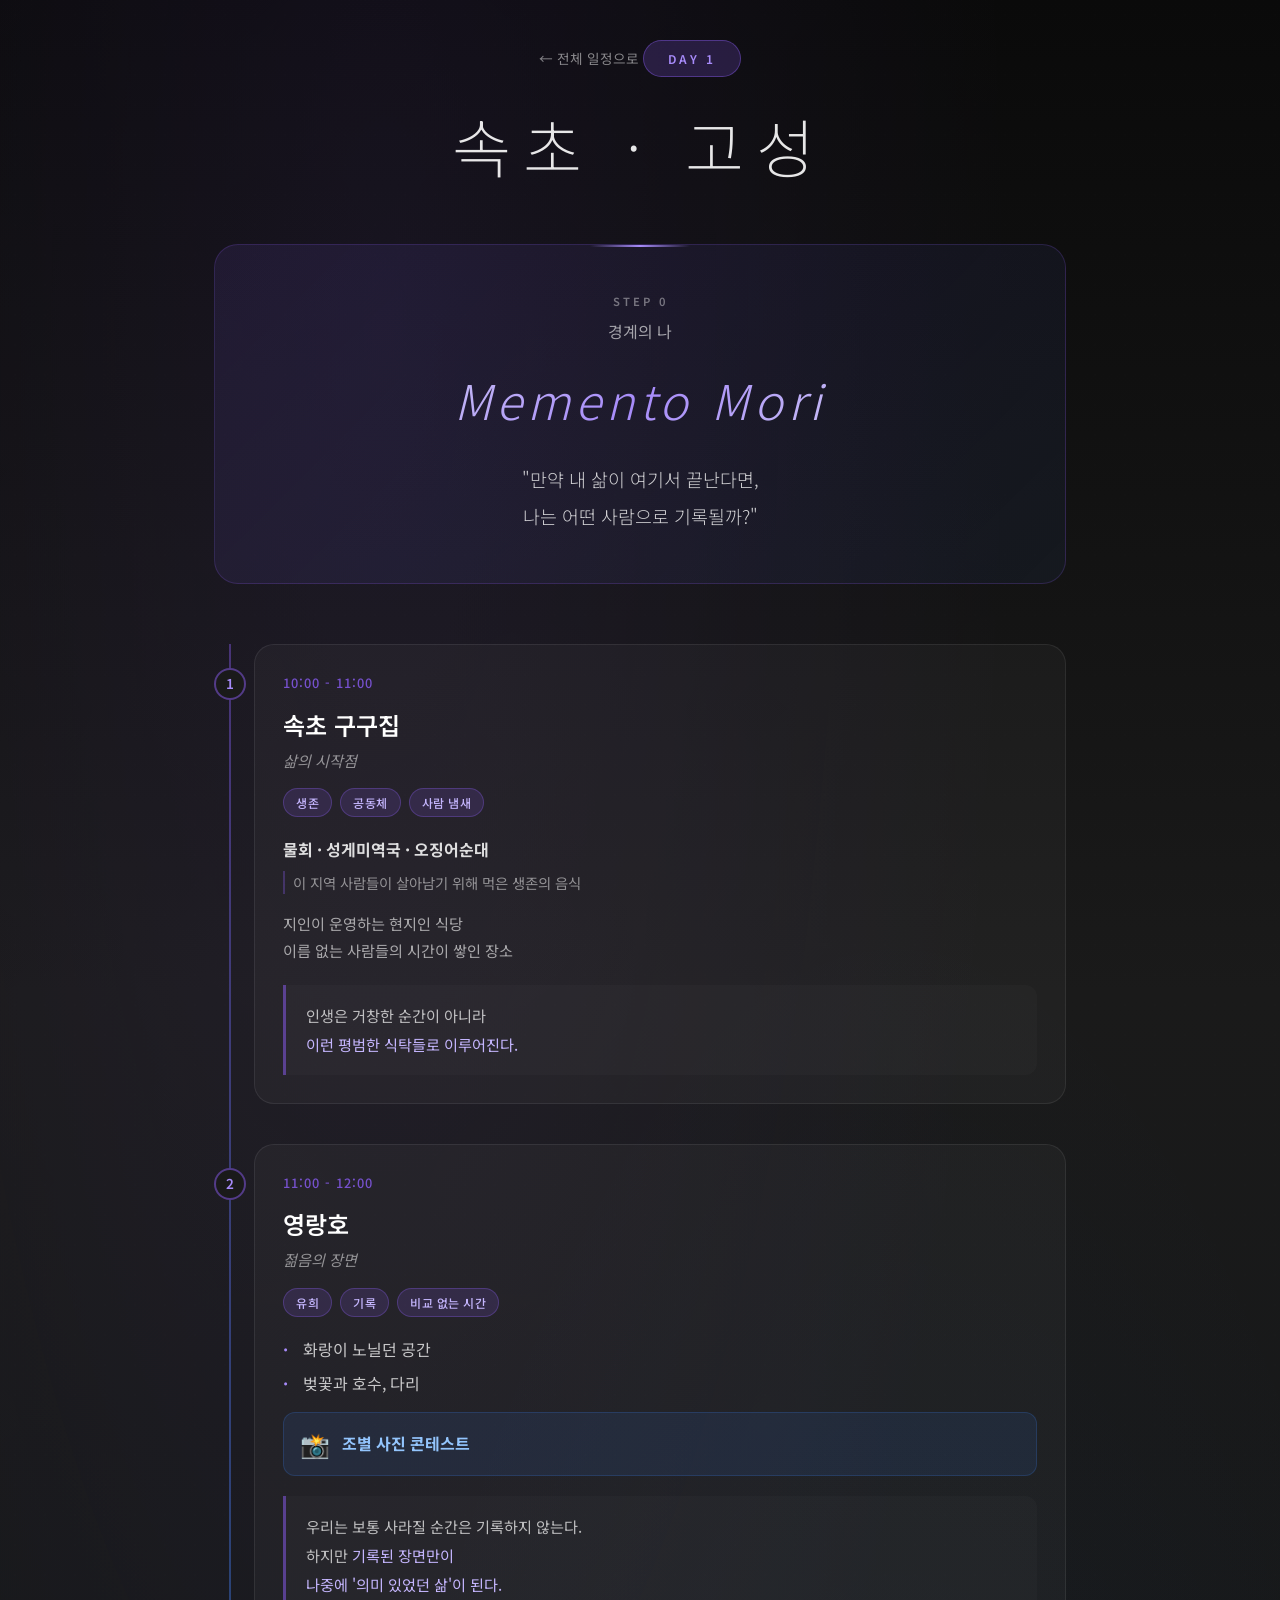
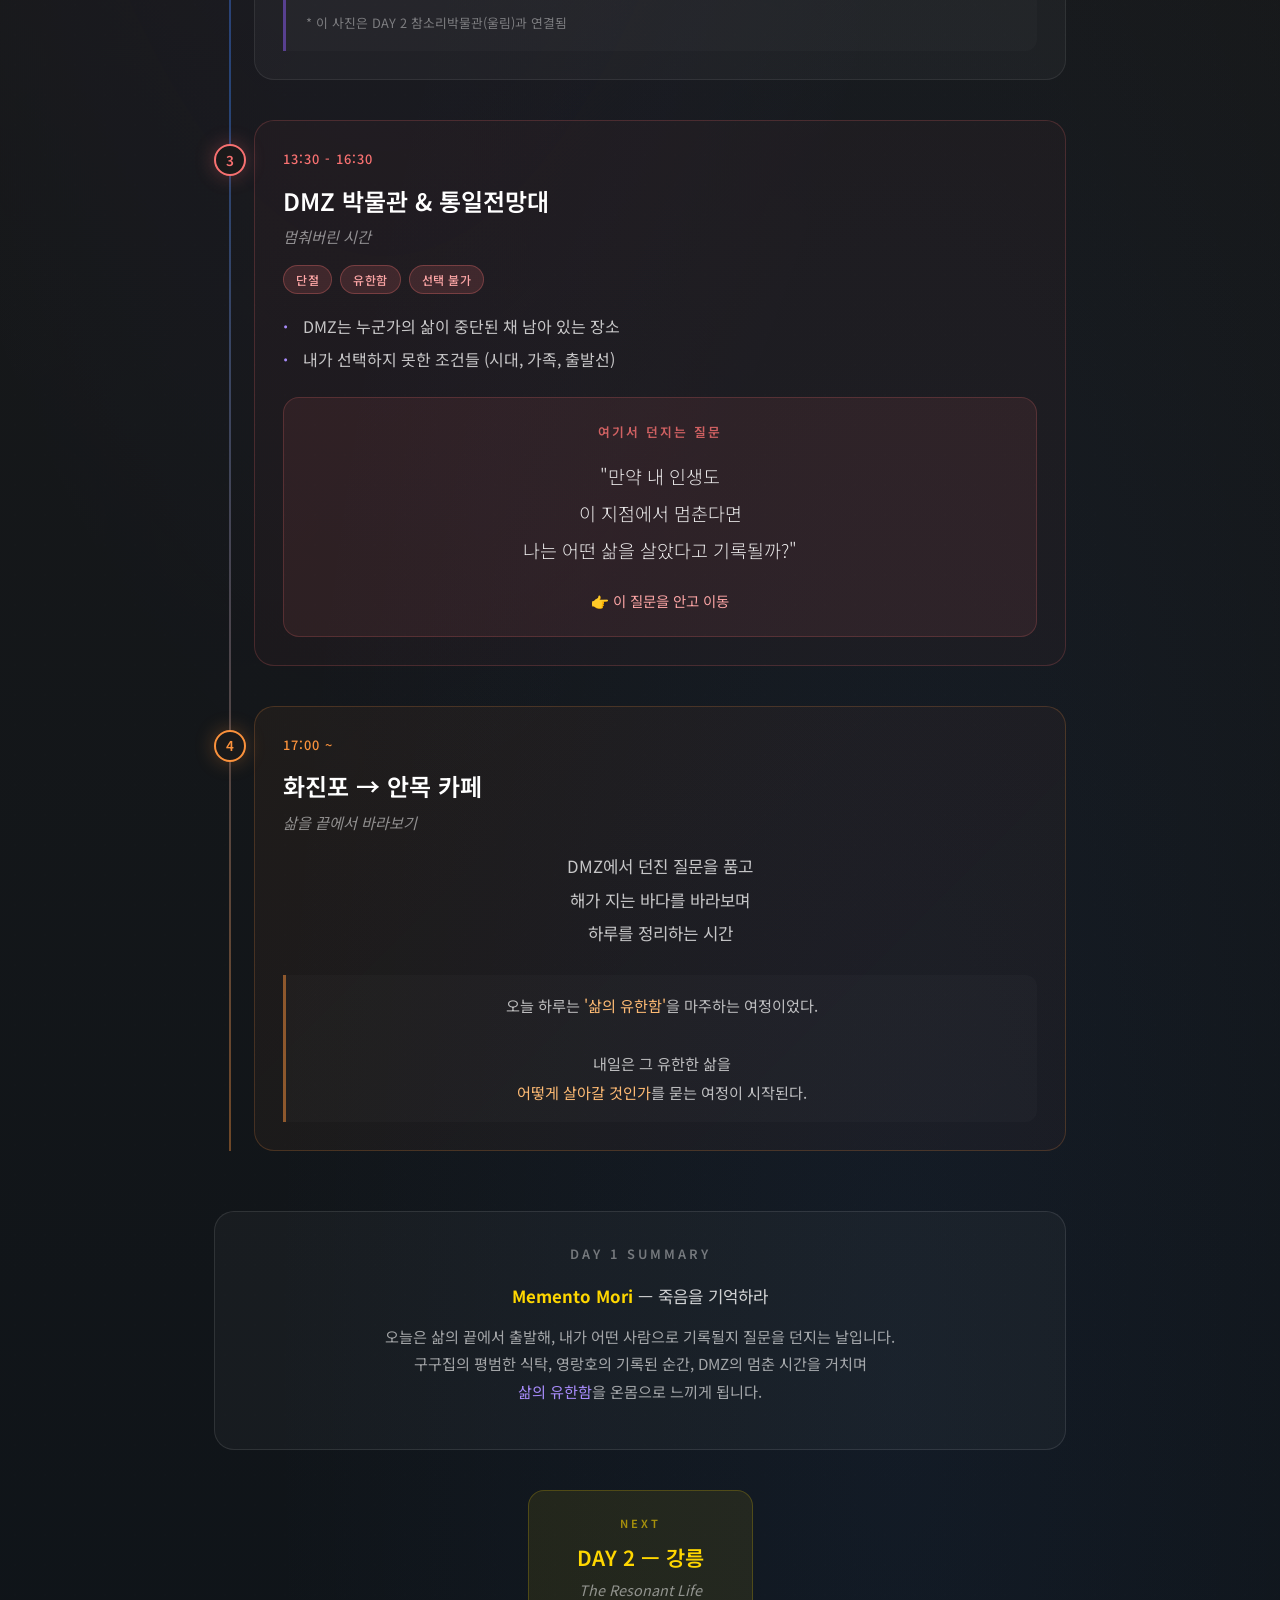
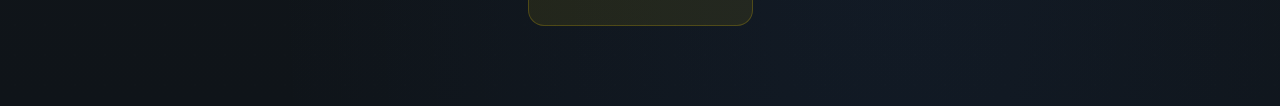
==== day1.html @ 4e257958 "feat: DAY 1 속초·고성 페이지 추가 (Memento Mori) - day1.html: 속초·고성 여행 코스 페이지 생성   - STEP 0: Memento Mori 테마 " ====
<!DOCTYPE html>
<html lang="ko">
<head>
  <meta charset="UTF-8">
  <meta name="viewport" content="width=device-width, initial-scale=1.0">
  <meta name="description" content="속초·고성 여행 코스 - Memento Mori. 삶을 끝에서 바라보는 성찰의 여정">
  <meta name="keywords" content="속초, 고성, DMZ, 영랑호, 화진포, 통일전망대">
  <title>DAY 1 — 속초·고성 | Memento Mori</title>
  <link rel="preconnect" href="https://fonts.googleapis.com">
  <link rel="preconnect" href="https://fonts.gstatic.com" crossorigin>
  <link href="https://fonts.googleapis.com/css2?family=Noto+Sans+KR:wght@400;500;600;700&display=swap" rel="stylesheet">
  <link rel="stylesheet" href="css/style.css">
  <link rel="stylesheet" href="css/day1.css">
</head>
<body>
  <section class="day1-page">
    <div class="day1-overlay"></div>
    <div class="day1-content">

      <!-- Day Header -->
      <div class="day1-header">
        <a href="index.html" class="back-link">&larr; 전체 일정으로</a>
        <span class="day-badge">DAY 1</span>
        <h1 class="day1-title">속초 · 고성</h1>
      </div>

      <!-- Step 0: Main Theme -->
      <div class="memento-mori">
        <div class="memento-box">
          <div class="step-number">STEP 0</div>
          <div class="step-phase">경계의 나</div>
          <h2 class="memento-keyword">Memento Mori</h2>
          <p class="memento-question">"만약 내 삶이 여기서 끝난다면,<br>나는 어떤 사람으로 기록될까?"</p>
        </div>
      </div>

      <!-- Timeline -->
      <div class="day1-timeline">

        <!-- Stop 1: 구구집 -->
        <div class="timeline-item">
          <div class="timeline-marker">
            <span class="marker-number">1</span>
          </div>
          <div class="timeline-card">
            <div class="card-time">10:00 - 11:00</div>
            <div class="card-header">
              <h3 class="card-place">속초 구구집</h3>
              <p class="card-subtitle">삶의 시작점</p>
            </div>
            <div class="card-keywords">
              <span class="keyword">생존</span>
              <span class="keyword">공동체</span>
              <span class="keyword">사람 냄새</span>
            </div>
            <div class="card-body">
              <ul class="card-menu">
                <li><strong>물회 · 성게미역국 · 오징어순대</strong></li>
                <li class="menu-note">이 지역 사람들이 살아남기 위해 먹은 생존의 음식</li>
              </ul>
              <p class="card-context">지인이 운영하는 현지인 식당<br>이름 없는 사람들의 시간이 쌓인 장소</p>
            </div>
            <div class="card-insight">
              <p>인생은 거창한 순간이 아니라<br><em>이런 평범한 식탁들로 이루어진다.</em></p>
            </div>
          </div>
        </div>

        <!-- Stop 2: 영랑호 -->
        <div class="timeline-item">
          <div class="timeline-marker">
            <span class="marker-number">2</span>
          </div>
          <div class="timeline-card">
            <div class="card-time">11:00 - 12:00</div>
            <div class="card-header">
              <h3 class="card-place">영랑호</h3>
              <p class="card-subtitle">젊음의 장면</p>
            </div>
            <div class="card-keywords">
              <span class="keyword">유희</span>
              <span class="keyword">기록</span>
              <span class="keyword">비교 없는 시간</span>
            </div>
            <div class="card-body">
              <ul class="card-features">
                <li>화랑이 노닐던 공간</li>
                <li>벚꽃과 호수, 다리</li>
              </ul>
              <div class="card-activity">
                <span class="activity-icon">&#128248;</span>
                <p><strong>조별 사진 콘테스트</strong></p>
              </div>
            </div>
            <div class="card-insight">
              <p>우리는 보통 사라질 순간은 기록하지 않는다.<br>하지만 <em>기록된 장면만이<br>나중에 '의미 있었던 삶'이 된다.</em></p>
              <p class="insight-note">* 이 사진은 DAY 2 참소리박물관(울림)과 연결됨</p>
            </div>
          </div>
        </div>

        <!-- Stop 3: DMZ -->
        <div class="timeline-item highlight">
          <div class="timeline-marker">
            <span class="marker-number">3</span>
          </div>
          <div class="timeline-card dmz-card">
            <div class="card-time">13:30 - 16:30</div>
            <div class="card-header">
              <h3 class="card-place">DMZ 박물관 & 통일전망대</h3>
              <p class="card-subtitle">멈춰버린 시간</p>
            </div>
            <div class="card-keywords">
              <span class="keyword">단절</span>
              <span class="keyword">유한함</span>
              <span class="keyword">선택 불가</span>
            </div>
            <div class="card-body">
              <ul class="card-features">
                <li>DMZ는 누군가의 삶이 중단된 채 남아 있는 장소</li>
                <li>내가 선택하지 못한 조건들 (시대, 가족, 출발선)</li>
              </ul>
            </div>
            <div class="card-question">
              <p class="question-label">여기서 던지는 질문</p>
              <p class="question-text">"만약 내 인생도<br>이 지점에서 멈춘다면<br>나는 어떤 삶을 살았다고 기록될까?"</p>
              <p class="question-action">&#128073; 이 질문을 안고 이동</p>
            </div>
          </div>
        </div>

        <!-- Stop 4: 화진포 → 안목 -->
        <div class="timeline-item final">
          <div class="timeline-marker">
            <span class="marker-number">4</span>
          </div>
          <div class="timeline-card sunset-card">
            <div class="card-time">17:00 ~</div>
            <div class="card-header">
              <h3 class="card-place">화진포 → 안목 카페</h3>
              <p class="card-subtitle">삶을 끝에서 바라보기</p>
            </div>
            <div class="card-body">
              <p class="sunset-desc">DMZ에서 던진 질문을 품고<br>해가 지는 바다를 바라보며<br>하루를 정리하는 시간</p>
            </div>
            <div class="card-insight final-insight">
              <p>오늘 하루는 <em>'삶의 유한함'</em>을 마주하는 여정이었다.<br><br>
              내일은 그 유한한 삶을<br><em>어떻게 살아갈 것인가</em>를 묻는 여정이 시작된다.</p>
            </div>
          </div>
        </div>

      </div>

      <!-- Day Summary -->
      <div class="day1-summary">
        <div class="summary-box">
          <h4>DAY 1 Summary</h4>
          <p><strong>Memento Mori</strong> — 죽음을 기억하라</p>
          <p class="summary-text">오늘은 삶의 끝에서 출발해, 내가 어떤 사람으로 기록될지 질문을 던지는 날입니다.<br>
          구구집의 평범한 식탁, 영랑호의 기록된 순간, DMZ의 멈춘 시간을 거치며<br>
          <em>삶의 유한함</em>을 온몸으로 느끼게 됩니다.</p>
        </div>
      </div>

      <!-- Navigation -->
      <div class="day-navigation">
        <a href="index.html" class="nav-btn next-day">
          <span class="nav-label">NEXT</span>
          <span class="nav-title">DAY 2 — 강릉</span>
          <span class="nav-subtitle">The Resonant Life</span>
        </a>
      </div>

    </div>
  </section>
</body>
</html>
---- css/style.css ----
/* ========================================
   안목 카페거리 완벽가이드 - 스타일시트
   ======================================== */

/* CSS Variables */
:root {
  --primary: #2563EB;
  --primary-dark: #1D4ED8;
  --secondary: #F59E0B;
  --secondary-light: #FCD34D;
  --background: #F8FAFC;
  --surface: #FFFFFF;
  --text: #1E293B;
  --text-light: #64748B;
  --text-muted: #94A3B8;
  --border: #E2E8F0;
  --success: #10B981;
  --error: #EF4444;

  --shadow-sm: 0 1px 2px rgba(0, 0, 0, 0.05);
  --shadow: 0 4px 6px -1px rgba(0, 0, 0, 0.1), 0 2px 4px -1px rgba(0, 0, 0, 0.06);
  --shadow-lg: 0 10px 15px -3px rgba(0, 0, 0, 0.1), 0 4px 6px -2px rgba(0, 0, 0, 0.05);
  --shadow-xl: 0 20px 25px -5px rgba(0, 0, 0, 0.1), 0 10px 10px -5px rgba(0, 0, 0, 0.04);

  --radius-sm: 6px;
  --radius: 12px;
  --radius-lg: 16px;
  --radius-xl: 24px;

  --transition: all 0.3s ease;
}

/* ========================================
   Intro Page
   ======================================== */
.intro-page {
  min-height: 100vh;
  background: linear-gradient(135deg, #0f0f0f 0%, #1a1a2e 50%, #16213e 100%);
  position: relative;
  overflow-x: hidden;
}

.intro-page::before {
  content: '';
  position: absolute;
  top: 0;
  left: 0;
  right: 0;
  bottom: 0;
  background:
    radial-gradient(ellipse at 20% 20%, rgba(120, 119, 198, 0.15) 0%, transparent 50%),
    radial-gradient(ellipse at 80% 80%, rgba(255, 119, 115, 0.1) 0%, transparent 50%),
    radial-gradient(ellipse at 50% 50%, rgba(255, 206, 84, 0.05) 0%, transparent 70%);
  pointer-events: none;
}

.intro-overlay {
  position: absolute;
  inset: 0;
  background: url('data:image/svg+xml,<svg xmlns="http://www.w3.org/2000/svg" viewBox="0 0 100 100"><circle cx="50" cy="50" r="1" fill="rgba(255,255,255,0.03)"/></svg>');
  background-size: 50px 50px;
  opacity: 0.5;
}

.intro-content {
  position: relative;
  max-width: 1200px;
  margin: 0 auto;
  padding: 60px 24px 80px;
  color: white;
}

.intro-header {
  text-align: center;
  margin-bottom: 48px;
}

.intro-badge {
  display: inline-block;
  padding: 8px 20px;
  background: rgba(255, 255, 255, 0.1);
  border: 1px solid rgba(255, 255, 255, 0.2);
  border-radius: 30px;
  font-size: 0.8rem;
  font-weight: 500;
  letter-spacing: 2px;
  text-transform: uppercase;
  color: rgba(255, 255, 255, 0.8);
  margin-bottom: 24px;
}

.intro-title {
  font-size: clamp(2.5rem, 8vw, 4.5rem);
  font-weight: 300;
  letter-spacing: -0.02em;
  margin-bottom: 12px;
  background: linear-gradient(135deg, #fff 0%, #ffd700 50%, #fff 100%);
  -webkit-background-clip: text;
  -webkit-text-fill-color: transparent;
  background-clip: text;
}

.intro-subtitle-en {
  font-size: clamp(1.1rem, 3vw, 1.5rem);
  font-weight: 300;
  color: rgba(255, 255, 255, 0.7);
  letter-spacing: 0.3em;
}

/* Day Navigation */
.day-nav {
  display: flex;
  justify-content: center;
  gap: 16px;
  margin-bottom: 32px;
}

.day-nav-item {
  display: flex;
  flex-direction: column;
  align-items: center;
  padding: 12px 24px;
  background: rgba(255, 255, 255, 0.05);
  border: 1px solid rgba(255, 255, 255, 0.1);
  border-radius: 12px;
  text-decoration: none;
  transition: all 0.3s ease;
  cursor: pointer;
}

.day-nav-item:hover {
  background: rgba(255, 255, 255, 0.1);
  border-color: rgba(255, 255, 255, 0.2);
}

.day-nav-item.active {
  background: rgba(255, 215, 0, 0.15);
  border-color: rgba(255, 215, 0, 0.4);
}

.day-nav-number {
  font-size: 0.7rem;
  font-weight: 600;
  letter-spacing: 2px;
  color: rgba(255, 255, 255, 0.5);
  margin-bottom: 4px;
}

.day-nav-item.active .day-nav-number {
  color: rgba(255, 215, 0, 0.8);
}

.day-nav-place {
  font-size: 0.95rem;
  font-weight: 500;
  color: rgba(255, 255, 255, 0.8);
}

.day-nav-item.active .day-nav-place {
  color: #ffd700;
}

.intro-description {
  text-align: center;
  max-width: 700px;
  margin: 0 auto 60px;
  font-size: 1.1rem;
  line-height: 2;
  color: rgba(255, 255, 255, 0.85);
}

.intro-description strong {
  color: #ffd700;
  font-weight: 600;
}

.intro-description em {
  font-style: normal;
  color: #7dd3fc;
}

.intro-description-sub {
  margin-top: 16px;
  font-size: 0.95rem;
  color: rgba(255, 255, 255, 0.6);
}

/* Intro Steps */
.intro-steps {
  display: grid;
  grid-template-columns: repeat(auto-fit, minmax(320px, 1fr));
  gap: 24px;
  margin-bottom: 60px;
}

.intro-step {
  background: rgba(255, 255, 255, 0.03);
  border: 1px solid rgba(255, 255, 255, 0.08);
  border-radius: 20px;
  padding: 32px;
  transition: all 0.4s ease;
  position: relative;
  overflow: hidden;
}

.intro-step::before {
  content: '';
  position: absolute;
  top: 0;
  left: 0;
  right: 0;
  height: 3px;
  background: linear-gradient(90deg, transparent, rgba(255, 215, 0, 0.5), transparent);
  opacity: 0;
  transition: opacity 0.4s ease;
}

.intro-step:hover {
  background: rgba(255, 255, 255, 0.06);
  border-color: rgba(255, 215, 0, 0.3);
  transform: translateY(-4px);
}

.intro-step:hover::before {
  opacity: 1;
}

.intro-step:nth-child(1) { --step-color: #60a5fa; }
.intro-step:nth-child(2) { --step-color: #34d399; }
.intro-step:nth-child(3) { --step-color: #fbbf24; }

.step-number {
  font-size: 0.75rem;
  font-weight: 600;
  letter-spacing: 2px;
  text-transform: uppercase;
  color: var(--step-color);
  margin-bottom: 8px;
}

.step-phase {
  font-size: 0.9rem;
  color: rgba(255, 255, 255, 0.5);
  margin-bottom: 8px;
}

.step-place {
  font-size: 1.8rem;
  font-weight: 700;
  margin-bottom: 4px;
  color: white;
}

.step-keyword {
  display: inline-block;
  font-size: 0.8rem;
  font-weight: 500;
  color: var(--step-color);
  letter-spacing: 1px;
  padding: 4px 12px;
  background: rgba(255, 255, 255, 0.05);
  border-radius: 4px;
  margin-bottom: 20px;
}

.step-question {
  font-size: 1rem;
  font-style: italic;
  color: rgba(255, 255, 255, 0.9);
  line-height: 1.7;
  margin-bottom: 20px;
  padding-left: 16px;
  border-left: 2px solid var(--step-color);
}

.step-value {
  display: flex;
  align-items: center;
  gap: 12px;
  margin-bottom: 16px;
}

.value-label {
  font-size: 0.7rem;
  font-weight: 600;
  letter-spacing: 1px;
  text-transform: uppercase;
  color: rgba(255, 255, 255, 0.4);
}

.value-text {
  font-size: 1.1rem;
  font-weight: 700;
  color: var(--step-color);
  padding: 4px 16px;
  background: rgba(255, 255, 255, 0.05);
  border-radius: 20px;
}

.step-context {
  font-size: 0.9rem;
  color: rgba(255, 255, 255, 0.6);
  line-height: 1.7;
  margin-bottom: 16px;
}

.step-action {
  font-size: 0.85rem;
  color: rgba(255, 255, 255, 0.7);
  line-height: 1.7;
  padding: 16px;
  background: rgba(255, 255, 255, 0.03);
  border-radius: 12px;
}

.step-action strong {
  color: var(--step-color);
}

/* Intro Summary */
.intro-summary {
  max-width: 800px;
  margin: 0 auto 48px;
}

.summary-box {
  background: linear-gradient(135deg, rgba(255, 215, 0, 0.1) 0%, rgba(255, 255, 255, 0.02) 100%);
  border: 1px solid rgba(255, 215, 0, 0.2);
  border-radius: 20px;
  padding: 40px;
  text-align: center;
}

.summary-box h4 {
  font-size: 0.8rem;
  font-weight: 600;
  letter-spacing: 3px;
  text-transform: uppercase;
  color: #ffd700;
  margin-bottom: 20px;
}

.summary-box p {
  font-size: 1.05rem;
  line-height: 1.9;
  color: rgba(255, 255, 255, 0.85);
  margin-bottom: 16px;
}

.summary-box strong {
  color: #ffd700;
}

.summary-closing {
  font-size: 0.95rem !important;
  color: rgba(255, 255, 255, 0.6) !important;
  font-style: italic;
  margin-top: 24px !important;
}

/* Schedule Section */
.intro-schedule {
  max-width: 700px;
  margin: 0 auto 48px;
  background: linear-gradient(135deg, rgba(30, 41, 59, 0.8) 0%, rgba(15, 23, 42, 0.9) 100%);
  border: 1px solid rgba(255, 255, 255, 0.1);
  border-radius: 24px;
  padding: 40px;
  backdrop-filter: blur(10px);
}

.schedule-title {
  display: flex;
  align-items: center;
  justify-content: center;
  gap: 12px;
  font-size: 1.4rem;
  font-weight: 700;
  color: #fff;
  margin-bottom: 8px;
}

.schedule-icon {
  font-size: 1.5rem;
}

.schedule-subtitle {
  text-align: center;
  font-size: 0.95rem;
  color: rgba(255, 255, 255, 0.5);
  margin-bottom: 32px;
}

.schedule-timeline {
  position: relative;
  padding-left: 24px;
}

.schedule-timeline::before {
  content: '';
  position: absolute;
  left: 6px;
  top: 0;
  bottom: 0;
  width: 2px;
  background: linear-gradient(to bottom, #3b82f6, #10b981, #eab308, rgba(255, 255, 255, 0.1));
  border-radius: 1px;
}

.schedule-item {
  position: relative;
  display: flex;
  gap: 20px;
  margin-bottom: 24px;
  padding-bottom: 24px;
  border-bottom: 1px solid rgba(255, 255, 255, 0.05);
}

.schedule-item:last-child {
  margin-bottom: 0;
  padding-bottom: 0;
  border-bottom: none;
}

.schedule-item::before {
  content: '';
  position: absolute;
  left: -22px;
  top: 4px;
  width: 12px;
  height: 12px;
  background: #3b82f6;
  border-radius: 50%;
  border: 2px solid #1a1a2e;
  box-shadow: 0 0 12px rgba(59, 130, 246, 0.5);
}

.schedule-item.meal::before {
  background: #f97316;
  box-shadow: 0 0 12px rgba(249, 115, 22, 0.5);
}

.schedule-item.finish::before {
  background: #a855f7;
  box-shadow: 0 0 12px rgba(168, 85, 247, 0.5);
}

.schedule-time {
  flex-shrink: 0;
  width: 110px;
  font-size: 0.9rem;
  font-weight: 600;
  color: rgba(255, 255, 255, 0.7);
  padding-top: 2px;
}

.schedule-content {
  flex: 1;
}

.schedule-badge {
  display: inline-block;
  padding: 3px 10px;
  border-radius: 12px;
  font-size: 0.7rem;
  font-weight: 600;
  letter-spacing: 0.5px;
  margin-bottom: 8px;
}

.schedule-badge.step1 {
  background: rgba(59, 130, 246, 0.2);
  color: #60a5fa;
  border: 1px solid rgba(59, 130, 246, 0.3);
}

.schedule-badge.step2 {
  background: rgba(16, 185, 129, 0.2);
  color: #34d399;
  border: 1px solid rgba(16, 185, 129, 0.3);
}

.schedule-badge.step3 {
  background: rgba(234, 179, 8, 0.2);
  color: #fbbf24;
  border: 1px solid rgba(234, 179, 8, 0.3);
}

.schedule-badge.meal-badge {
  background: rgba(249, 115, 22, 0.2);
  color: #fb923c;
  border: 1px solid rgba(249, 115, 22, 0.3);
}

.schedule-badge.finish-badge {
  background: rgba(168, 85, 247, 0.2);
  color: #c084fc;
  border: 1px solid rgba(168, 85, 247, 0.3);
}

.schedule-content h4 {
  font-size: 1.1rem;
  font-weight: 700;
  color: #fff;
  margin-bottom: 4px;
}

.schedule-duration {
  font-size: 0.8rem;
  color: rgba(255, 255, 255, 0.4);
  margin-bottom: 6px;
}

.schedule-note {
  font-size: 0.85rem;
  color: rgba(255, 255, 255, 0.6);
  line-height: 1.5;
}

.schedule-info {
  margin-top: 28px;
  padding-top: 20px;
  border-top: 1px solid rgba(255, 255, 255, 0.1);
}

.info-item {
  display: flex;
  align-items: center;
  gap: 10px;
  font-size: 0.8rem;
  color: rgba(255, 255, 255, 0.4);
  margin-bottom: 8px;
}

.info-item:last-child {
  margin-bottom: 0;
}

.info-icon {
  font-size: 1rem;
}

/* Schedule Responsive */
@media (max-width: 600px) {
  .intro-schedule {
    padding: 28px 20px;
    margin-left: 12px;
    margin-right: 12px;
  }

  .schedule-item {
    flex-direction: column;
    gap: 8px;
  }

  .schedule-time {
    width: auto;
    font-size: 0.85rem;
  }

  .schedule-timeline {
    padding-left: 20px;
  }

  .schedule-item::before {
    left: -18px;
    width: 10px;
    height: 10px;
  }
}

/* Intro CTA */
.intro-cta {
  display: flex;
  align-items: center;
  justify-content: center;
  gap: 12px;
  margin: 0 auto;
  padding: 18px 48px;
  background: linear-gradient(135deg, #ffd700 0%, #f59e0b 100%);
  color: #1a1a2e;
  border: none;
  border-radius: 50px;
  font-size: 1.1rem;
  font-weight: 700;
  cursor: pointer;
  transition: all 0.3s ease;
  box-shadow: 0 8px 32px rgba(255, 215, 0, 0.3);
}

.intro-cta:hover {
  transform: translateY(-3px);
  box-shadow: 0 12px 40px rgba(255, 215, 0, 0.4);
}

.intro-cta svg {
  transition: transform 0.3s ease;
}

.intro-cta:hover svg {
  transform: translateX(4px);
}

/* Intro Wrapup AI Section */
.intro-wrapup {
  margin-top: 48px;
  text-align: center;
}

.wrapup-box {
  display: inline-block;
  background: rgba(255, 255, 255, 0.08);
  border: 1px solid rgba(255, 255, 255, 0.15);
  border-radius: 16px;
  padding: 24px 32px;
  max-width: 600px;
}

.wrapup-box h4 {
  font-size: 1.1rem;
  font-weight: 600;
  color: #fff;
  margin-bottom: 12px;
}

.wrapup-box p {
  font-size: 0.9rem;
  color: rgba(255, 255, 255, 0.7);
  margin-bottom: 8px;
  word-break: break-all;
}

.wrapup-box a {
  color: #fbbf24;
  text-decoration: none;
  transition: color 0.2s ease;
}

.wrapup-box a:hover {
  color: #fcd34d;
  text-decoration: underline;
}

.wrapup-instruction {
  font-size: 0.85rem !important;
  color: rgba(255, 255, 255, 0.5) !important;
  margin-top: 8px;
}

/* Main Site Hidden by Default */
.main-site {
  display: none;
}

.main-site.visible {
  display: block;
}

.intro-page.hidden {
  display: none;
}

/* Intro Page Responsive */
@media (max-width: 768px) {
  .intro-content {
    padding: 40px 16px 60px;
  }

  .intro-steps {
    grid-template-columns: 1fr;
  }

  .intro-step {
    padding: 24px;
  }

  .summary-box {
    padding: 24px;
  }

  .intro-cta {
    padding: 16px 36px;
    font-size: 1rem;
  }
}

/* Reset & Base */
*, *::before, *::after {
  box-sizing: border-box;
  margin: 0;
  padding: 0;
}

html {
  scroll-behavior: smooth;
}

body {
  font-family: 'Noto Sans KR', -apple-system, BlinkMacSystemFont, sans-serif;
  background-color: var(--background);
  color: var(--text);
  line-height: 1.6;
  -webkit-font-smoothing: antialiased;
}

.container {
  max-width: 1200px;
  margin: 0 auto;
  padding: 0 20px;
}

a {
  color: inherit;
  text-decoration: none;
}

ul {
  list-style: none;
}

img {
  max-width: 100%;
  height: auto;
}

/* ========================================
   Header
   ======================================== */
.header {
  position: fixed;
  top: 0;
  left: 0;
  right: 0;
  background: rgba(255, 255, 255, 0.95);
  backdrop-filter: blur(10px);
  z-index: 1000;
  box-shadow: var(--shadow-sm);
}

.nav {
  display: flex;
  align-items: center;
  justify-content: space-between;
  height: 70px;
}

.logo {
  display: flex;
  align-items: center;
  gap: 8px;
  font-size: 1.25rem;
  font-weight: 700;
  color: var(--primary);
}

.logo-icon {
  font-size: 1.5rem;
}

.nav-links {
  display: flex;
  gap: 32px;
}

.nav-links a {
  font-weight: 500;
  color: var(--text-light);
  transition: var(--transition);
}

.nav-links a:hover {
  color: var(--primary);
}

.mobile-menu-btn {
  display: none;
  flex-direction: column;
  gap: 5px;
  background: none;
  border: none;
  cursor: pointer;
  padding: 5px;
}

.mobile-menu-btn span {
  width: 24px;
  height: 2px;
  background: var(--text);
  transition: var(--transition);
}

/* ========================================
   Hero Section
   ======================================== */
.hero {
  position: relative;
  min-height: 100vh;
  display: flex;
  align-items: center;
  justify-content: center;
  background: linear-gradient(135deg, #1E3A8A 0%, #2563EB 50%, #38BDF8 100%);
  overflow: hidden;
}

.hero::before {
  content: '';
  position: absolute;
  inset: 0;
  background: url('data:image/svg+xml,<svg xmlns="http://www.w3.org/2000/svg" viewBox="0 0 100 100" preserveAspectRatio="none"><defs><linearGradient id="wave" x1="0%" y1="0%" x2="100%" y2="0%"><stop offset="0%" style="stop-color:rgba(255,255,255,0.1)"/><stop offset="100%" style="stop-color:rgba(255,255,255,0.05)"/></linearGradient></defs><path d="M0,50 Q25,30 50,50 T100,50 L100,100 L0,100 Z" fill="url(%23wave)"/></svg>');
  background-size: 200% 100%;
  animation: wave 10s ease-in-out infinite;
}

@keyframes wave {
  0%, 100% { background-position: 0% 0%; }
  50% { background-position: 100% 0%; }
}

.hero-overlay {
  position: absolute;
  inset: 0;
  background: rgba(0, 0, 0, 0.2);
}

.hero-content {
  position: relative;
  text-align: center;
  color: white;
  padding: 20px;
}

.hero-title {
  font-size: clamp(2.5rem, 8vw, 4.5rem);
  font-weight: 700;
  margin-bottom: 20px;
  line-height: 1.2;
  text-shadow: 2px 2px 4px rgba(0, 0, 0, 0.2);
}

.hero-subtitle {
  font-size: clamp(1rem, 3vw, 1.25rem);
  opacity: 0.9;
  margin-bottom: 40px;
  line-height: 1.8;
}

.hero-stats {
  display: flex;
  justify-content: center;
  gap: 40px;
  margin-bottom: 40px;
  flex-wrap: wrap;
}

.stat {
  text-align: center;
}

.stat-number {
  display: block;
  font-size: clamp(1.5rem, 4vw, 2.5rem);
  font-weight: 700;
}

.stat-label {
  font-size: 0.875rem;
  opacity: 0.8;
}

.hero-cta {
  display: inline-block;
  background: var(--secondary);
  color: var(--text);
  padding: 16px 40px;
  border-radius: var(--radius-xl);
  font-weight: 600;
  font-size: 1.1rem;
  transition: var(--transition);
  box-shadow: var(--shadow-lg);
}

.hero-cta:hover {
  background: var(--secondary-light);
  transform: translateY(-2px);
  box-shadow: var(--shadow-xl);
}

/* ========================================
   Quick Filter
   ======================================== */
.quick-filter {
  background: var(--surface);
  padding: 24px 0;
  border-bottom: 1px solid var(--border);
  position: sticky;
  top: 70px;
  z-index: 100;
}

.filter-buttons {
  display: flex;
  gap: 12px;
  overflow-x: auto;
  padding-bottom: 8px;
  -webkit-overflow-scrolling: touch;
}

.filter-btn {
  padding: 10px 24px;
  border: 2px solid var(--border);
  border-radius: var(--radius-xl);
  background: var(--surface);
  color: var(--text-light);
  font-weight: 500;
  cursor: pointer;
  white-space: nowrap;
  transition: var(--transition);
}

.filter-btn:hover {
  border-color: var(--primary);
  color: var(--primary);
}

.filter-btn.active {
  background: var(--primary);
  border-color: var(--primary);
  color: white;
}

/* ========================================
   Cafe Section
   ======================================== */
.cafes-section {
  padding: 80px 0;
}

.section-title {
  font-size: 2rem;
  font-weight: 700;
  text-align: center;
  margin-bottom: 12px;
}

.section-desc {
  text-align: center;
  color: var(--text-light);
  margin-bottom: 40px;
}

.sort-options {
  display: flex;
  justify-content: flex-end;
  margin-bottom: 24px;
}

.sort-options select {
  padding: 10px 16px;
  border: 1px solid var(--border);
  border-radius: var(--radius);
  background: var(--surface);
  font-size: 0.9rem;
  cursor: pointer;
}

.cafe-grid {
  display: grid;
  grid-template-columns: repeat(auto-fill, minmax(340px, 1fr));
  gap: 24px;
}

/* Cafe Card */
.cafe-card {
  background: var(--surface);
  border-radius: var(--radius-lg);
  overflow: hidden;
  box-shadow: var(--shadow);
  transition: var(--transition);
  cursor: pointer;
  display: flex;
  flex-direction: column;
}

.cafe-card:hover {
  transform: translateY(-4px);
  box-shadow: var(--shadow-xl);
}

.cafe-card:hover .cafe-image img {
  transform: scale(1.05);
}

/* Cafe Image */
.cafe-image {
  position: relative;
  width: 100%;
  height: 180px;
  overflow: hidden;
  background: var(--background);
}

.cafe-image img {
  width: 100%;
  height: 100%;
  object-fit: cover;
  transition: transform 0.4s ease;
}

.cafe-image-placeholder {
  position: absolute;
  inset: 0;
  display: flex;
  align-items: center;
  justify-content: center;
  background: linear-gradient(135deg, #f1f5f9 0%, #e2e8f0 100%);
  color: var(--text-muted);
  font-size: 0.9rem;
}

.cafe-image-placeholder::before {
  content: '☕';
  font-size: 3rem;
  opacity: 0.3;
}

.cafe-image-overlay {
  position: absolute;
  bottom: 0;
  left: 0;
  right: 0;
  padding: 8px 12px;
  background: linear-gradient(transparent, rgba(0,0,0,0.6));
  display: flex;
  gap: 6px;
  flex-wrap: wrap;
}

.cafe-image-overlay .cafe-tag {
  font-size: 0.7rem;
  padding: 2px 8px;
  background: rgba(255,255,255,0.9);
}

.cafe-header {
  padding: 20px 24px 12px;
  background: linear-gradient(135deg, var(--primary) 0%, var(--primary-dark) 100%);
  color: white;
}

.cafe-name {
  font-size: 1.25rem;
  font-weight: 700;
  margin-bottom: 8px;
}

.cafe-category {
  font-size: 0.875rem;
  opacity: 0.9;
}

.cafe-body {
  padding: 20px 24px;
}

.cafe-address {
  display: flex;
  align-items: flex-start;
  gap: 8px;
  font-size: 0.9rem;
  color: var(--text-light);
  margin-bottom: 12px;
}

.cafe-address::before {
  content: '📍';
}

.cafe-hours {
  display: flex;
  align-items: center;
  gap: 8px;
  font-size: 0.9rem;
  color: var(--text-light);
  margin-bottom: 16px;
}

.cafe-hours::before {
  content: '🕐';
}

.cafe-tags {
  display: flex;
  flex-wrap: wrap;
  gap: 8px;
  margin-bottom: 16px;
}

.cafe-tag {
  padding: 4px 12px;
  background: var(--background);
  border-radius: var(--radius-xl);
  font-size: 0.8rem;
  color: var(--text-light);
}

.cafe-tag.group { background: #EDE9FE; color: #5B21B6; }
.cafe-tag.rooftop { background: #FEF3C7; color: #92400E; }
.cafe-tag.pet { background: #D1FAE5; color: #065F46; }
.cafe-tag.dessert { background: #FCE7F3; color: #9D174D; }

.cafe-footer {
  display: flex;
  justify-content: space-between;
  align-items: center;
  padding: 16px 24px;
  background: var(--background);
  border-top: 1px solid var(--border);
}

.cafe-rating {
  display: flex;
  align-items: center;
  gap: 4px;
  font-weight: 600;
  color: var(--secondary);
}

.cafe-reviews {
  font-size: 0.875rem;
  color: var(--text-light);
}

/* ========================================
   Courses Section
   ======================================== */
.courses-section {
  padding: 80px 0;
  background: linear-gradient(180deg, var(--background) 0%, #E0F2FE 100%);
}

.course-grid {
  display: grid;
  grid-template-columns: repeat(auto-fit, minmax(320px, 1fr));
  gap: 24px;
}

.course-card {
  background: var(--surface);
  border-radius: var(--radius-lg);
  overflow: hidden;
  box-shadow: var(--shadow);
}

.course-header {
  padding: 24px;
  background: linear-gradient(135deg, var(--secondary) 0%, #D97706 100%);
  color: white;
}

.course-badge {
  display: inline-block;
  padding: 4px 12px;
  background: rgba(255, 255, 255, 0.2);
  border-radius: var(--radius-xl);
  font-size: 0.8rem;
  font-weight: 500;
  margin-bottom: 8px;
}

.course-title {
  font-size: 1.25rem;
  font-weight: 700;
}

.course-content {
  padding: 24px;
}

.course-desc {
  color: var(--text-light);
  margin-bottom: 20px;
}

.course-stops {
  counter-reset: stop;
}

.course-stops li {
  display: grid;
  grid-template-columns: 60px 1fr;
  grid-template-rows: auto auto;
  gap: 4px 12px;
  padding: 12px 0;
  border-bottom: 1px dashed var(--border);
}

.course-stops li:last-child {
  border-bottom: none;
}

.stop-time {
  grid-row: span 2;
  display: flex;
  align-items: center;
  font-weight: 600;
  color: var(--primary);
}

.stop-name {
  font-weight: 600;
}

.stop-note {
  font-size: 0.875rem;
  color: var(--text-light);
}

/* ========================================
   Info Section
   ======================================== */
.info-section {
  padding: 80px 0;
}

.info-grid {
  display: grid;
  grid-template-columns: repeat(auto-fit, minmax(250px, 1fr));
  gap: 24px;
}

.info-card {
  background: var(--surface);
  padding: 32px;
  border-radius: var(--radius-lg);
  text-align: center;
  box-shadow: var(--shadow);
}

.info-icon {
  font-size: 3rem;
  margin-bottom: 16px;
}

.info-card h3 {
  font-size: 1.1rem;
  font-weight: 600;
  margin-bottom: 12px;
}

.info-card p {
  color: var(--text-light);
  font-size: 0.9rem;
  line-height: 1.8;
}

/* ========================================
   Footer
   ======================================== */
.footer {
  background: var(--text);
  color: white;
  padding: 60px 0 24px;
}

.footer-content {
  display: grid;
  grid-template-columns: repeat(auto-fit, minmax(200px, 1fr));
  gap: 40px;
  margin-bottom: 40px;
}

.footer-info h3 {
  font-size: 1.25rem;
  margin-bottom: 12px;
}

.footer-info p {
  color: var(--text-muted);
  font-size: 0.9rem;
  margin-bottom: 8px;
}

.footer-update {
  color: var(--secondary) !important;
}

.footer-links h4,
.footer-disclaimer h4 {
  font-size: 1rem;
  margin-bottom: 16px;
}

.footer-links ul {
  display: flex;
  flex-direction: column;
  gap: 8px;
}

.footer-links a {
  color: var(--text-muted);
  font-size: 0.9rem;
  transition: var(--transition);
}

.footer-links a:hover {
  color: white;
}

.footer-disclaimer p {
  color: var(--text-muted);
  font-size: 0.85rem;
  line-height: 1.7;
}

.footer-bottom {
  text-align: center;
  padding-top: 24px;
  border-top: 1px solid rgba(255, 255, 255, 0.1);
}

.footer-bottom p {
  color: var(--text-muted);
  font-size: 0.85rem;
}

/* ========================================
   Modal
   ======================================== */
.modal {
  position: fixed;
  inset: 0;
  z-index: 2000;
  display: none;
  align-items: center;
  justify-content: center;
  padding: 20px;
}

.modal.active {
  display: flex;
}

.modal-overlay {
  position: absolute;
  inset: 0;
  background: rgba(0, 0, 0, 0.6);
  backdrop-filter: blur(4px);
}

.modal-content {
  position: relative;
  background: var(--surface);
  border-radius: var(--radius-lg);
  max-width: 600px;
  width: 100%;
  max-height: 90vh;
  overflow-y: auto;
}

.modal-close {
  position: absolute;
  top: 16px;
  right: 16px;
  width: 40px;
  height: 40px;
  border: none;
  background: var(--background);
  border-radius: 50%;
  font-size: 1.5rem;
  cursor: pointer;
  transition: var(--transition);
  z-index: 10;
}

.modal-close:hover {
  background: var(--border);
}

.modal-body {
  padding: 32px;
}

.modal-header {
  background: linear-gradient(135deg, var(--primary) 0%, var(--primary-dark) 100%);
  color: white;
  padding: 32px;
  margin: -32px -32px 24px;
  border-radius: var(--radius-lg) var(--radius-lg) 0 0;
}

.modal-title {
  font-size: 1.5rem;
  font-weight: 700;
  margin-bottom: 8px;
}

.modal-category {
  opacity: 0.9;
}

.modal-section {
  margin-bottom: 24px;
}

.modal-section h4 {
  font-size: 1rem;
  font-weight: 600;
  margin-bottom: 12px;
  color: var(--primary);
}

.modal-info-row {
  display: flex;
  gap: 8px;
  margin-bottom: 8px;
  font-size: 0.95rem;
}

.modal-info-label {
  color: var(--text-light);
  min-width: 80px;
}

.modal-menu-item {
  display: flex;
  justify-content: space-between;
  padding: 8px 0;
  border-bottom: 1px dashed var(--border);
}

.modal-menu-name {
  font-weight: 500;
}

.modal-menu-price {
  color: var(--primary);
  font-weight: 600;
}

.modal-tags {
  display: flex;
  flex-wrap: wrap;
  gap: 8px;
}

.modal-highlights {
  background: var(--background);
  padding: 16px;
  border-radius: var(--radius);
}

.modal-highlights li {
  padding: 6px 0;
  padding-left: 20px;
  position: relative;
}

.modal-highlights li::before {
  content: '✓';
  position: absolute;
  left: 0;
  color: var(--success);
  font-weight: bold;
}

.modal-cta {
  display: block;
  width: 100%;
  padding: 16px;
  background: var(--primary);
  color: white;
  text-align: center;
  border-radius: var(--radius);
  font-weight: 600;
  transition: var(--transition);
  margin-top: 24px;
}

.modal-cta:hover {
  background: var(--primary-dark);
}

/* ========================================
   Responsive
   ======================================== */
@media (max-width: 768px) {
  .nav-links {
    display: none;
  }

  .mobile-menu-btn {
    display: flex;
  }

  .hero-stats {
    gap: 24px;
  }

  .stat-number {
    font-size: 1.5rem;
  }

  .cafe-grid {
    grid-template-columns: 1fr;
  }

  .quick-filter {
    top: 60px;
  }

  .filter-buttons {
    justify-content: flex-start;
  }
}

@media (max-width: 480px) {
  .hero-title {
    font-size: 2rem;
  }

  .section-title {
    font-size: 1.5rem;
  }

  .course-stops li {
    grid-template-columns: 50px 1fr;
  }
}

/* ========================================
   Animations
   ======================================== */
@keyframes fadeIn {
  from { opacity: 0; transform: translateY(20px); }
  to { opacity: 1; transform: translateY(0); }
}

.cafe-card {
  animation: fadeIn 0.5s ease forwards;
}

.cafe-card:nth-child(1) { animation-delay: 0.1s; }
.cafe-card:nth-child(2) { animation-delay: 0.2s; }
.cafe-card:nth-child(3) { animation-delay: 0.3s; }
.cafe-card:nth-child(4) { animation-delay: 0.4s; }
.cafe-card:nth-child(5) { animation-delay: 0.5s; }
.cafe-card:nth-child(6) { animation-delay: 0.6s; }

/* ========================================
   Nightlife Section
   ======================================== */
.nightlife-section {
  padding: 80px 0;
  background: linear-gradient(135deg, #1a1a2e 0%, #16213e 100%);
  color: white;
}

.nightlife-section .section-title {
  color: white;
}

.nightlife-section .section-desc {
  color: rgba(255, 255, 255, 0.7);
}

.nightlife-grid {
  display: grid;
  grid-template-columns: repeat(auto-fit, minmax(300px, 1fr));
  gap: 24px;
  margin-top: 40px;
}

.nightlife-card {
  background: rgba(255, 255, 255, 0.1);
  backdrop-filter: blur(10px);
  border: 1px solid rgba(255, 255, 255, 0.1);
  border-radius: var(--radius-lg);
  padding: 32px;
  text-align: center;
  transition: var(--transition);
  position: relative;
}

.nightlife-card.featured {
  border: 2px solid #FCD34D;
  background: rgba(252, 211, 77, 0.15);
}

.nightlife-badge {
  position: absolute;
  top: -10px;
  right: 20px;
  background: linear-gradient(135deg, #EF4444, #F97316);
  color: white;
  padding: 6px 16px;
  border-radius: 20px;
  font-size: 0.75rem;
  font-weight: 700;
  letter-spacing: 1px;
  box-shadow: 0 4px 12px rgba(239, 68, 68, 0.4);
}

.nightlife-card:hover {
  background: rgba(255, 255, 255, 0.15);
  transform: translateY(-5px);
}

.nightlife-icon {
  font-size: 3rem;
  margin-bottom: 16px;
}

.nightlife-card h3 {
  font-size: 1.5rem;
  margin-bottom: 8px;
  color: #FCD34D;
}

.nightlife-category {
  font-size: 0.875rem;
  color: rgba(255, 255, 255, 0.6);
  margin-bottom: 16px;
  text-transform: uppercase;
  letter-spacing: 1px;
}

.nightlife-desc {
  font-size: 0.95rem;
  color: rgba(255, 255, 255, 0.85);
  line-height: 1.7;
  margin-bottom: 20px;
}

.nightlife-info {
  text-align: left;
  margin-bottom: 20px;
  padding: 16px;
  background: rgba(0, 0, 0, 0.2);
  border-radius: var(--radius);
}

.nightlife-info li {
  padding: 6px 0;
  font-size: 0.9rem;
  color: rgba(255, 255, 255, 0.9);
}

.nightlife-info strong {
  color: #FCD34D;
}

.nightlife-link {
  display: inline-block;
  padding: 12px 28px;
  background: #FCD34D;
  color: #1a1a2e;
  border-radius: var(--radius);
  font-weight: 600;
  transition: var(--transition);
}

.nightlife-link:hover {
  background: #F59E0B;
  transform: scale(1.05);
}

@media (max-width: 768px) {
  .nightlife-grid {
    grid-template-columns: 1fr;
  }
}

/* ========================================
   Main Tab Navigation
   ======================================== */
.main-tabs {
  background: var(--surface);
  border-bottom: 2px solid var(--border);
  padding: 0;
  position: sticky;
  top: 70px;
  z-index: 500;
}

.tab-buttons {
  display: flex;
  gap: 0;
}

.tab-btn {
  flex: 1;
  display: flex;
  align-items: center;
  justify-content: center;
  gap: 10px;
  padding: 18px 24px;
  border: none;
  background: var(--background);
  color: var(--text-light);
  font-size: 1rem;
  font-weight: 600;
  cursor: pointer;
  transition: var(--transition);
  border-bottom: 3px solid transparent;
}

.tab-btn:hover {
  background: var(--surface);
  color: var(--primary);
}

.tab-btn.active {
  background: var(--surface);
  color: var(--primary);
  border-bottom-color: var(--primary);
}

.tab-icon {
  font-size: 1.3rem;
}

.tab-text {
  font-size: 1rem;
}

/* Tab Content */
.tab-content {
  display: none;
}

.tab-content.active {
  display: block;
}

/* ========================================
   Restaurant Section Styles
   ======================================== */
.restaurant-hero {
  background: linear-gradient(135deg, #065F46 0%, #10B981 50%, #34D399 100%);
}

.restaurants-section {
  padding: 80px 0;
  background: var(--background);
}

.restaurant-grid {
  display: grid;
  grid-template-columns: repeat(auto-fill, minmax(340px, 1fr));
  gap: 24px;
}

/* Restaurant Card */
.restaurant-card {
  background: var(--surface);
  border-radius: var(--radius-lg);
  overflow: hidden;
  box-shadow: var(--shadow);
  transition: var(--transition);
  cursor: pointer;
  display: flex;
  flex-direction: column;
  position: relative;
}

.restaurant-card:hover {
  transform: translateY(-4px);
  box-shadow: var(--shadow-xl);
}

.restaurant-card.hotplace {
  border: 2px solid #EF4444;
}

.restaurant-card .hotplace-badge {
  position: absolute;
  top: 12px;
  right: 12px;
  background: linear-gradient(135deg, #EF4444, #F97316);
  color: white;
  padding: 6px 14px;
  border-radius: 20px;
  font-size: 0.75rem;
  font-weight: 700;
  letter-spacing: 0.5px;
  box-shadow: 0 4px 12px rgba(239, 68, 68, 0.4);
  z-index: 10;
}

.restaurant-header {
  padding: 20px 24px 12px;
  background: linear-gradient(135deg, #065F46 0%, #10B981 100%);
  color: white;
}

.restaurant-name {
  font-size: 1.25rem;
  font-weight: 700;
  margin-bottom: 8px;
}

.restaurant-category {
  font-size: 0.875rem;
  opacity: 0.9;
  display: flex;
  align-items: center;
  gap: 8px;
}

.restaurant-location-badge {
  background: rgba(255,255,255,0.2);
  padding: 2px 10px;
  border-radius: 12px;
  font-size: 0.75rem;
}

.restaurant-body {
  padding: 20px 24px;
  flex: 1;
}

.restaurant-address {
  display: flex;
  align-items: flex-start;
  gap: 8px;
  font-size: 0.9rem;
  color: var(--text-light);
  margin-bottom: 12px;
}

.restaurant-address::before {
  content: '📍';
}

.restaurant-hours {
  display: flex;
  align-items: center;
  gap: 8px;
  font-size: 0.9rem;
  color: var(--text-light);
  margin-bottom: 8px;
}

.restaurant-hours::before {
  content: '🕐';
}

.restaurant-hours.sunday {
  color: var(--success);
  font-weight: 600;
}

.restaurant-hours.sunday::before {
  content: '☀️';
}

.restaurant-break {
  display: flex;
  align-items: center;
  gap: 8px;
  font-size: 0.85rem;
  color: var(--secondary);
  margin-bottom: 8px;
}

.restaurant-break::before {
  content: '⏸️';
}

.restaurant-closed {
  display: flex;
  align-items: center;
  gap: 8px;
  font-size: 0.85rem;
  color: var(--error);
  margin-bottom: 12px;
}

.restaurant-closed::before {
  content: '🚫';
}

.restaurant-tags {
  display: flex;
  flex-wrap: wrap;
  gap: 8px;
  margin-top: 12px;
}

.restaurant-tag {
  padding: 4px 12px;
  background: var(--background);
  border-radius: var(--radius-xl);
  font-size: 0.8rem;
  color: var(--text-light);
}

.restaurant-tag.group { background: #EDE9FE; color: #5B21B6; }
.restaurant-tag.hotplace { background: #FEE2E2; color: #991B1B; }
.restaurant-tag.breakfast { background: #DBEAFE; color: #1E40AF; }
.restaurant-tag.always-open { background: #D1FAE5; color: #065F46; }

.restaurant-footer {
  display: flex;
  justify-content: space-between;
  align-items: center;
  padding: 16px 24px;
  background: var(--background);
  border-top: 1px solid var(--border);
}

.restaurant-reviews {
  font-size: 0.875rem;
  color: var(--text-light);
}

.restaurant-reviews strong {
  color: var(--text);
  font-weight: 600;
}

.restaurant-link {
  color: var(--primary);
  font-size: 0.9rem;
  font-weight: 600;
  text-decoration: none;
  transition: var(--transition);
}

.restaurant-link:hover {
  color: var(--primary-dark);
}

/* Restaurant Filter Styles */
.restaurant-filter .filter-btn.hotplace-filter {
  border-color: #EF4444;
  color: #EF4444;
}

.restaurant-filter .filter-btn.hotplace-filter:hover,
.restaurant-filter .filter-btn.hotplace-filter.active {
  background: #EF4444;
  border-color: #EF4444;
  color: white;
}

/* Restaurant Info Section */
.restaurant-info {
  background: linear-gradient(180deg, var(--background) 0%, #D1FAE5 100%);
}

/* Responsive */
@media (max-width: 768px) {
  .tab-btn {
    padding: 14px 12px;
    flex-direction: column;
    gap: 4px;
  }

  .tab-text {
    font-size: 0.85rem;
  }

  .main-tabs {
    top: 60px;
  }

  .restaurant-grid {
    grid-template-columns: 1fr;
  }
}

/* ========================================
   Editor's Pick Section
   ======================================== */
.editors-pick-hero {
  background: linear-gradient(135deg, #1F2937 0%, #374151 50%, #4B5563 100%);
}

.editors-pick-section {
  padding: 80px 0;
  background: linear-gradient(180deg, #F8FAFC 0%, #F1F5F9 100%);
}

.editors-pick-intro {
  text-align: center;
  max-width: 700px;
  margin: 0 auto 48px;
}

.editors-pick-intro p {
  color: var(--text-light);
  font-size: 1rem;
  line-height: 1.8;
}

.editors-pick-grid {
  display: grid;
  grid-template-columns: repeat(auto-fill, minmax(340px, 1fr));
  gap: 28px;
}

/* Pick Card Base */
.pick-card {
  background: var(--surface);
  border-radius: var(--radius-lg);
  overflow: hidden;
  box-shadow: var(--shadow);
  transition: var(--transition);
  display: flex;
  flex-direction: column;
  position: relative;
  border: 1px solid rgba(0, 0, 0, 0.05);
}

.pick-card:hover {
  transform: translateY(-6px);
  box-shadow: var(--shadow-xl);
}

/* Pick Card Image */
.pick-image {
  position: relative;
  width: 100%;
  height: 200px;
  overflow: hidden;
}

.pick-image img {
  width: 100%;
  height: 100%;
  object-fit: cover;
  transition: transform 0.4s ease;
}

.pick-card:hover .pick-image img {
  transform: scale(1.05);
}

/* Pick Card Header */
.pick-header {
  padding: 20px 24px 16px;
  background: linear-gradient(135deg, #1F2937 0%, #374151 100%);
  color: white;
  position: relative;
}

.pick-number {
  position: absolute;
  top: -28px;
  right: 16px;
  width: 40px;
  height: 40px;
  background: linear-gradient(135deg, #FFD700 0%, #F59E0B 100%);
  border-radius: 50%;
  display: flex;
  align-items: center;
  justify-content: center;
  font-size: 1rem;
  font-weight: 800;
  color: #1F2937;
  box-shadow: 0 4px 12px rgba(0, 0, 0, 0.3);
  border: 3px solid white;
  z-index: 10;
}

.pick-category {
  display: inline-block;
  padding: 4px 14px;
  background: rgba(255, 255, 255, 0.15);
  border: 1px solid rgba(255, 255, 255, 0.2);
  border-radius: 20px;
  font-size: 0.75rem;
  font-weight: 600;
  letter-spacing: 0.5px;
  margin-bottom: 12px;
}

.pick-name {
  font-size: 1.4rem;
  font-weight: 700;
  margin-bottom: 4px;
}

.pick-location {
  font-size: 0.85rem;
  color: rgba(255, 255, 255, 0.7);
  display: flex;
  align-items: center;
  gap: 4px;
}

.pick-location::before {
  content: '📍';
  font-size: 0.8rem;
}

/* Pick Card Body */
.pick-body {
  padding: 20px 24px;
  flex: 1;
}

.pick-description {
  font-size: 0.95rem;
  color: var(--text);
  line-height: 1.7;
  margin-bottom: 16px;
}

.pick-comment {
  padding: 14px 16px;
  background: linear-gradient(135deg, #FEF3C7 0%, #FDE68A 100%);
  border-radius: var(--radius);
  font-size: 0.9rem;
  color: #78350F;
  line-height: 1.6;
  position: relative;
  margin-bottom: 16px;
}

.pick-comment::before {
  content: '"';
  position: absolute;
  top: 4px;
  left: 8px;
  font-size: 2rem;
  font-family: Georgia, serif;
  color: #D97706;
  opacity: 0.3;
  line-height: 1;
}

.pick-info {
  font-size: 0.85rem;
  color: var(--text-light);
  margin-bottom: 12px;
}

.pick-info-item {
  display: flex;
  align-items: flex-start;
  gap: 8px;
  margin-bottom: 6px;
}

.pick-info-item::before {
  flex-shrink: 0;
}

.pick-address::before { content: '🏠'; }
.pick-phone::before { content: '📞'; }
.pick-hours::before { content: '🕐'; }
.pick-closed::before { content: '🚫'; }
.pick-price::before { content: '💰'; }

.pick-menu {
  margin-bottom: 12px;
}

.pick-menu-title {
  font-size: 0.8rem;
  font-weight: 600;
  color: var(--text-light);
  margin-bottom: 8px;
  text-transform: uppercase;
  letter-spacing: 0.5px;
}

.pick-menu-list {
  display: flex;
  flex-wrap: wrap;
  gap: 6px;
}

.pick-menu-item {
  font-size: 0.85rem;
  padding: 4px 10px;
  background: var(--background);
  border-radius: 6px;
  color: var(--text);
}

.pick-tags {
  display: flex;
  flex-wrap: wrap;
  gap: 8px;
}

.pick-tag {
  padding: 4px 12px;
  background: #E0F2FE;
  border-radius: 20px;
  font-size: 0.75rem;
  font-weight: 500;
  color: #0369A1;
}

/* Pick Card Footer */
.pick-footer {
  padding: 16px 24px;
  background: var(--background);
  border-top: 1px solid var(--border);
}

.pick-link {
  display: block;
  width: 100%;
  padding: 12px;
  background: #1F2937;
  color: white;
  text-align: center;
  border-radius: var(--radius);
  font-size: 0.9rem;
  font-weight: 600;
  transition: var(--transition);
  text-decoration: none;
}

.pick-link:hover {
  background: #374151;
}

/* Secret Card Styling */
.pick-card.secret-card {
  background: linear-gradient(135deg, #1F2937 0%, #111827 100%);
  color: white;
  border: 2px solid #4B5563;
}

.pick-card.secret-card .pick-header {
  background: linear-gradient(135deg, #7C3AED 0%, #5B21B6 100%);
}

.pick-card.secret-card .pick-number {
  background: rgba(167, 139, 250, 0.9);
  color: #1F2937;
}

.pick-card.secret-card .pick-body {
  background: transparent;
}

.pick-card.secret-card .pick-description {
  color: rgba(255, 255, 255, 0.9);
}

.pick-card.secret-card .pick-comment {
  background: linear-gradient(135deg, rgba(167, 139, 250, 0.2) 0%, rgba(139, 92, 246, 0.15) 100%);
  border: 1px solid rgba(167, 139, 250, 0.3);
  color: #E9D5FF;
}

.pick-card.secret-card .pick-comment::before {
  color: #A78BFA;
  opacity: 0.5;
}

.pick-card.secret-card .pick-tags {
  justify-content: center;
}

.pick-card.secret-card .pick-tag {
  background: rgba(167, 139, 250, 0.2);
  border: 1px solid rgba(167, 139, 250, 0.3);
  color: #C4B5FD;
}

.pick-card.secret-card .pick-footer {
  background: rgba(0, 0, 0, 0.2);
  border-top-color: rgba(255, 255, 255, 0.1);
  text-align: center;
}

.secret-icon {
  font-size: 3rem;
  margin: 20px 0;
  text-align: center;
  filter: drop-shadow(0 0 20px rgba(167, 139, 250, 0.5));
}

.secret-note {
  font-size: 0.85rem;
  color: rgba(255, 255, 255, 0.5);
  text-align: center;
  font-style: italic;
}

/* Editor's Pick Responsive */
@media (max-width: 768px) {
  .editors-pick-grid {
    grid-template-columns: 1fr;
  }

  .pick-card {
    margin: 0 8px;
  }

  .pick-name {
    font-size: 1.2rem;
  }
}
---- css/day1.css ----
/* ========================================
   DAY 1 — 속초·고성 (Memento Mori)
   ======================================== */

/* Page Container */
.day1-page {
  min-height: 100vh;
  background: linear-gradient(180deg, #0a0a0a 0%, #1a1a1a 30%, #0f1419 100%);
  position: relative;
  overflow-x: hidden;
}

.day1-page::before {
  content: '';
  position: absolute;
  top: 0;
  left: 0;
  right: 0;
  bottom: 0;
  background:
    radial-gradient(ellipse at 30% 10%, rgba(139, 92, 246, 0.08) 0%, transparent 50%),
    radial-gradient(ellipse at 70% 90%, rgba(59, 130, 246, 0.06) 0%, transparent 50%);
  pointer-events: none;
}

.day1-overlay {
  position: absolute;
  inset: 0;
  background: url('data:image/svg+xml,<svg xmlns="http://www.w3.org/2000/svg" viewBox="0 0 100 100"><circle cx="50" cy="50" r="0.5" fill="rgba(255,255,255,0.02)"/></svg>');
  background-size: 30px 30px;
  opacity: 0.8;
}

.day1-content {
  position: relative;
  max-width: 900px;
  margin: 0 auto;
  padding: 40px 24px 80px;
  color: white;
}

/* Header */
.day1-header {
  text-align: center;
  margin-bottom: 48px;
}

.back-link {
  display: inline-block;
  color: rgba(255, 255, 255, 0.5);
  text-decoration: none;
  font-size: 0.85rem;
  margin-bottom: 24px;
  transition: color 0.3s ease;
}

.back-link:hover {
  color: rgba(255, 255, 255, 0.8);
}

.day-badge {
  display: inline-block;
  padding: 8px 24px;
  background: rgba(139, 92, 246, 0.2);
  border: 1px solid rgba(139, 92, 246, 0.4);
  border-radius: 30px;
  font-size: 0.75rem;
  font-weight: 600;
  letter-spacing: 3px;
  text-transform: uppercase;
  color: #a78bfa;
  margin-bottom: 16px;
}

.day1-title {
  font-size: clamp(2.5rem, 8vw, 4rem);
  font-weight: 200;
  letter-spacing: 0.2em;
  color: rgba(255, 255, 255, 0.9);
}

/* Memento Mori Section */
.memento-mori {
  margin-bottom: 60px;
}

.memento-box {
  background: linear-gradient(135deg, rgba(139, 92, 246, 0.1) 0%, rgba(59, 130, 246, 0.05) 100%);
  border: 1px solid rgba(139, 92, 246, 0.2);
  border-radius: 24px;
  padding: 48px 32px;
  text-align: center;
  position: relative;
  overflow: hidden;
}

.memento-box::before {
  content: '';
  position: absolute;
  top: 0;
  left: 50%;
  transform: translateX(-50%);
  width: 100px;
  height: 2px;
  background: linear-gradient(90deg, transparent, #a78bfa, transparent);
}

.memento-box .step-number {
  font-size: 0.7rem;
  letter-spacing: 3px;
  color: rgba(255, 255, 255, 0.4);
  margin-bottom: 8px;
}

.memento-box .step-phase {
  font-size: 1rem;
  color: rgba(255, 255, 255, 0.6);
  margin-bottom: 16px;
}

.memento-keyword {
  font-size: clamp(2rem, 6vw, 3rem);
  font-weight: 300;
  font-style: italic;
  letter-spacing: 0.1em;
  background: linear-gradient(135deg, #e2e8f0 0%, #a78bfa 50%, #e2e8f0 100%);
  -webkit-background-clip: text;
  -webkit-text-fill-color: transparent;
  background-clip: text;
  margin-bottom: 24px;
}

.memento-question {
  font-size: 1.15rem;
  line-height: 2;
  color: rgba(255, 255, 255, 0.8);
  font-weight: 300;
}

/* Timeline */
.day1-timeline {
  position: relative;
  padding-left: 40px;
}

.day1-timeline::before {
  content: '';
  position: absolute;
  left: 15px;
  top: 0;
  bottom: 0;
  width: 2px;
  background: linear-gradient(180deg,
    rgba(139, 92, 246, 0.4) 0%,
    rgba(59, 130, 246, 0.4) 50%,
    rgba(251, 146, 60, 0.4) 100%
  );
}

.timeline-item {
  position: relative;
  margin-bottom: 40px;
}

.timeline-item:last-child {
  margin-bottom: 0;
}

.timeline-marker {
  position: absolute;
  left: -40px;
  top: 24px;
  width: 32px;
  height: 32px;
  background: #1a1a1a;
  border: 2px solid rgba(139, 92, 246, 0.5);
  border-radius: 50%;
  display: flex;
  align-items: center;
  justify-content: center;
}

.marker-number {
  font-size: 0.85rem;
  font-weight: 600;
  color: #a78bfa;
}

.timeline-item.highlight .timeline-marker {
  border-color: #f87171;
  box-shadow: 0 0 20px rgba(248, 113, 113, 0.3);
}

.timeline-item.highlight .marker-number {
  color: #f87171;
}

.timeline-item.final .timeline-marker {
  border-color: #fb923c;
  box-shadow: 0 0 20px rgba(251, 146, 60, 0.3);
}

.timeline-item.final .marker-number {
  color: #fb923c;
}

/* Timeline Cards */
.timeline-card {
  background: rgba(255, 255, 255, 0.03);
  border: 1px solid rgba(255, 255, 255, 0.08);
  border-radius: 20px;
  padding: 28px;
  transition: all 0.4s ease;
}

.timeline-card:hover {
  background: rgba(255, 255, 255, 0.05);
  border-color: rgba(139, 92, 246, 0.3);
  transform: translateX(4px);
}

.card-time {
  font-size: 0.8rem;
  font-weight: 500;
  color: rgba(139, 92, 246, 0.8);
  letter-spacing: 1px;
  margin-bottom: 12px;
}

.card-header {
  margin-bottom: 16px;
}

.card-place {
  font-size: 1.5rem;
  font-weight: 600;
  color: white;
  margin-bottom: 4px;
}

.card-subtitle {
  font-size: 0.95rem;
  color: rgba(255, 255, 255, 0.5);
  font-style: italic;
}

.card-keywords {
  display: flex;
  flex-wrap: wrap;
  gap: 8px;
  margin-bottom: 20px;
}

.keyword {
  padding: 4px 12px;
  background: rgba(139, 92, 246, 0.15);
  border: 1px solid rgba(139, 92, 246, 0.3);
  border-radius: 20px;
  font-size: 0.75rem;
  font-weight: 500;
  color: #c4b5fd;
  letter-spacing: 0.5px;
}

.card-body {
  margin-bottom: 20px;
}

.card-menu {
  list-style: none;
  padding: 0;
  margin: 0 0 16px 0;
}

.card-menu li {
  color: rgba(255, 255, 255, 0.85);
  margin-bottom: 8px;
  line-height: 1.6;
}

.card-menu .menu-note {
  font-size: 0.9rem;
  color: rgba(255, 255, 255, 0.5);
  padding-left: 8px;
  border-left: 2px solid rgba(139, 92, 246, 0.3);
}

.card-context {
  font-size: 0.95rem;
  line-height: 1.8;
  color: rgba(255, 255, 255, 0.6);
}

.card-features {
  list-style: none;
  padding: 0;
  margin: 0;
}

.card-features li {
  color: rgba(255, 255, 255, 0.75);
  margin-bottom: 8px;
  padding-left: 20px;
  position: relative;
}

.card-features li::before {
  content: '·';
  position: absolute;
  left: 0;
  color: #a78bfa;
  font-weight: bold;
}

.card-activity {
  display: flex;
  align-items: center;
  gap: 12px;
  margin-top: 16px;
  padding: 12px 16px;
  background: rgba(59, 130, 246, 0.1);
  border: 1px solid rgba(59, 130, 246, 0.2);
  border-radius: 12px;
}

.activity-icon {
  font-size: 1.5rem;
}

.card-activity p {
  color: #93c5fd;
  margin: 0;
}

/* Insight Box */
.card-insight {
  padding: 16px 20px;
  background: rgba(255, 255, 255, 0.02);
  border-left: 3px solid rgba(139, 92, 246, 0.5);
  border-radius: 0 12px 12px 0;
}

.card-insight p {
  font-size: 0.95rem;
  line-height: 1.9;
  color: rgba(255, 255, 255, 0.7);
  margin: 0;
}

.card-insight em {
  font-style: normal;
  color: #c4b5fd;
}

.insight-note {
  margin-top: 12px !important;
  font-size: 0.8rem !important;
  color: rgba(255, 255, 255, 0.4) !important;
}

/* DMZ Card Special */
.dmz-card {
  border-color: rgba(248, 113, 113, 0.2);
  background: rgba(248, 113, 113, 0.03);
}

.dmz-card:hover {
  border-color: rgba(248, 113, 113, 0.4);
}

.dmz-card .card-time {
  color: #f87171;
}

.dmz-card .keyword {
  background: rgba(248, 113, 113, 0.15);
  border-color: rgba(248, 113, 113, 0.3);
  color: #fca5a5;
}

.card-question {
  margin-top: 24px;
  padding: 24px;
  background: rgba(248, 113, 113, 0.08);
  border: 1px solid rgba(248, 113, 113, 0.2);
  border-radius: 16px;
  text-align: center;
}

.question-label {
  font-size: 0.8rem;
  font-weight: 600;
  letter-spacing: 2px;
  text-transform: uppercase;
  color: rgba(248, 113, 113, 0.8);
  margin-bottom: 16px;
}

.question-text {
  font-size: 1.15rem;
  line-height: 2;
  color: rgba(255, 255, 255, 0.9);
  font-weight: 300;
}

.question-action {
  margin-top: 20px;
  font-size: 0.9rem;
  color: #fca5a5;
}

/* Sunset Card */
.sunset-card {
  border-color: rgba(251, 146, 60, 0.2);
  background: linear-gradient(135deg, rgba(251, 146, 60, 0.05) 0%, rgba(251, 113, 133, 0.03) 100%);
}

.sunset-card:hover {
  border-color: rgba(251, 146, 60, 0.4);
}

.sunset-card .card-time {
  color: #fb923c;
}

.sunset-desc {
  font-size: 1.05rem;
  line-height: 2;
  color: rgba(255, 255, 255, 0.75);
  text-align: center;
}

.final-insight {
  margin-top: 24px;
  border-left-color: rgba(251, 146, 60, 0.5);
  text-align: center;
}

.final-insight em {
  color: #fdba74;
}

/* Day Summary */
.day1-summary {
  margin-top: 60px;
  margin-bottom: 40px;
}

.day1-summary .summary-box {
  background: rgba(255, 255, 255, 0.03);
  border: 1px solid rgba(255, 255, 255, 0.1);
  border-radius: 20px;
  padding: 32px;
  text-align: center;
}

.day1-summary h4 {
  font-size: 0.8rem;
  font-weight: 600;
  letter-spacing: 3px;
  text-transform: uppercase;
  color: rgba(255, 255, 255, 0.4);
  margin-bottom: 16px;
}

.day1-summary p {
  color: rgba(255, 255, 255, 0.8);
  line-height: 1.8;
  margin-bottom: 12px;
}

.day1-summary .summary-text {
  font-size: 0.95rem;
  color: rgba(255, 255, 255, 0.6);
}

.day1-summary em {
  font-style: normal;
  color: #a78bfa;
}

/* Navigation */
.day-navigation {
  display: flex;
  justify-content: center;
}

.nav-btn {
  display: flex;
  flex-direction: column;
  align-items: center;
  padding: 24px 48px;
  background: rgba(255, 215, 0, 0.08);
  border: 1px solid rgba(255, 215, 0, 0.2);
  border-radius: 16px;
  text-decoration: none;
  transition: all 0.3s ease;
}

.nav-btn:hover {
  background: rgba(255, 215, 0, 0.15);
  border-color: rgba(255, 215, 0, 0.4);
  transform: translateY(-2px);
}

.nav-label {
  font-size: 0.7rem;
  font-weight: 600;
  letter-spacing: 3px;
  color: rgba(255, 215, 0, 0.6);
  margin-bottom: 8px;
}

.nav-title {
  font-size: 1.3rem;
  font-weight: 600;
  color: #ffd700;
  margin-bottom: 4px;
}

.nav-subtitle {
  font-size: 0.9rem;
  color: rgba(255, 255, 255, 0.5);
  font-style: italic;
}

/* Responsive */
@media (max-width: 768px) {
  .day1-content {
    padding: 24px 16px 60px;
  }

  .day1-timeline {
    padding-left: 32px;
  }

  .day1-timeline::before {
    left: 11px;
  }

  .timeline-marker {
    left: -32px;
    width: 24px;
    height: 24px;
  }

  .marker-number {
    font-size: 0.75rem;
  }

  .timeline-card {
    padding: 20px;
  }

  .card-place {
    font-size: 1.3rem;
  }

  .memento-box {
    padding: 32px 20px;
  }

  .nav-btn {
    padding: 20px 32px;
  }
}
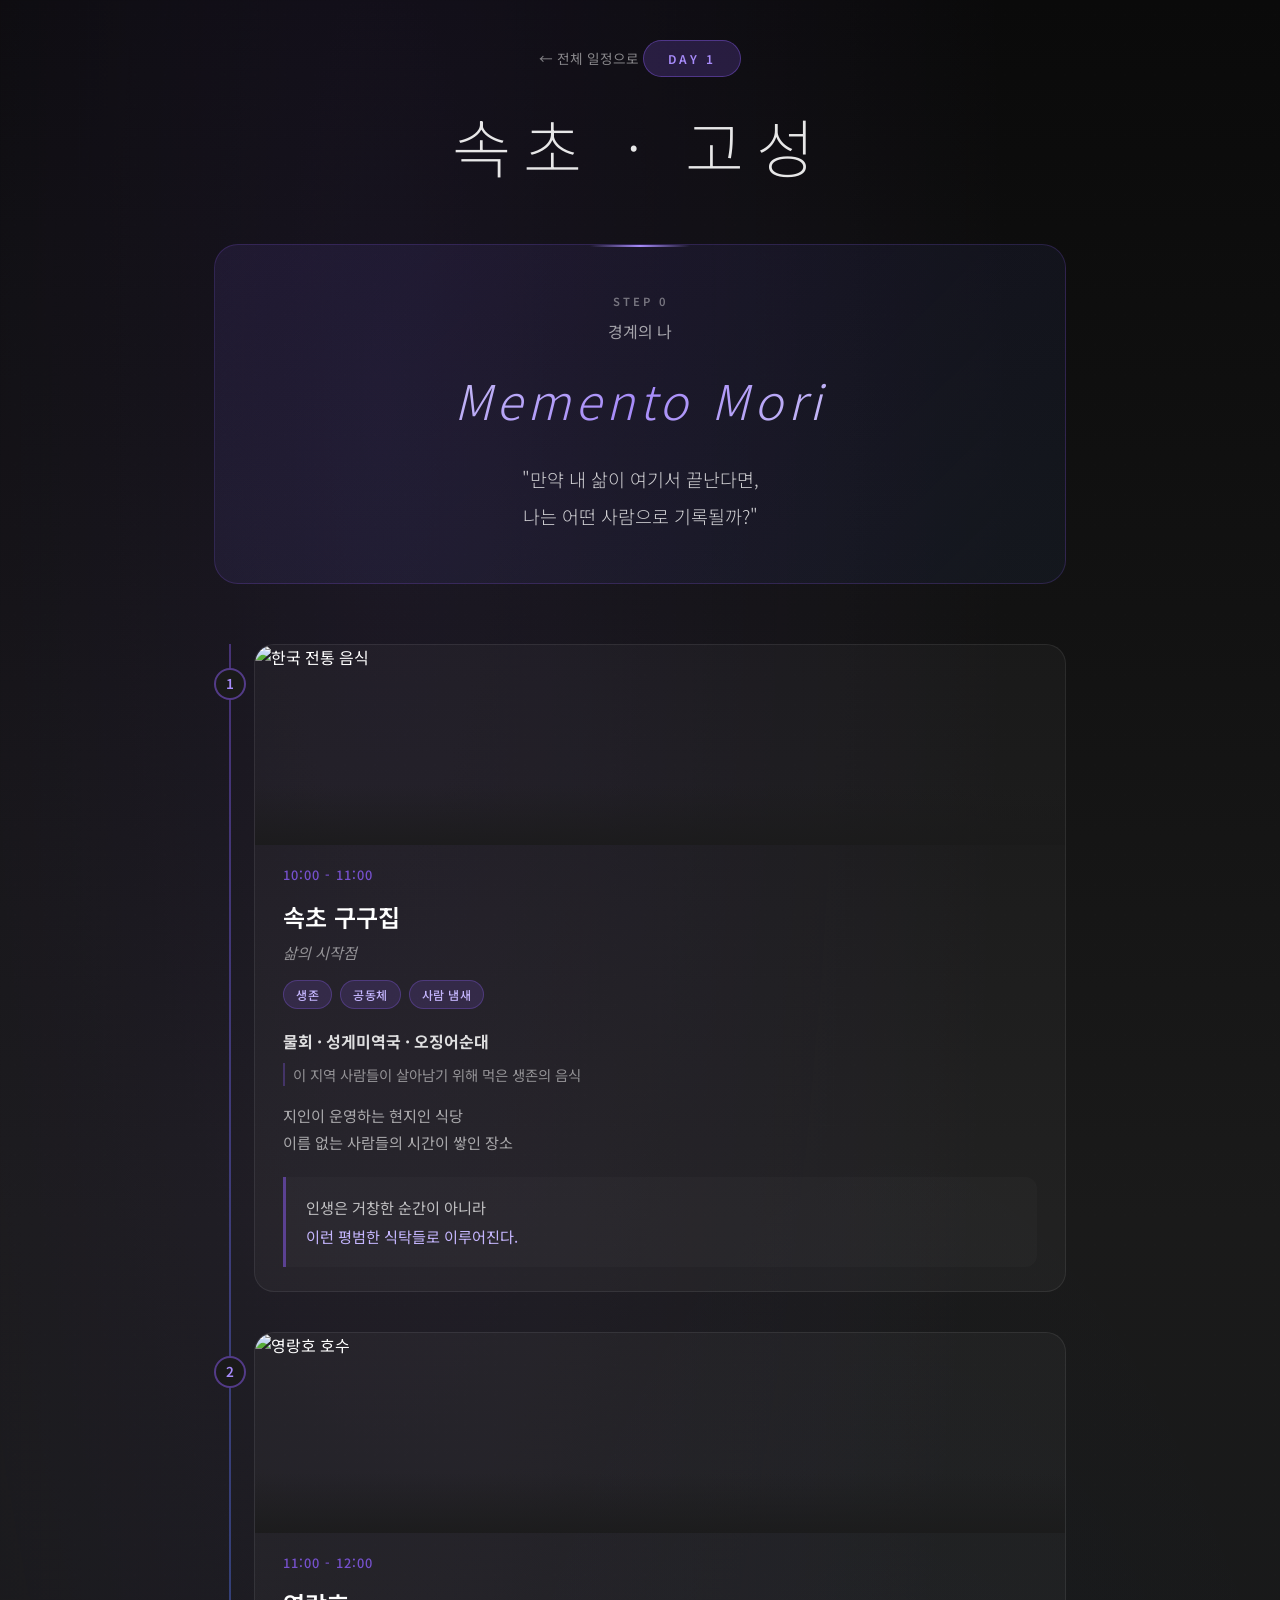
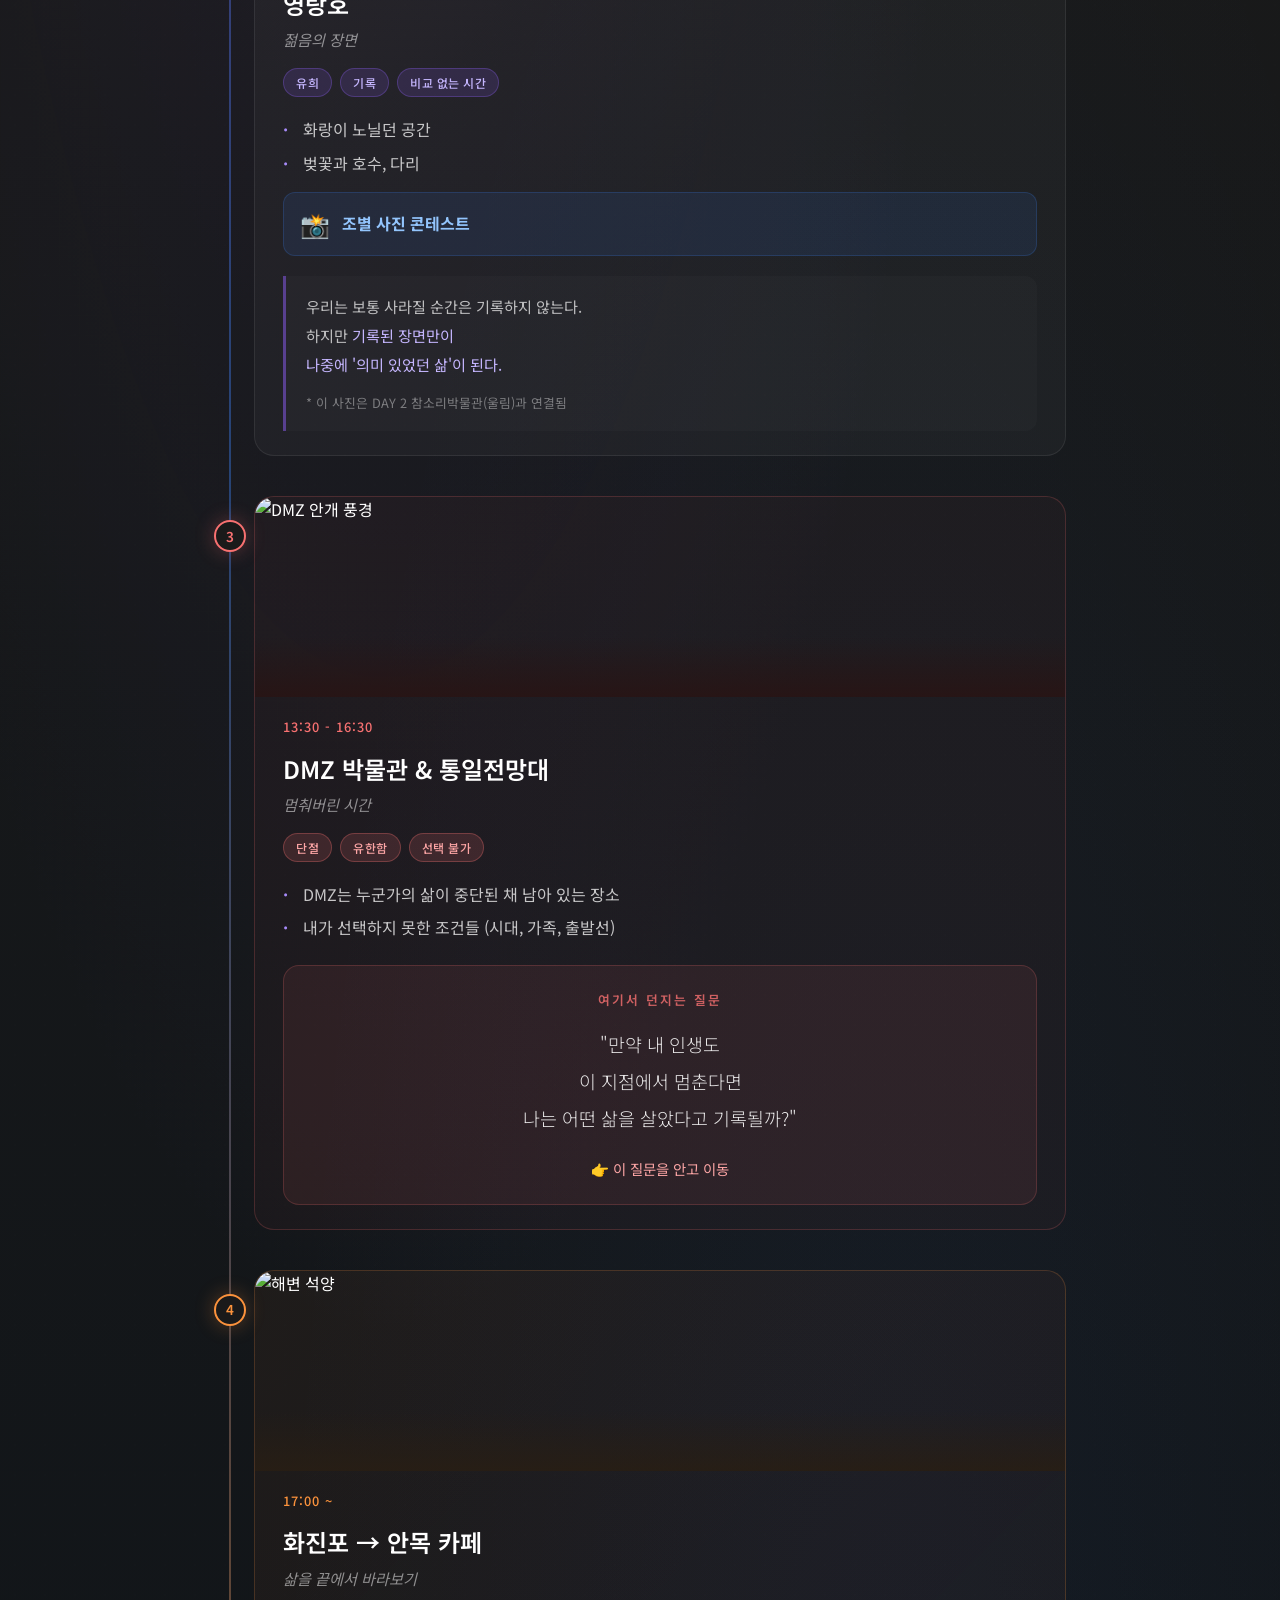
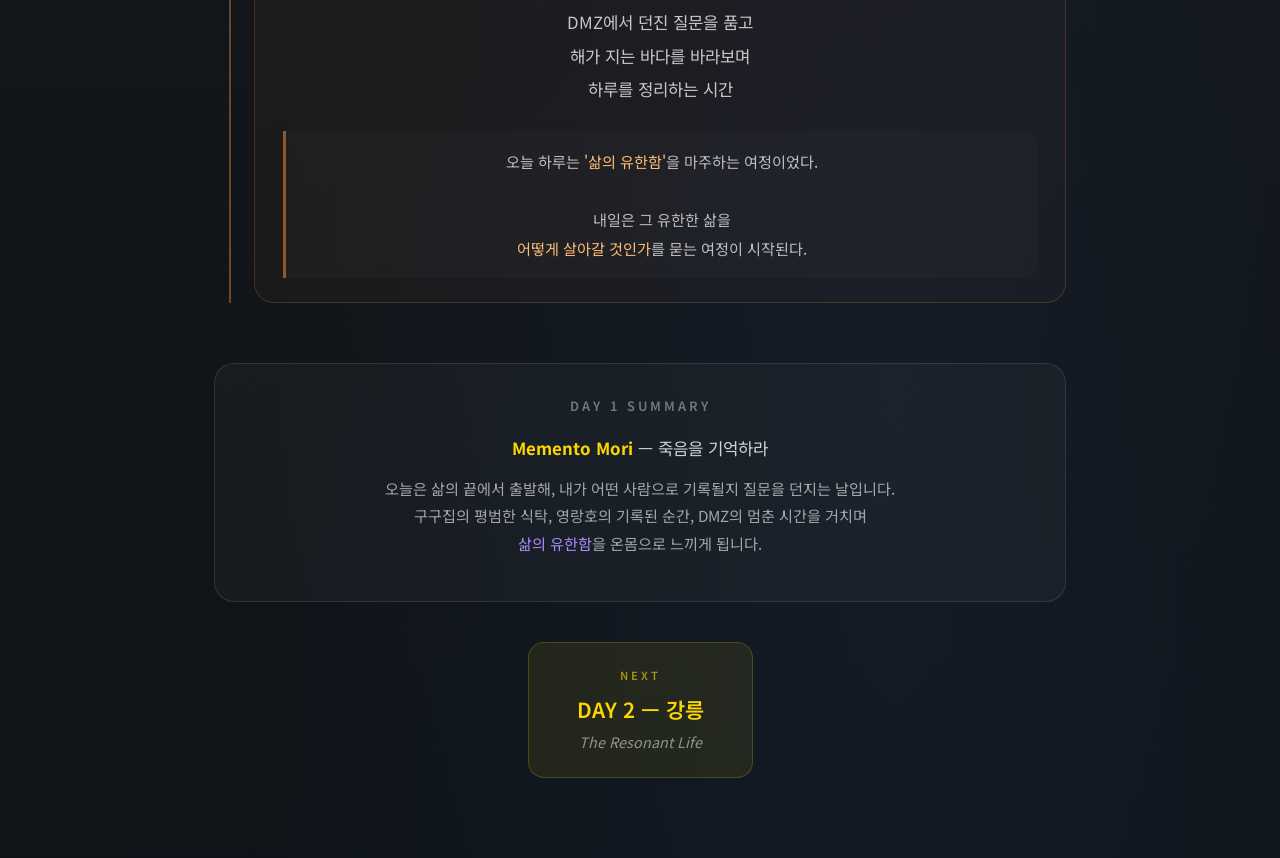
==== commit b2206a51: "feat: DAY 1 페이지에 각 장소별 이미지 추가 - 구구집: 한국 전통 음식 이미지 - 영랑호: 호수 풍경 이미지 - DMZ 박물관: 안개 낀 하늘 이미지 (멈춰버린 시간 테" ====
--- a/day1.html
+++ b/day1.html
@@ -43,6 +43,9 @@
             <span class="marker-number">1</span>
           </div>
           <div class="timeline-card">
+            <div class="card-image">
+              <img src="https://images.unsplash.com/photo-1590301157890-4810ed352733?w=800&q=80" alt="한국 전통 음식">
+            </div>
             <div class="card-time">10:00 - 11:00</div>
             <div class="card-header">
               <h3 class="card-place">속초 구구집</h3>
@@ -72,6 +75,9 @@
             <span class="marker-number">2</span>
           </div>
           <div class="timeline-card">
+            <div class="card-image">
+              <img src="https://images.unsplash.com/photo-1439066615861-d1af74d74000?w=800&q=80" alt="영랑호 호수">
+            </div>
             <div class="card-time">11:00 - 12:00</div>
             <div class="card-header">
               <h3 class="card-place">영랑호</h3>
@@ -105,6 +111,9 @@
             <span class="marker-number">3</span>
           </div>
           <div class="timeline-card dmz-card">
+            <div class="card-image dmz-image">
+              <img src="https://images.unsplash.com/photo-1513002749550-c59d786b8e6c?w=800&q=80" alt="DMZ 안개 풍경">
+            </div>
             <div class="card-time">13:30 - 16:30</div>
             <div class="card-header">
               <h3 class="card-place">DMZ 박물관 & 통일전망대</h3>
@@ -135,6 +144,9 @@
             <span class="marker-number">4</span>
           </div>
           <div class="timeline-card sunset-card">
+            <div class="card-image sunset-image">
+              <img src="https://images.unsplash.com/photo-1507525428034-b723cf961d3e?w=800&q=80" alt="해변 석양">
+            </div>
             <div class="card-time">17:00 ~</div>
             <div class="card-header">
               <h3 class="card-place">화진포 → 안목 카페</h3>
--- a/css/day1.css
+++ b/css/day1.css
@@ -209,8 +209,64 @@
   background: rgba(255, 255, 255, 0.03);
   border: 1px solid rgba(255, 255, 255, 0.08);
   border-radius: 20px;
-  padding: 28px;
+  padding: 0;
+  overflow: hidden;
   transition: all 0.4s ease;
+}
+
+.timeline-card > *:not(.card-image) {
+  padding-left: 28px;
+  padding-right: 28px;
+}
+
+.timeline-card > .card-time {
+  padding-top: 20px;
+}
+
+.timeline-card > .card-insight,
+.timeline-card > .card-question {
+  margin-left: 28px;
+  margin-right: 28px;
+  padding-left: 20px;
+  padding-right: 20px;
+  margin-bottom: 24px;
+}
+
+/* Card Image */
+.card-image {
+  width: 100%;
+  height: 200px;
+  overflow: hidden;
+  position: relative;
+}
+
+.card-image img {
+  width: 100%;
+  height: 100%;
+  object-fit: cover;
+  transition: transform 0.5s ease;
+}
+
+.timeline-card:hover .card-image img {
+  transform: scale(1.05);
+}
+
+.card-image::after {
+  content: '';
+  position: absolute;
+  bottom: 0;
+  left: 0;
+  right: 0;
+  height: 60px;
+  background: linear-gradient(to top, rgba(26, 26, 26, 0.8), transparent);
+}
+
+.dmz-image::after {
+  background: linear-gradient(to top, rgba(40, 20, 20, 0.9), transparent);
+}
+
+.sunset-image::after {
+  background: linear-gradient(to top, rgba(40, 30, 20, 0.9), transparent);
 }
 
 .timeline-card:hover {
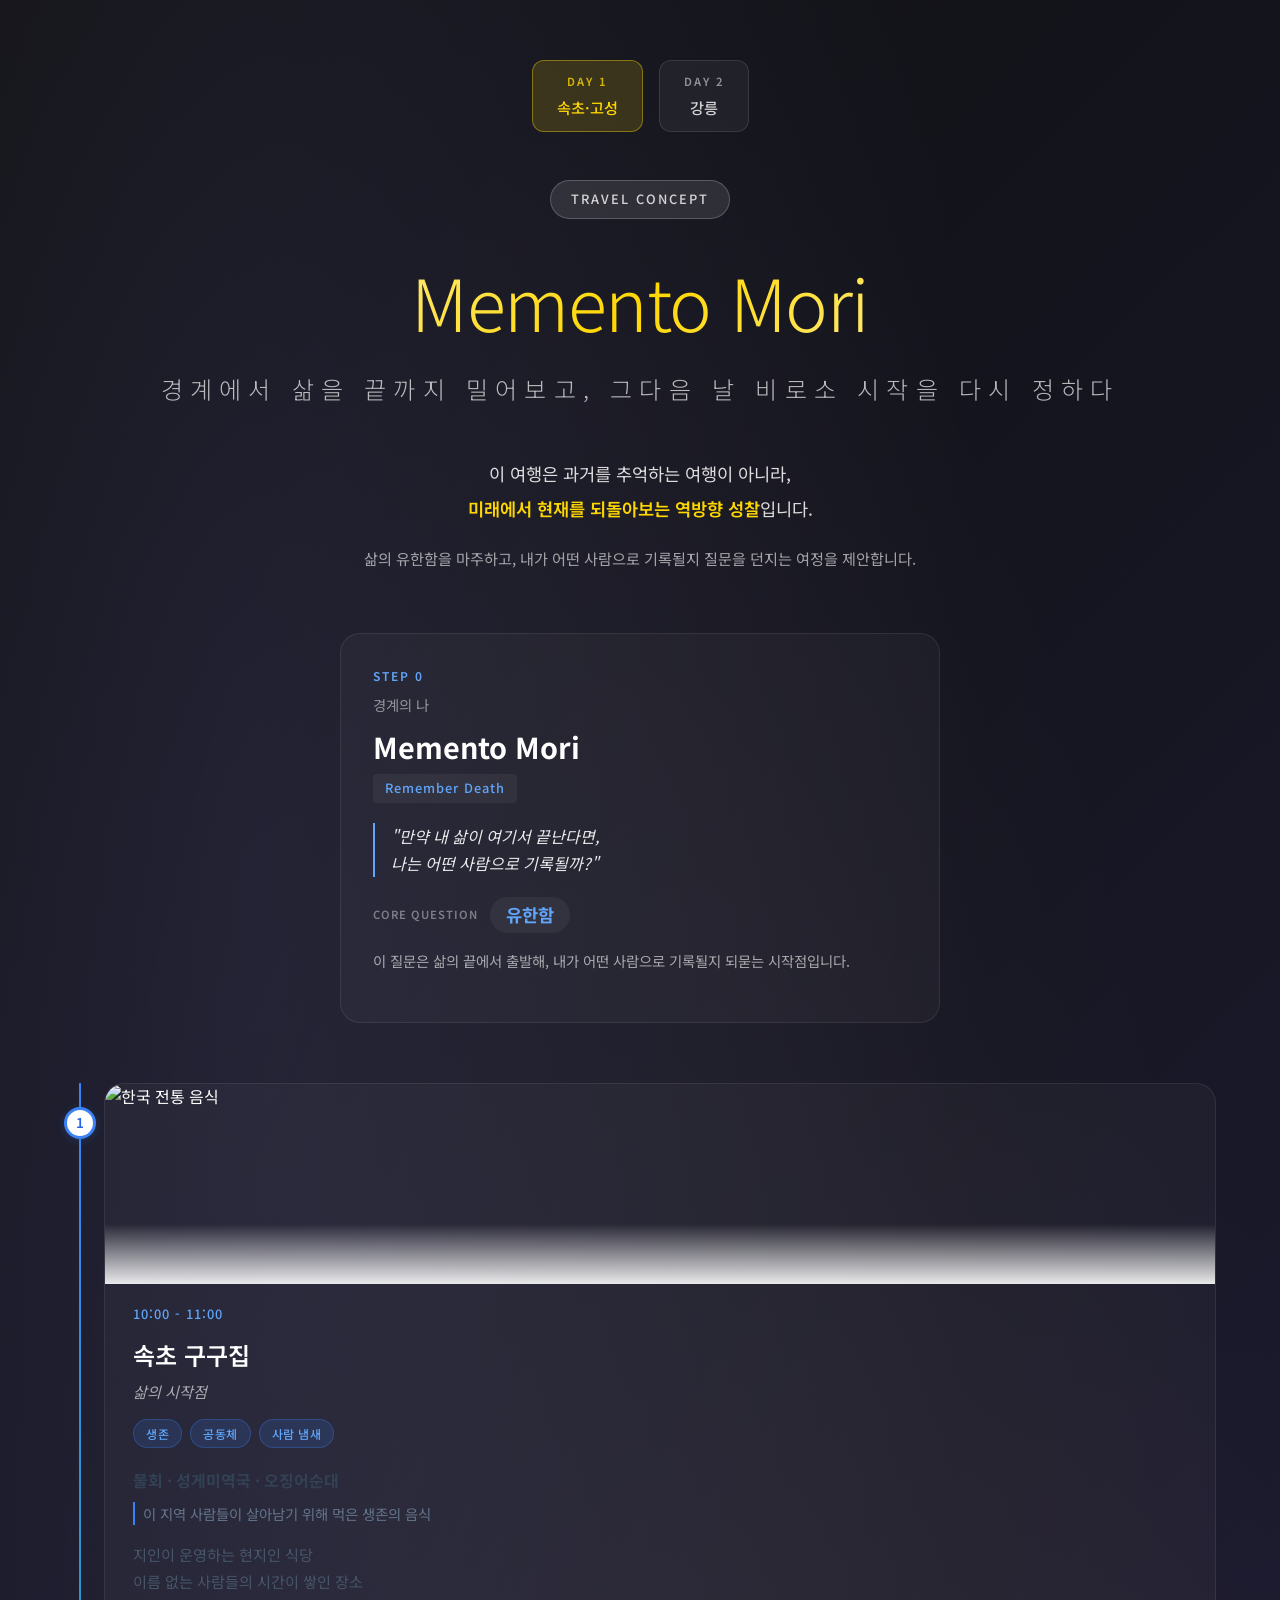
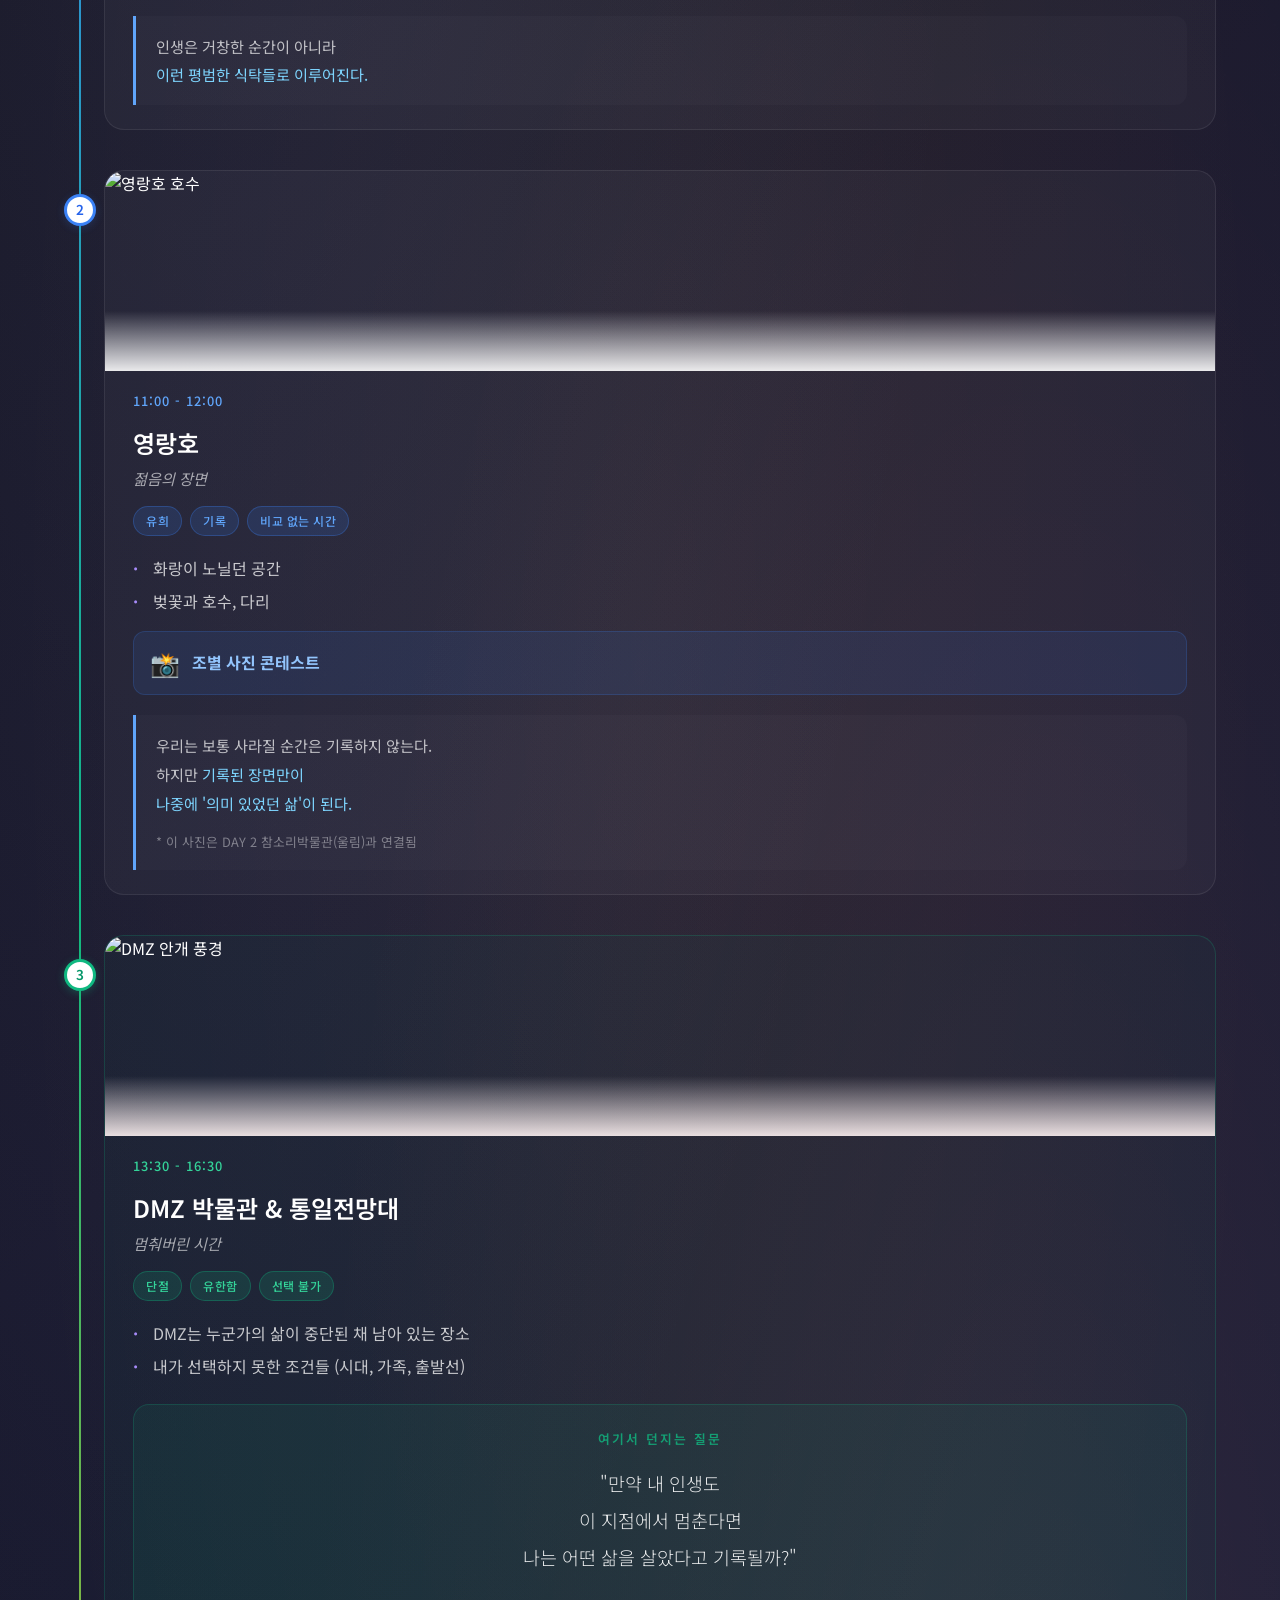
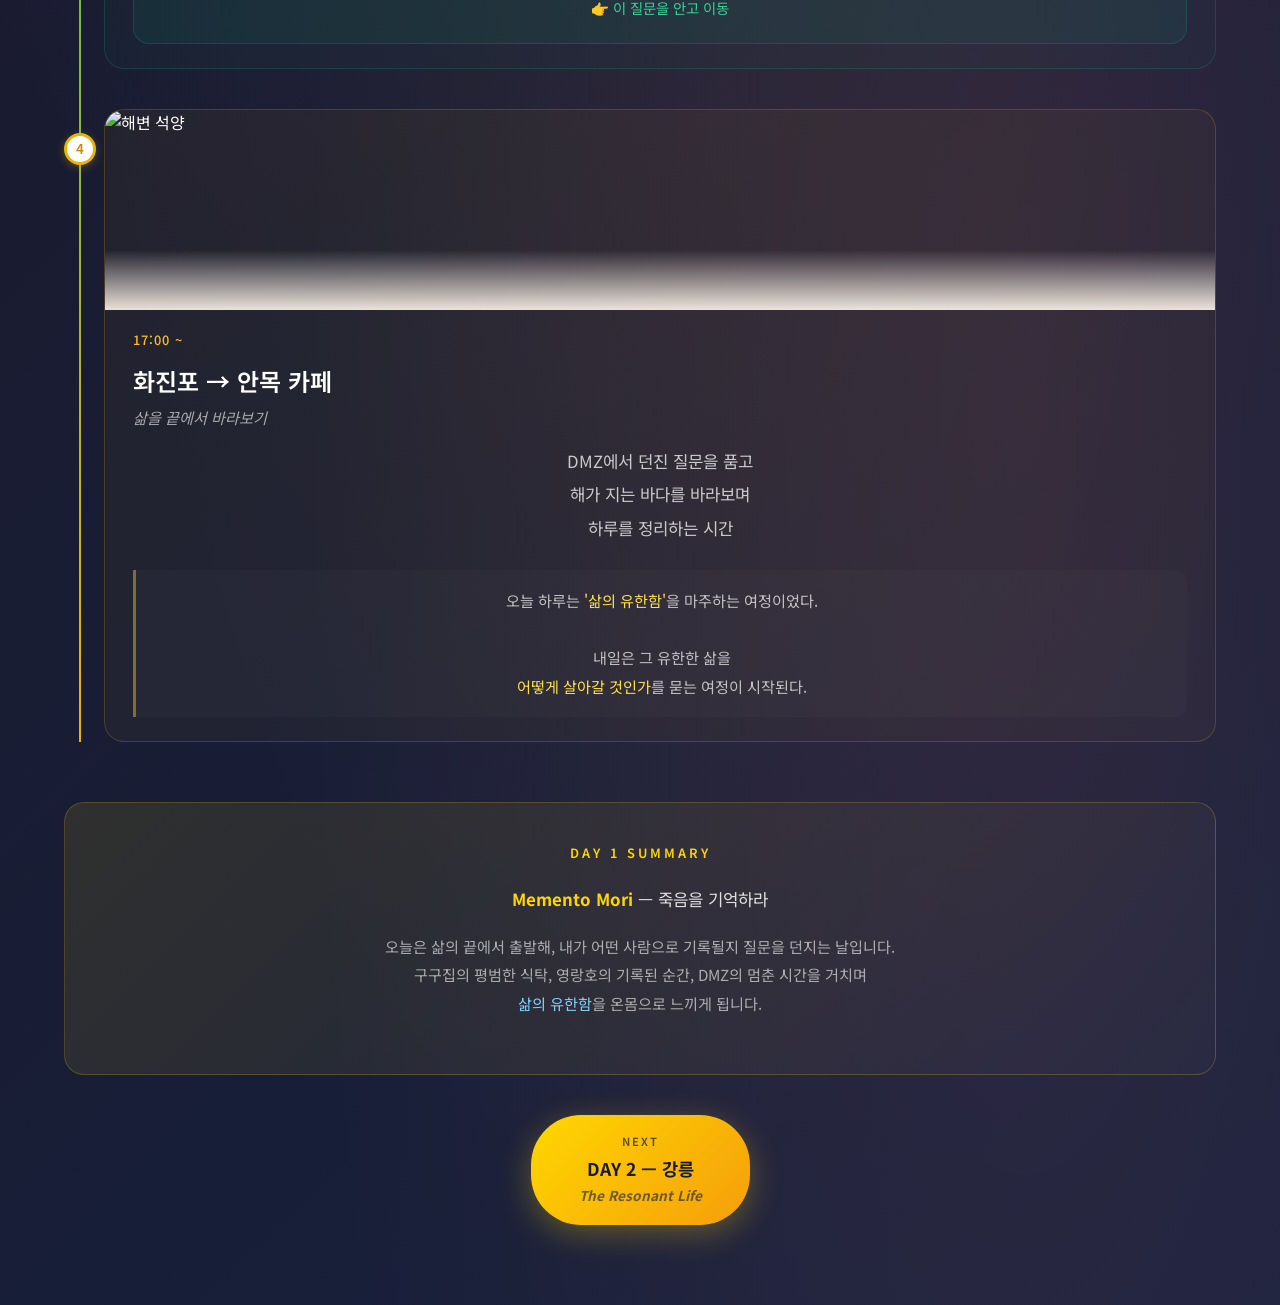
==== commit adc93fe7: "refactor: DAY 1 페이지 레이아웃을 DAY 2와 동일하게 통일 Summary와 추천 일정표 순서를 DAY 2(강릉)와 맞춤: Steps → Summary → 추천 일정표" ====
--- a/day1.html
+++ b/day1.html
@@ -17,20 +17,46 @@
     <div class="day1-overlay"></div>
     <div class="day1-content">
 
+      <!-- Day Navigation -->
+      <div class="day-nav">
+        <span class="day-nav-item active">
+          <span class="day-nav-number">DAY 1</span>
+          <span class="day-nav-place">속초·고성</span>
+        </span>
+        <a href="day2.html" class="day-nav-item">
+          <span class="day-nav-number">DAY 2</span>
+          <span class="day-nav-place">강릉</span>
+        </a>
+      </div>
+
       <!-- Day Header -->
       <div class="day1-header">
-        <a href="index.html" class="back-link">&larr; 전체 일정으로</a>
-        <span class="day-badge">DAY 1</span>
-        <h1 class="day1-title">속초 · 고성</h1>
-      </div>
-
-      <!-- Step 0: Main Theme -->
-      <div class="memento-mori">
-        <div class="memento-box">
-          <div class="step-number">STEP 0</div>
+        <span class="day-badge">TRAVEL CONCEPT</span>
+        <h1 class="day1-title">Memento Mori</h1>
+        <p class="intro-subtitle-en">경계에서 삶을 끝까지 밀어보고, 그다음 날 비로소 시작을 다시 정하다</p>
+      </div>
+
+      <!-- Travel Concept Description -->
+      <div class="intro-description">
+        <p>이 여행은 과거를 추억하는 여행이 아니라,<br>
+        <strong>미래에서 현재를 되돌아보는 역방향 성찰</strong>입니다.</p>
+        <p class="intro-description-sub">삶의 유한함을 마주하고, 내가 어떤 사람으로 기록될지 질문을 던지는 여정을 제안합니다.</p>
+      </div>
+
+      <!-- Journey Steps -->
+      <div class="intro-steps">
+        <!-- Step 0 -->
+        <div class="intro-step">
+          <div class="step-number">Step 0</div>
           <div class="step-phase">경계의 나</div>
-          <h2 class="memento-keyword">Memento Mori</h2>
-          <p class="memento-question">"만약 내 삶이 여기서 끝난다면,<br>나는 어떤 사람으로 기록될까?"</p>
+          <h3 class="step-place">Memento Mori</h3>
+          <span class="step-keyword">Remember Death</span>
+          <p class="step-question">"만약 내 삶이 여기서 끝난다면,<br>나는 어떤 사람으로 기록될까?"</p>
+          <div class="step-value">
+            <span class="value-label">Core Question</span>
+            <span class="value-text">유한함</span>
+          </div>
+          <p class="step-context">이 질문은 삶의 끝에서 출발해, 내가 어떤 사람으로 기록될지 되묻는 시작점입니다.</p>
         </div>
       </div>
 
--- a/css/style.css
+++ b/css/style.css
@@ -191,6 +191,15 @@
   grid-template-columns: repeat(auto-fit, minmax(320px, 1fr));
   gap: 24px;
   margin-bottom: 60px;
+  max-width: 100%;
+}
+
+/* When only 1 step card, center it and limit width */
+.intro-steps:has(.intro-step:only-child) {
+  max-width: 600px;
+  margin-left: auto;
+  margin-right: auto;
+  grid-template-columns: 1fr;
 }
 
 .intro-step {
--- a/css/day1.css
+++ b/css/day1.css
@@ -5,7 +5,7 @@
 /* Page Container */
 .day1-page {
   min-height: 100vh;
-  background: linear-gradient(180deg, #0a0a0a 0%, #1a1a1a 30%, #0f1419 100%);
+  background: linear-gradient(135deg, #0f0f0f 0%, #1a1a2e 50%, #16213e 100%);
   position: relative;
   overflow-x: hidden;
 }
@@ -18,25 +18,118 @@
   right: 0;
   bottom: 0;
   background:
-    radial-gradient(ellipse at 30% 10%, rgba(139, 92, 246, 0.08) 0%, transparent 50%),
-    radial-gradient(ellipse at 70% 90%, rgba(59, 130, 246, 0.06) 0%, transparent 50%);
+    radial-gradient(ellipse at 20% 20%, rgba(120, 119, 198, 0.15) 0%, transparent 50%),
+    radial-gradient(ellipse at 80% 80%, rgba(255, 119, 115, 0.1) 0%, transparent 50%),
+    radial-gradient(ellipse at 50% 50%, rgba(255, 206, 84, 0.05) 0%, transparent 70%);
   pointer-events: none;
 }
 
 .day1-overlay {
   position: absolute;
   inset: 0;
-  background: url('data:image/svg+xml,<svg xmlns="http://www.w3.org/2000/svg" viewBox="0 0 100 100"><circle cx="50" cy="50" r="0.5" fill="rgba(255,255,255,0.02)"/></svg>');
-  background-size: 30px 30px;
-  opacity: 0.8;
+  background: url('data:image/svg+xml,<svg xmlns="http://www.w3.org/2000/svg" viewBox="0 0 100 100"><circle cx="50" cy="50" r="1" fill="rgba(255,255,255,0.03)"/></svg>');
+  background-size: 50px 50px;
+  opacity: 0.5;
 }
 
 .day1-content {
   position: relative;
-  max-width: 900px;
+  max-width: 1200px;
   margin: 0 auto;
-  padding: 40px 24px 80px;
+  padding: 60px 24px 80px;
   color: white;
+}
+
+/* Travel Concept */
+.travel-concept {
+  text-align: center;
+  margin-bottom: 40px;
+  padding: 32px 24px;
+}
+
+.concept-badge {
+  display: inline-block;
+  padding: 6px 16px;
+  background: rgba(139, 92, 246, 0.1);
+  border: 1px solid rgba(139, 92, 246, 0.3);
+  border-radius: 20px;
+  font-size: 0.7rem;
+  font-weight: 600;
+  letter-spacing: 3px;
+  color: #a78bfa;
+  margin-bottom: 20px;
+}
+
+.concept-quote {
+  font-size: 1.3rem;
+  line-height: 1.9;
+  font-weight: 300;
+  color: rgba(255, 255, 255, 0.9);
+  margin-bottom: 16px;
+}
+
+.concept-desc {
+  font-size: 0.95rem;
+  line-height: 1.8;
+  color: rgba(255, 255, 255, 0.6);
+}
+
+.concept-desc em {
+  font-style: normal;
+  color: #a78bfa;
+}
+
+/* Day Navigation */
+.day-nav {
+  display: flex;
+  justify-content: center;
+  gap: 16px;
+  margin-bottom: 48px;
+}
+
+.day-nav-item {
+  display: flex;
+  flex-direction: column;
+  align-items: center;
+  padding: 12px 24px;
+  background: rgba(255, 255, 255, 0.05);
+  border: 1px solid rgba(255, 255, 255, 0.1);
+  border-radius: 12px;
+  text-decoration: none;
+  transition: all 0.3s ease;
+  cursor: pointer;
+}
+
+.day-nav-item:hover {
+  background: rgba(255, 255, 255, 0.1);
+  border-color: rgba(255, 255, 255, 0.2);
+}
+
+.day-nav-item.active {
+  background: rgba(255, 215, 0, 0.15);
+  border-color: rgba(255, 215, 0, 0.4);
+}
+
+.day-nav-number {
+  font-size: 0.7rem;
+  font-weight: 600;
+  letter-spacing: 2px;
+  color: rgba(255, 255, 255, 0.5);
+  margin-bottom: 4px;
+}
+
+.day-nav-item.active .day-nav-number {
+  color: rgba(255, 215, 0, 0.8);
+}
+
+.day-nav-place {
+  font-size: 0.95rem;
+  font-weight: 500;
+  color: rgba(255, 255, 255, 0.8);
+}
+
+.day-nav-item.active .day-nav-place {
+  color: #ffd700;
 }
 
 /* Header */
@@ -60,23 +153,27 @@
 
 .day-badge {
   display: inline-block;
-  padding: 8px 24px;
-  background: rgba(139, 92, 246, 0.2);
-  border: 1px solid rgba(139, 92, 246, 0.4);
+  padding: 8px 20px;
+  background: rgba(255, 255, 255, 0.1);
+  border: 1px solid rgba(255, 255, 255, 0.2);
   border-radius: 30px;
-  font-size: 0.75rem;
-  font-weight: 600;
-  letter-spacing: 3px;
+  font-size: 0.8rem;
+  font-weight: 500;
+  letter-spacing: 2px;
   text-transform: uppercase;
-  color: #a78bfa;
-  margin-bottom: 16px;
+  color: rgba(255, 255, 255, 0.8);
+  margin-bottom: 24px;
 }
 
 .day1-title {
-  font-size: clamp(2.5rem, 8vw, 4rem);
-  font-weight: 200;
-  letter-spacing: 0.2em;
-  color: rgba(255, 255, 255, 0.9);
+  font-size: clamp(2.5rem, 8vw, 4.5rem);
+  font-weight: 300;
+  letter-spacing: -0.02em;
+  margin-bottom: 12px;
+  background: linear-gradient(135deg, #fff 0%, #ffd700 50%, #fff 100%);
+  -webkit-background-clip: text;
+  -webkit-text-fill-color: transparent;
+  background-clip: text;
 }
 
 /* Memento Mori Section */
@@ -85,56 +182,68 @@
 }
 
 .memento-box {
-  background: linear-gradient(135deg, rgba(139, 92, 246, 0.1) 0%, rgba(59, 130, 246, 0.05) 100%);
-  border: 1px solid rgba(139, 92, 246, 0.2);
-  border-radius: 24px;
-  padding: 48px 32px;
+  background: rgba(255, 255, 255, 0.03);
+  border: 1px solid rgba(255, 255, 255, 0.08);
+  border-radius: 20px;
+  padding: 32px;
   text-align: center;
   position: relative;
   overflow: hidden;
+  transition: all 0.4s ease;
 }
 
 .memento-box::before {
   content: '';
   position: absolute;
   top: 0;
-  left: 50%;
-  transform: translateX(-50%);
-  width: 100px;
-  height: 2px;
-  background: linear-gradient(90deg, transparent, #a78bfa, transparent);
+  left: 0;
+  right: 0;
+  height: 3px;
+  background: linear-gradient(90deg, transparent, rgba(255, 215, 0, 0.5), transparent);
+  opacity: 0;
+  transition: opacity 0.4s ease;
+}
+
+.memento-box:hover {
+  background: rgba(255, 255, 255, 0.06);
+  border-color: rgba(255, 215, 0, 0.3);
+  transform: translateY(-4px);
+}
+
+.memento-box:hover::before {
+  opacity: 1;
 }
 
 .memento-box .step-number {
-  font-size: 0.7rem;
-  letter-spacing: 3px;
-  color: rgba(255, 255, 255, 0.4);
+  font-size: 0.75rem;
+  font-weight: 600;
+  letter-spacing: 2px;
+  text-transform: uppercase;
+  color: #60a5fa;
   margin-bottom: 8px;
 }
 
 .memento-box .step-phase {
+  font-size: 0.9rem;
+  color: rgba(255, 255, 255, 0.5);
+  margin-bottom: 8px;
+}
+
+.memento-keyword {
+  font-size: 1.8rem;
+  font-weight: 700;
+  margin-bottom: 4px;
+  color: white;
+}
+
+.memento-question {
   font-size: 1rem;
-  color: rgba(255, 255, 255, 0.6);
-  margin-bottom: 16px;
-}
-
-.memento-keyword {
-  font-size: clamp(2rem, 6vw, 3rem);
-  font-weight: 300;
   font-style: italic;
-  letter-spacing: 0.1em;
-  background: linear-gradient(135deg, #e2e8f0 0%, #a78bfa 50%, #e2e8f0 100%);
-  -webkit-background-clip: text;
-  -webkit-text-fill-color: transparent;
-  background-clip: text;
-  margin-bottom: 24px;
-}
-
-.memento-question {
-  font-size: 1.15rem;
-  line-height: 2;
-  color: rgba(255, 255, 255, 0.8);
-  font-weight: 300;
+  color: rgba(255, 255, 255, 0.9);
+  line-height: 1.7;
+  margin-bottom: 20px;
+  padding-left: 16px;
+  border-left: 2px solid #60a5fa;
 }
 
 /* Timeline */
@@ -151,9 +260,9 @@
   bottom: 0;
   width: 2px;
   background: linear-gradient(180deg,
-    rgba(139, 92, 246, 0.4) 0%,
-    rgba(59, 130, 246, 0.4) 50%,
-    rgba(251, 146, 60, 0.4) 100%
+    #3B82F6 0%,
+    #10B981 50%,
+    #EAB308 100%
   );
 }
 
@@ -172,36 +281,37 @@
   top: 24px;
   width: 32px;
   height: 32px;
-  background: #1a1a1a;
-  border: 2px solid rgba(139, 92, 246, 0.5);
+  background: white;
+  border: 3px solid #3B82F6;
   border-radius: 50%;
   display: flex;
   align-items: center;
   justify-content: center;
+  box-shadow: 0 2px 8px rgba(59, 130, 246, 0.2);
 }
 
 .marker-number {
   font-size: 0.85rem;
   font-weight: 600;
-  color: #a78bfa;
+  color: #2563EB;
 }
 
 .timeline-item.highlight .timeline-marker {
-  border-color: #f87171;
-  box-shadow: 0 0 20px rgba(248, 113, 113, 0.3);
+  border-color: #10B981;
+  box-shadow: 0 2px 8px rgba(16, 185, 129, 0.3);
 }
 
 .timeline-item.highlight .marker-number {
-  color: #f87171;
+  color: #059669;
 }
 
 .timeline-item.final .timeline-marker {
-  border-color: #fb923c;
-  box-shadow: 0 0 20px rgba(251, 146, 60, 0.3);
+  border-color: #EAB308;
+  box-shadow: 0 2px 8px rgba(234, 179, 8, 0.3);
 }
 
 .timeline-item.final .marker-number {
-  color: #fb923c;
+  color: #CA8A04;
 }
 
 /* Timeline Cards */
@@ -212,6 +322,19 @@
   padding: 0;
   overflow: hidden;
   transition: all 0.4s ease;
+  position: relative;
+}
+
+.timeline-card::before {
+  content: '';
+  position: absolute;
+  top: 0;
+  left: 0;
+  right: 0;
+  height: 3px;
+  background: linear-gradient(90deg, transparent, rgba(255, 215, 0, 0.5), transparent);
+  opacity: 0;
+  transition: opacity 0.4s ease;
 }
 
 .timeline-card > *:not(.card-image) {
@@ -258,27 +381,31 @@
   left: 0;
   right: 0;
   height: 60px;
-  background: linear-gradient(to top, rgba(26, 26, 26, 0.8), transparent);
+  background: linear-gradient(to top, rgba(255, 255, 255, 0.9), transparent);
 }
 
 .dmz-image::after {
-  background: linear-gradient(to top, rgba(40, 20, 20, 0.9), transparent);
+  background: linear-gradient(to top, rgba(254, 242, 242, 0.9), transparent);
 }
 
 .sunset-image::after {
-  background: linear-gradient(to top, rgba(40, 30, 20, 0.9), transparent);
+  background: linear-gradient(to top, rgba(255, 247, 237, 0.9), transparent);
 }
 
 .timeline-card:hover {
-  background: rgba(255, 255, 255, 0.05);
-  border-color: rgba(139, 92, 246, 0.3);
-  transform: translateX(4px);
+  background: rgba(255, 255, 255, 0.06);
+  border-color: rgba(255, 215, 0, 0.3);
+  transform: translateY(-4px);
+}
+
+.timeline-card:hover::before {
+  opacity: 1;
 }
 
 .card-time {
   font-size: 0.8rem;
   font-weight: 500;
-  color: rgba(139, 92, 246, 0.8);
+  color: #60a5fa;
   letter-spacing: 1px;
   margin-bottom: 12px;
 }
@@ -296,7 +423,7 @@
 
 .card-subtitle {
   font-size: 0.95rem;
-  color: rgba(255, 255, 255, 0.5);
+  color: rgba(255, 255, 255, 0.6);
   font-style: italic;
 }
 
@@ -309,12 +436,12 @@
 
 .keyword {
   padding: 4px 12px;
-  background: rgba(139, 92, 246, 0.15);
-  border: 1px solid rgba(139, 92, 246, 0.3);
+  background: rgba(59, 130, 246, 0.15);
+  border: 1px solid rgba(59, 130, 246, 0.3);
   border-radius: 20px;
   font-size: 0.75rem;
   font-weight: 500;
-  color: #c4b5fd;
+  color: #60a5fa;
   letter-spacing: 0.5px;
 }
 
@@ -329,22 +456,22 @@
 }
 
 .card-menu li {
-  color: rgba(255, 255, 255, 0.85);
+  color: #334155;
   margin-bottom: 8px;
   line-height: 1.6;
 }
 
 .card-menu .menu-note {
   font-size: 0.9rem;
-  color: rgba(255, 255, 255, 0.5);
+  color: #64748B;
   padding-left: 8px;
-  border-left: 2px solid rgba(139, 92, 246, 0.3);
+  border-left: 2px solid #3B82F6;
 }
 
 .card-context {
   font-size: 0.95rem;
   line-height: 1.8;
-  color: rgba(255, 255, 255, 0.6);
+  color: #475569;
 }
 
 .card-features {
@@ -392,7 +519,7 @@
 .card-insight {
   padding: 16px 20px;
   background: rgba(255, 255, 255, 0.02);
-  border-left: 3px solid rgba(139, 92, 246, 0.5);
+  border-left: 3px solid #60a5fa;
   border-radius: 0 12px 12px 0;
 }
 
@@ -405,7 +532,7 @@
 
 .card-insight em {
   font-style: normal;
-  color: #c4b5fd;
+  color: #7dd3fc;
 }
 
 .insight-note {
@@ -416,29 +543,29 @@
 
 /* DMZ Card Special */
 .dmz-card {
-  border-color: rgba(248, 113, 113, 0.2);
-  background: rgba(248, 113, 113, 0.03);
+  border-color: rgba(16, 185, 129, 0.2);
+  background: rgba(16, 185, 129, 0.03);
 }
 
 .dmz-card:hover {
-  border-color: rgba(248, 113, 113, 0.4);
+  border-color: rgba(16, 185, 129, 0.4);
 }
 
 .dmz-card .card-time {
-  color: #f87171;
+  color: #34d399;
 }
 
 .dmz-card .keyword {
-  background: rgba(248, 113, 113, 0.15);
-  border-color: rgba(248, 113, 113, 0.3);
-  color: #fca5a5;
+  background: rgba(16, 185, 129, 0.15);
+  border-color: rgba(16, 185, 129, 0.3);
+  color: #34d399;
 }
 
 .card-question {
   margin-top: 24px;
   padding: 24px;
-  background: rgba(248, 113, 113, 0.08);
-  border: 1px solid rgba(248, 113, 113, 0.2);
+  background: rgba(16, 185, 129, 0.08);
+  border: 1px solid rgba(16, 185, 129, 0.2);
   border-radius: 16px;
   text-align: center;
 }
@@ -448,7 +575,7 @@
   font-weight: 600;
   letter-spacing: 2px;
   text-transform: uppercase;
-  color: rgba(248, 113, 113, 0.8);
+  color: rgba(16, 185, 129, 0.8);
   margin-bottom: 16px;
 }
 
@@ -462,21 +589,21 @@
 .question-action {
   margin-top: 20px;
   font-size: 0.9rem;
-  color: #fca5a5;
+  color: #34d399;
 }
 
 /* Sunset Card */
 .sunset-card {
-  border-color: rgba(251, 146, 60, 0.2);
-  background: linear-gradient(135deg, rgba(251, 146, 60, 0.05) 0%, rgba(251, 113, 133, 0.03) 100%);
+  border-color: rgba(234, 179, 8, 0.2);
+  background: linear-gradient(135deg, rgba(234, 179, 8, 0.05) 0%, rgba(251, 191, 36, 0.03) 100%);
 }
 
 .sunset-card:hover {
-  border-color: rgba(251, 146, 60, 0.4);
+  border-color: rgba(234, 179, 8, 0.4);
 }
 
 .sunset-card .card-time {
-  color: #fb923c;
+  color: #fbbf24;
 }
 
 .sunset-desc {
@@ -488,12 +615,12 @@
 
 .final-insight {
   margin-top: 24px;
-  border-left-color: rgba(251, 146, 60, 0.5);
+  border-left-color: rgba(234, 179, 8, 0.5);
   text-align: center;
 }
 
 .final-insight em {
-  color: #fdba74;
+  color: #fde047;
 }
 
 /* Day Summary */
@@ -503,10 +630,10 @@
 }
 
 .day1-summary .summary-box {
-  background: rgba(255, 255, 255, 0.03);
-  border: 1px solid rgba(255, 255, 255, 0.1);
+  background: linear-gradient(135deg, rgba(255, 215, 0, 0.1) 0%, rgba(255, 255, 255, 0.02) 100%);
+  border: 1px solid rgba(255, 215, 0, 0.2);
   border-radius: 20px;
-  padding: 32px;
+  padding: 40px;
   text-align: center;
 }
 
@@ -515,14 +642,15 @@
   font-weight: 600;
   letter-spacing: 3px;
   text-transform: uppercase;
-  color: rgba(255, 255, 255, 0.4);
+  color: #ffd700;
+  margin-bottom: 20px;
+}
+
+.day1-summary p {
+  font-size: 1.05rem;
+  line-height: 1.9;
+  color: rgba(255, 255, 255, 0.85);
   margin-bottom: 16px;
-}
-
-.day1-summary p {
-  color: rgba(255, 255, 255, 0.8);
-  line-height: 1.8;
-  margin-bottom: 12px;
 }
 
 .day1-summary .summary-text {
@@ -530,9 +658,64 @@
   color: rgba(255, 255, 255, 0.6);
 }
 
+.day1-summary strong {
+  color: #ffd700;
+}
+
 .day1-summary em {
   font-style: normal;
-  color: #a78bfa;
+  color: #7dd3fc;
+}
+
+/* Obituary AI Section */
+.obituary-ai {
+  margin-bottom: 40px;
+}
+
+.obituary-box {
+  background: linear-gradient(135deg, rgba(139, 92, 246, 0.1) 0%, rgba(248, 113, 113, 0.05) 100%);
+  border: 1px solid rgba(139, 92, 246, 0.25);
+  border-radius: 20px;
+  padding: 32px;
+  text-align: center;
+}
+
+.obituary-box h4 {
+  font-size: 1.1rem;
+  font-weight: 500;
+  color: white;
+  margin-bottom: 12px;
+}
+
+.obituary-desc {
+  font-size: 0.95rem;
+  line-height: 1.8;
+  color: rgba(255, 255, 255, 0.6);
+  margin-bottom: 20px;
+}
+
+.obituary-link {
+  display: inline-block;
+  padding: 14px 32px;
+  background: linear-gradient(135deg, #8b5cf6 0%, #a78bfa 100%);
+  border-radius: 30px;
+  color: white;
+  font-weight: 600;
+  font-size: 0.95rem;
+  text-decoration: none;
+  transition: all 0.3s ease;
+  box-shadow: 0 4px 20px rgba(139, 92, 246, 0.3);
+}
+
+.obituary-link:hover {
+  transform: translateY(-2px);
+  box-shadow: 0 6px 30px rgba(139, 92, 246, 0.4);
+}
+
+.obituary-note {
+  margin-top: 16px;
+  font-size: 0.8rem;
+  color: rgba(255, 255, 255, 0.4);
 }
 
 /* Navigation */
@@ -545,38 +728,41 @@
   display: flex;
   flex-direction: column;
   align-items: center;
-  padding: 24px 48px;
-  background: rgba(255, 215, 0, 0.08);
-  border: 1px solid rgba(255, 215, 0, 0.2);
-  border-radius: 16px;
+  padding: 18px 48px;
+  background: linear-gradient(135deg, #ffd700 0%, #f59e0b 100%);
+  color: #1a1a2e;
+  border: none;
+  border-radius: 50px;
+  font-size: 1.1rem;
+  font-weight: 700;
+  cursor: pointer;
+  transition: all 0.3s ease;
+  box-shadow: 0 8px 32px rgba(255, 215, 0, 0.3);
   text-decoration: none;
-  transition: all 0.3s ease;
 }
 
 .nav-btn:hover {
-  background: rgba(255, 215, 0, 0.15);
-  border-color: rgba(255, 215, 0, 0.4);
-  transform: translateY(-2px);
+  transform: translateY(-3px);
+  box-shadow: 0 12px 40px rgba(255, 215, 0, 0.4);
 }
 
 .nav-label {
   font-size: 0.7rem;
   font-weight: 600;
-  letter-spacing: 3px;
-  color: rgba(255, 215, 0, 0.6);
-  margin-bottom: 8px;
+  letter-spacing: 2px;
+  opacity: 0.7;
+  margin-bottom: 4px;
 }
 
 .nav-title {
-  font-size: 1.3rem;
-  font-weight: 600;
-  color: #ffd700;
-  margin-bottom: 4px;
+  font-size: 1.1rem;
+  font-weight: 700;
+  margin-bottom: 2px;
 }
 
 .nav-subtitle {
-  font-size: 0.9rem;
-  color: rgba(255, 255, 255, 0.5);
+  font-size: 0.85rem;
+  opacity: 0.6;
   font-style: italic;
 }
 
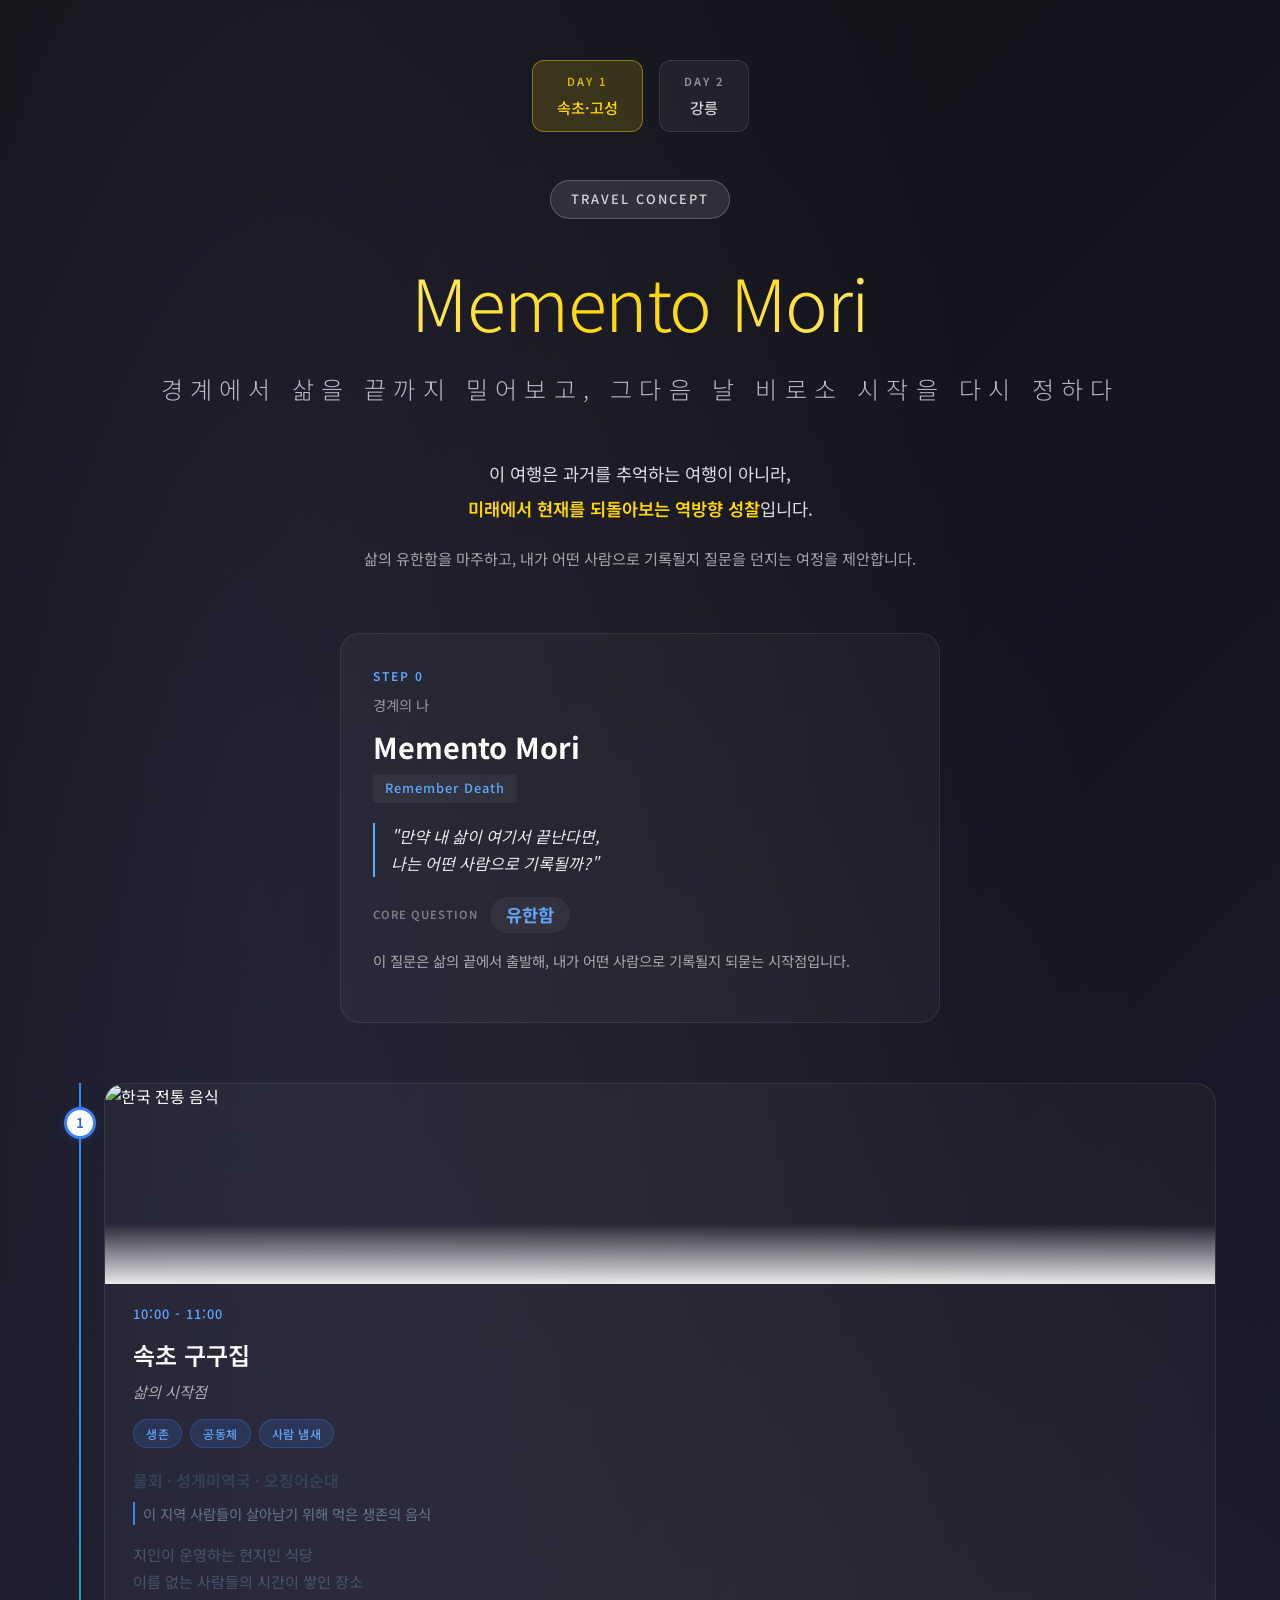
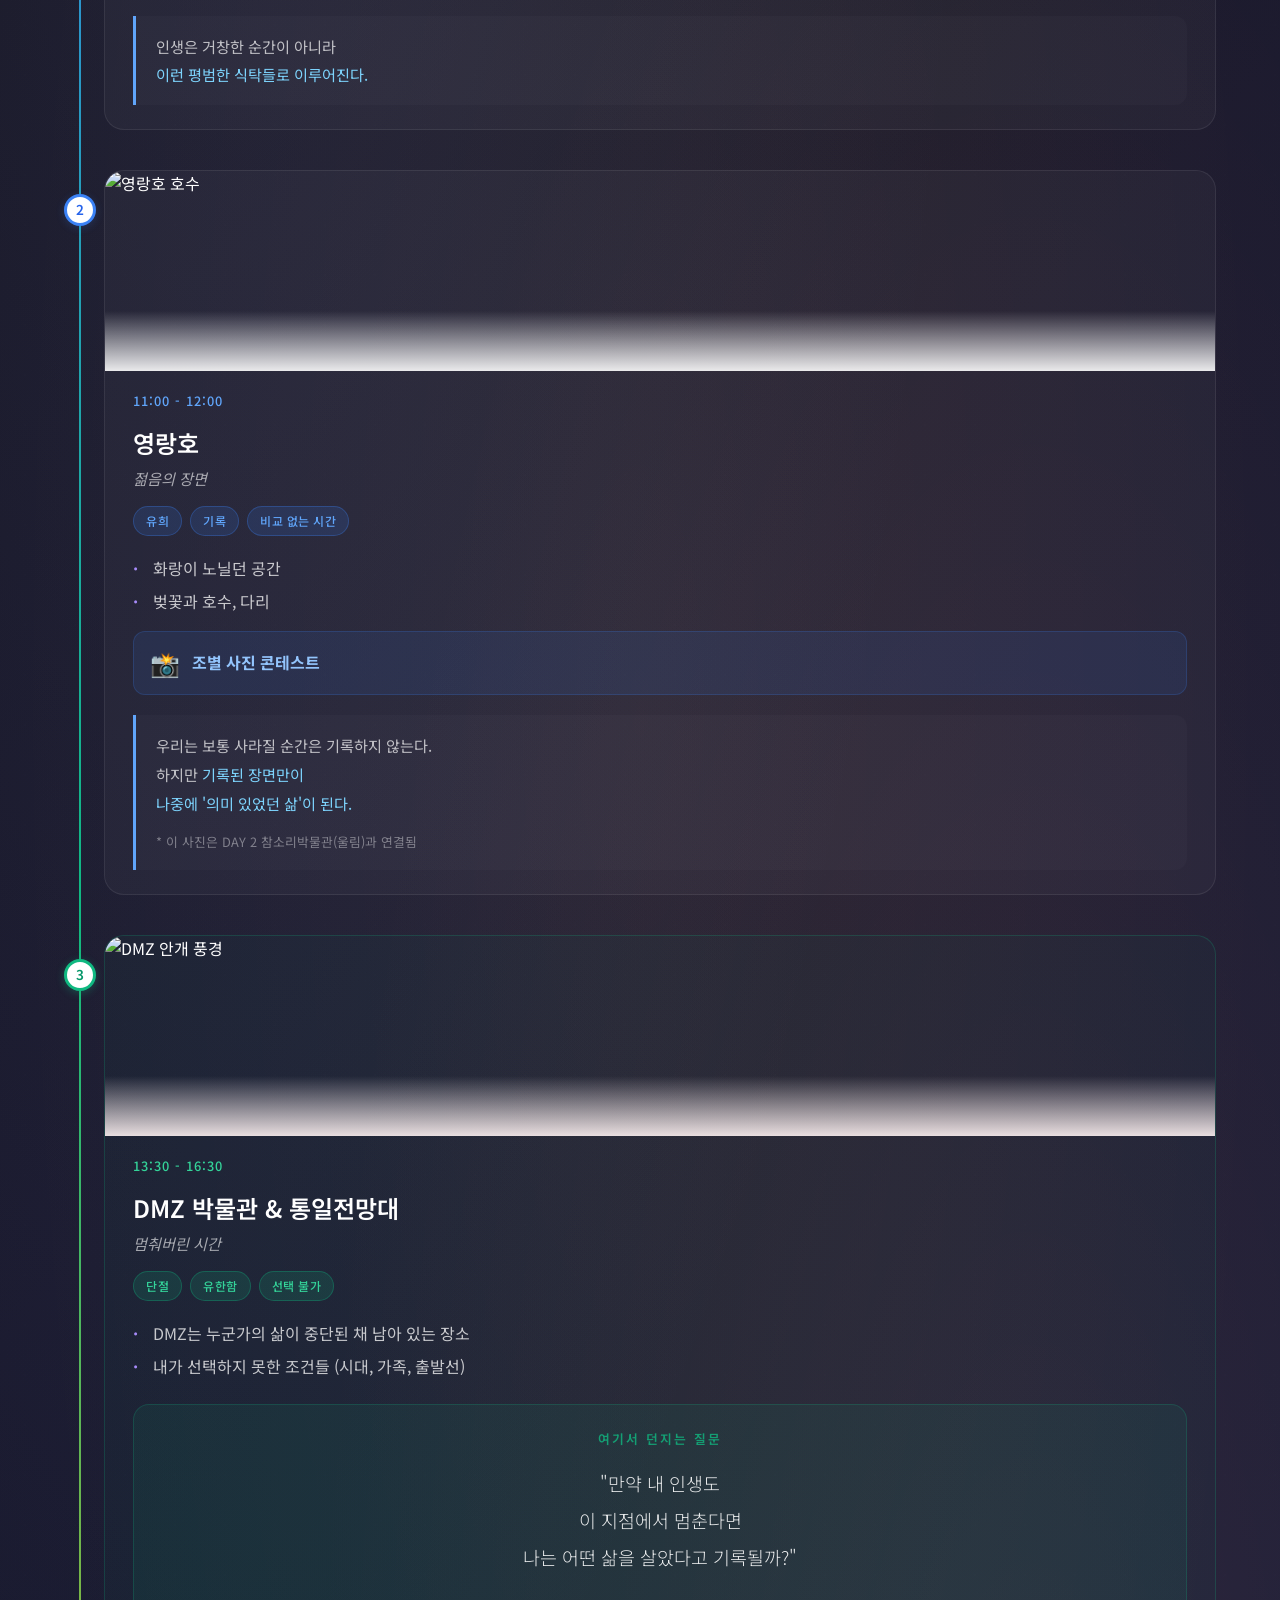
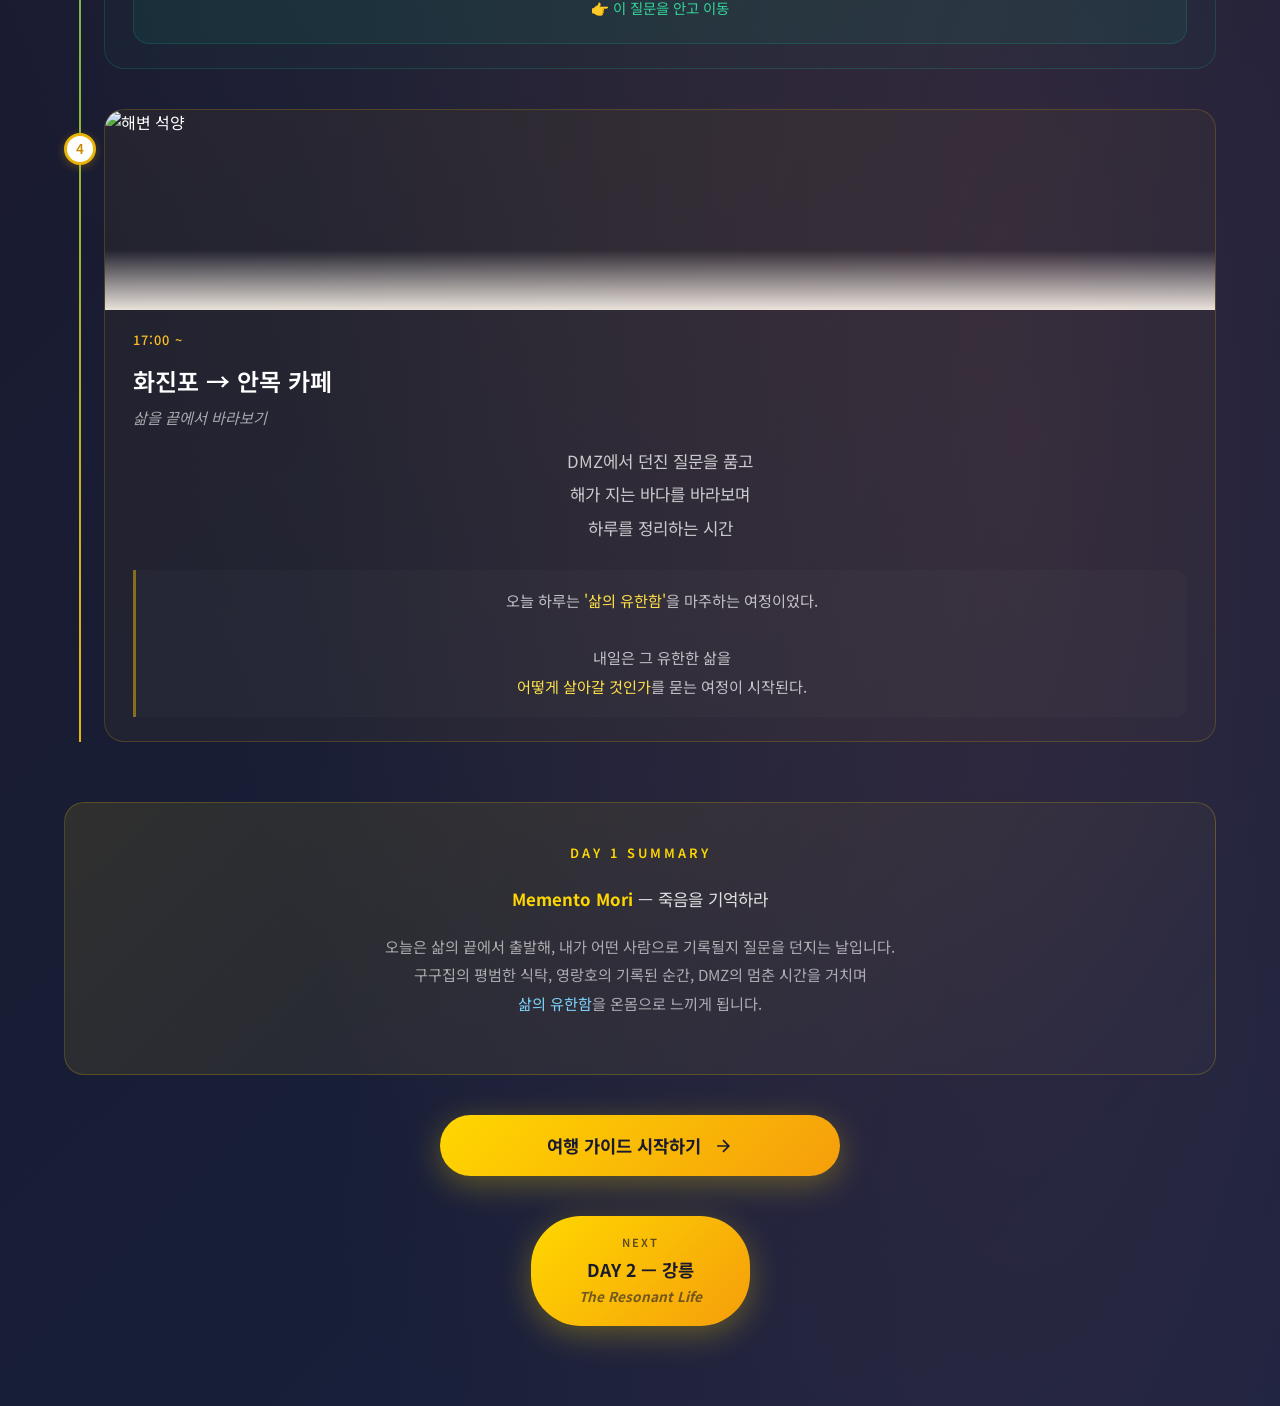
==== commit d836d810: "feat: DAY 1 속초 여행 가이드 탭 추가 (맛집 7곳 + 카페 6곳) DAY 2 강릉과 동일한 형식으로 속초 맛집/카페 가이드 탭을 구현. 웹 검색으로 검증된 장소 데이터 " ====
--- a/day1.html
+++ b/day1.html
@@ -4,7 +4,7 @@
   <meta charset="UTF-8">
   <meta name="viewport" content="width=device-width, initial-scale=1.0">
   <meta name="description" content="속초·고성 여행 코스 - Memento Mori. 삶을 끝에서 바라보는 성찰의 여정">
-  <meta name="keywords" content="속초, 고성, DMZ, 영랑호, 화진포, 통일전망대">
+  <meta name="keywords" content="속초, 고성, DMZ, 영랑호, 화진포, 통일전망대, 속초맛집, 속초카페">
   <title>DAY 1 — 속초·고성 | Memento Mori</title>
   <link rel="preconnect" href="https://fonts.googleapis.com">
   <link rel="preconnect" href="https://fonts.gstatic.com" crossorigin>
@@ -13,7 +13,8 @@
   <link rel="stylesheet" href="css/day1.css">
 </head>
 <body>
-  <section class="day1-page">
+  <!-- Intro Page -->
+  <section class="day1-page" id="introPage">
     <div class="day1-overlay"></div>
     <div class="day1-content">
 
@@ -201,9 +202,17 @@
         </div>
       </div>
 
+      <!-- CTA Button -->
+      <button class="intro-cta" id="enterSite">
+        <span>여행 가이드 시작하기</span>
+        <svg width="20" height="20" viewBox="0 0 24 24" fill="none" stroke="currentColor" stroke-width="2">
+          <path d="M5 12h14M12 5l7 7-7 7"/>
+        </svg>
+      </button>
+
       <!-- Navigation -->
       <div class="day-navigation">
-        <a href="index.html" class="nav-btn next-day">
+        <a href="day2.html" class="nav-btn next-day">
           <span class="nav-label">NEXT</span>
           <span class="nav-title">DAY 2 — 강릉</span>
           <span class="nav-subtitle">The Resonant Life</span>
@@ -212,5 +221,273 @@
 
     </div>
   </section>
+
+  <!-- Main Site Container -->
+  <div class="main-site" id="mainSite">
+
+  <!-- Header -->
+  <header class="header">
+    <div class="container">
+      <nav class="nav">
+        <a href="#" class="logo">
+          <span class="logo-icon">&#127969;</span>
+          <span class="logo-text">속초 여행 가이드</span>
+        </a>
+        <ul class="nav-links">
+          <li><a href="#restaurants" class="nav-section-link" data-page="restaurant">맛집 목록</a></li>
+          <li><a href="#cafes" class="nav-section-link" data-page="cafe">카페 목록</a></li>
+          <li><a href="#info">여행 정보</a></li>
+        </ul>
+        <button class="mobile-menu-btn" aria-label="메뉴">
+          <span></span>
+          <span></span>
+          <span></span>
+        </button>
+      </nav>
+    </div>
+  </header>
+
+  <!-- Main Tab Navigation -->
+  <div class="main-tabs">
+    <div class="container">
+      <div class="tab-buttons">
+        <button class="tab-btn active" data-tab="restaurant">
+          <span class="tab-icon">&#127858;</span>
+          <span class="tab-text">속초 맛집</span>
+        </button>
+        <button class="tab-btn" data-tab="cafe">
+          <span class="tab-icon">&#9749;</span>
+          <span class="tab-text">속초 카페</span>
+        </button>
+      </div>
+    </div>
+  </div>
+
+  <!-- Tab Content: Restaurant -->
+  <div class="tab-content active" data-tab-content="restaurant">
+
+  <!-- Restaurant Hero Section -->
+  <section class="hero restaurant-hero">
+    <div class="hero-overlay"></div>
+    <div class="hero-content">
+      <h1 class="hero-title">속초 맛집 가이드</h1>
+      <p class="hero-subtitle">속초 현지인이 추천하는<br>검증된 맛집 리스트</p>
+      <div class="hero-stats">
+        <div class="stat">
+          <span class="stat-number" id="totalRestaurants">7</span>
+          <span class="stat-label">검증된 식당</span>
+        </div>
+        <div class="stat">
+          <span class="stat-number">2</span>
+          <span class="stat-label">핫플레이스</span>
+        </div>
+        <div class="stat">
+          <span class="stat-number">2026.02.08</span>
+          <span class="stat-label">마지막 업데이트</span>
+        </div>
+      </div>
+      <a href="#restaurants" class="hero-cta">맛집 둘러보기</a>
+    </div>
+  </section>
+
+  <!-- Restaurant Quick Filter -->
+  <section class="quick-filter restaurant-filter">
+    <div class="container">
+      <div class="filter-buttons">
+        <button class="filter-btn active" data-restaurant-filter="all">전체</button>
+        <button class="filter-btn" data-restaurant-filter="sokcho-city">속초 시내</button>
+        <button class="filter-btn" data-restaurant-filter="daepo">대포항</button>
+        <button class="filter-btn hotplace-filter" data-restaurant-filter="hotplace">핫플</button>
+        <button class="filter-btn" data-restaurant-filter="group">단체 가능</button>
+      </div>
+    </div>
+  </section>
+
+  <!-- Restaurant List -->
+  <section id="restaurants" class="restaurants-section">
+    <div class="container">
+      <h2 class="section-title">속초 맛집</h2>
+      <p class="section-desc">모든 정보는 네이버 지도를 통해 검증했습니다</p>
+
+      <!-- Sort Options -->
+      <div class="sort-options">
+        <select id="restaurantSortSelect">
+          <option value="reviews">리뷰 많은순</option>
+          <option value="name">이름순</option>
+        </select>
+      </div>
+
+      <!-- Restaurant Grid -->
+      <div class="restaurant-grid" id="restaurantGrid">
+        <!-- Restaurants will be loaded here by JavaScript -->
+      </div>
+    </div>
+  </section>
+
+  <!-- Restaurant Info Section -->
+  <section class="info-section restaurant-info">
+    <div class="container">
+      <h2 class="section-title">속초 여행 정보</h2>
+
+      <div class="info-grid">
+        <div class="info-card">
+          <div class="info-icon">&#127970;</div>
+          <h3>속초 중앙시장</h3>
+          <p>속초 최대 전통시장<br>닭강정, 순대 등 먹거리<br>관광형 시장으로 유명</p>
+        </div>
+        <div class="info-card">
+          <div class="info-icon">&#9968;</div>
+          <h3>설악산</h3>
+          <p>한국 대표 명산<br>울산바위, 비선대, 권금성<br>사계절 다양한 트레킹</p>
+        </div>
+        <div class="info-card">
+          <div class="info-icon">&#9888;</div>
+          <h3>주의사항</h3>
+          <p>화·수요일 휴무 맛집 다수<br>영업시간 사전 확인 필수<br>주말 웨이팅 가능성</p>
+        </div>
+        <div class="info-card">
+          <div class="info-icon">&#128663;</div>
+          <h3>이동 팁</h3>
+          <p>속초IC에서 시내 약 15분<br>대포항 ↔ 속초시내 차량 10분<br>속초해변 드라이브 추천</p>
+        </div>
+      </div>
+    </div>
+  </section>
+
+  </div><!-- End Tab Content: Restaurant -->
+
+  <!-- Tab Content: Cafe -->
+  <div class="tab-content" data-tab-content="cafe">
+
+  <!-- Cafe Hero Section -->
+  <section class="hero">
+    <div class="hero-overlay"></div>
+    <div class="hero-content">
+      <h1 class="hero-title">속초 카페 가이드</h1>
+      <p class="hero-subtitle">설악산뷰부터 감성 카페까지<br>속초의 검증된 카페 정보</p>
+      <div class="hero-stats">
+        <div class="stat">
+          <span class="stat-number" id="totalCafes">6</span>
+          <span class="stat-label">검증된 카페</span>
+        </div>
+        <div class="stat">
+          <span class="stat-number">3</span>
+          <span class="stat-label">마운틴뷰 카페</span>
+        </div>
+        <div class="stat">
+          <span class="stat-number">2026.02.08</span>
+          <span class="stat-label">마지막 업데이트</span>
+        </div>
+      </div>
+      <a href="#cafes" class="hero-cta">카페 둘러보기</a>
+    </div>
+  </section>
+
+  <!-- Cafe Quick Filter -->
+  <section class="quick-filter">
+    <div class="container">
+      <div class="filter-buttons">
+        <button class="filter-btn active" data-filter="all">전체</button>
+        <button class="filter-btn" data-filter="mountain">마운틴뷰</button>
+        <button class="filter-btn" data-filter="dessert">디저트</button>
+      </div>
+    </div>
+  </section>
+
+  <!-- Cafe List -->
+  <section id="cafes" class="cafes-section">
+    <div class="container">
+      <h2 class="section-title">속초 카페</h2>
+      <p class="section-desc">모든 정보는 네이버 지도를 통해 검증했습니다</p>
+
+      <!-- Sort Options -->
+      <div class="sort-options">
+        <select id="sortSelect">
+          <option value="reviews">리뷰 많은순</option>
+          <option value="name">이름순</option>
+        </select>
+      </div>
+
+      <!-- Cafe Grid -->
+      <div class="cafe-grid" id="cafeGrid">
+        <!-- Cafes will be loaded here by JavaScript -->
+      </div>
+    </div>
+  </section>
+
+  <!-- Cafe Info Section -->
+  <section id="info" class="info-section">
+    <div class="container">
+      <h2 class="section-title">카페 이용 정보</h2>
+
+      <div class="info-grid">
+        <div class="info-card">
+          <div class="info-icon">&#9968;</div>
+          <h3>설악산뷰 카페</h3>
+          <p>속초 카페의 가장 큰 매력<br>설악산과 울산바위 조망<br>날씨 좋은 날 방문 추천</p>
+        </div>
+        <div class="info-card">
+          <div class="info-icon">&#128663;</div>
+          <h3>주차 정보</h3>
+          <p>대부분 카페 주차 가능<br>시내 카페는 공영주차장 이용<br>주말은 주차장 혼잡 가능</p>
+        </div>
+        <div class="info-card">
+          <div class="info-icon">&#9200;</div>
+          <h3>추천 방문 시간</h3>
+          <p>오전 10시 ~ 오후 6시<br>라스트오더 확인 필수<br>수요일 휴무 카페 다수</p>
+        </div>
+        <div class="info-card">
+          <div class="info-icon">&#128247;</div>
+          <h3>포토 스팟</h3>
+          <p>카페 긷: 울산바위 전망<br>시드누아: 설악산 통창<br>다온: 설악산 파노라마뷰</p>
+        </div>
+      </div>
+    </div>
+  </section>
+
+  </div><!-- End Tab Content: Cafe -->
+
+  <!-- Footer -->
+  <footer class="footer">
+    <div class="container">
+      <div class="footer-content">
+        <div class="footer-info">
+          <h3>속초 여행 가이드</h3>
+          <p>속초 여행을 계획하는 모든 분들을 위한 검증된 맛집·카페 정보</p>
+          <p class="footer-update">마지막 업데이트: 2026.02.08</p>
+        </div>
+        <div class="footer-links">
+          <h4>바로가기</h4>
+          <ul>
+            <li><a href="#restaurants">맛집 목록</a></li>
+            <li><a href="#cafes">카페 목록</a></li>
+            <li><a href="#info">여행 정보</a></li>
+          </ul>
+        </div>
+        <div class="footer-disclaimer">
+          <h4>안내</h4>
+          <p>본 사이트의 정보는 네이버 지도를 기반으로 검증되었습니다. 방문 전 영업시간을 다시 한번 확인해주세요.</p>
+        </div>
+      </div>
+      <div class="footer-bottom">
+        <p>&copy; 2026 속초 여행 가이드. All rights reserved.</p>
+      </div>
+    </div>
+  </footer>
+
+  </div><!-- End Main Site Container -->
+
+  <!-- Modal -->
+  <div class="modal" id="cafeModal">
+    <div class="modal-overlay"></div>
+    <div class="modal-content">
+      <button class="modal-close">&times;</button>
+      <div class="modal-body" id="modalBody">
+        <!-- Modal content will be loaded here -->
+      </div>
+    </div>
+  </div>
+
+  <script src="js/day1-app.js"></script>
 </body>
 </html>
--- a/css/day1.css
+++ b/css/day1.css
@@ -806,3 +806,46 @@
     padding: 20px 32px;
   }
 }
+
+/* Day1 Page Hidden (for guide toggle) */
+.day1-page.hidden {
+  display: none;
+}
+
+/* Intro CTA Button (matches day2 style) */
+.day1-content .intro-cta {
+  display: flex;
+  align-items: center;
+  justify-content: center;
+  gap: 12px;
+  width: 100%;
+  max-width: 400px;
+  margin: 40px auto;
+  padding: 18px 36px;
+  background: linear-gradient(135deg, #ffd700 0%, #f59e0b 100%);
+  color: #1a1a2e;
+  border: none;
+  border-radius: 50px;
+  font-size: 1.1rem;
+  font-weight: 700;
+  cursor: pointer;
+  transition: all 0.3s ease;
+  box-shadow: 0 8px 32px rgba(255, 215, 0, 0.3);
+  font-family: 'Noto Sans KR', sans-serif;
+}
+
+.day1-content .intro-cta:hover {
+  transform: translateY(-3px);
+  box-shadow: 0 12px 40px rgba(255, 215, 0, 0.4);
+}
+
+.day1-content .intro-cta svg {
+  flex-shrink: 0;
+}
+
+/* Cafe card closed days */
+.cafe-closed {
+  font-size: 0.85rem;
+  color: #EF4444;
+  margin-top: 4px;
+}
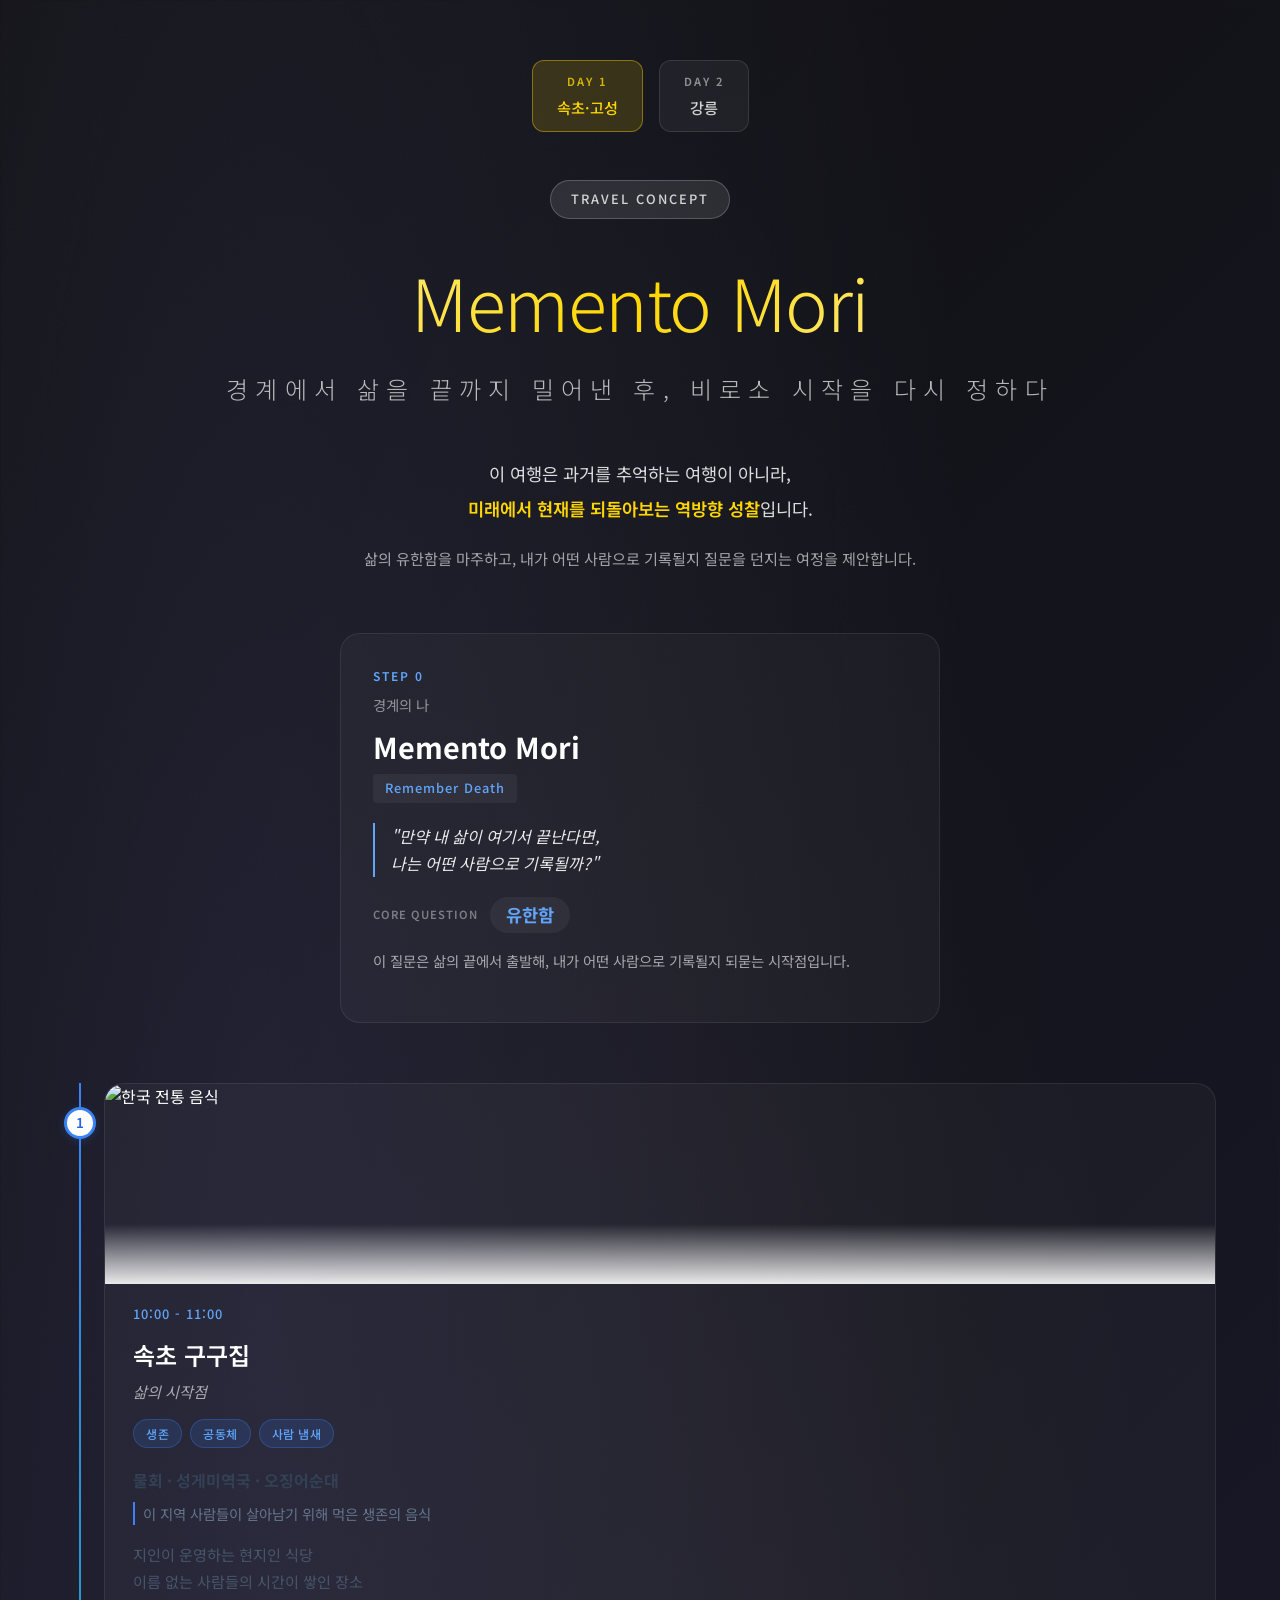
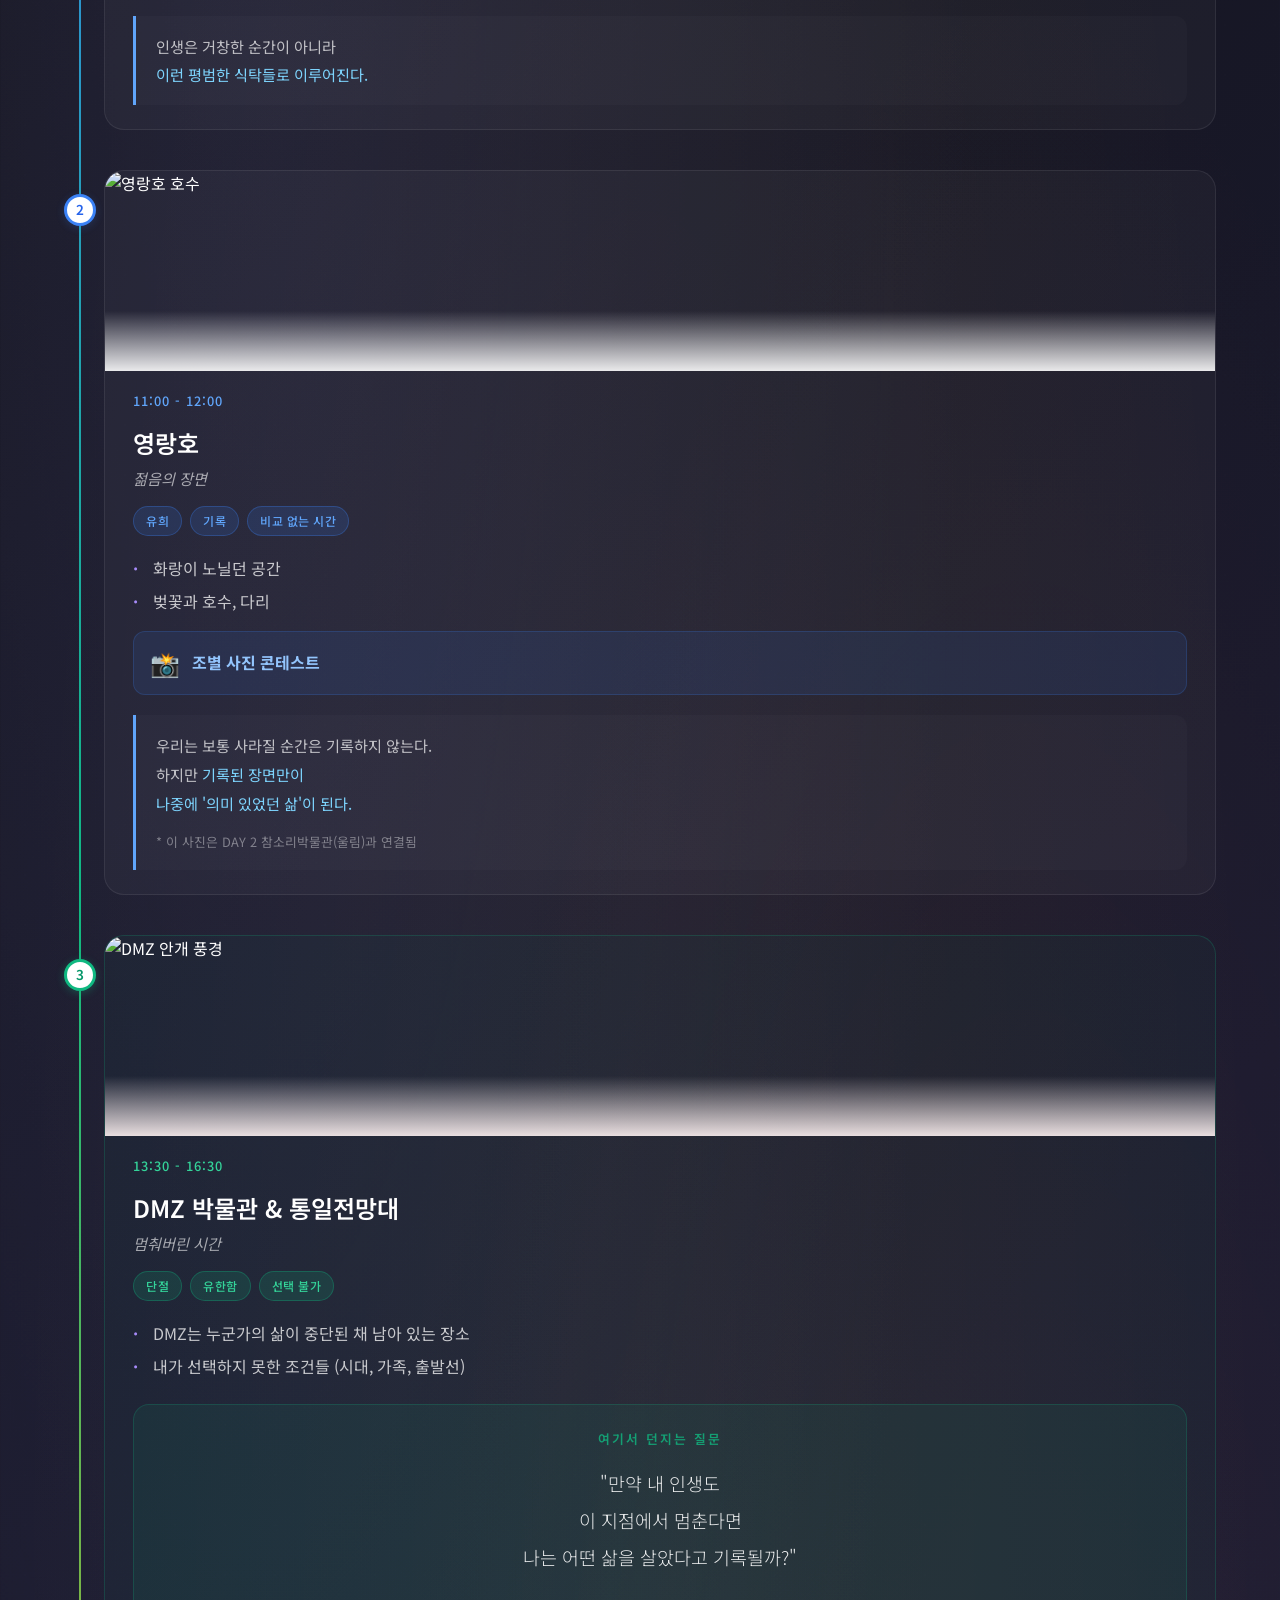
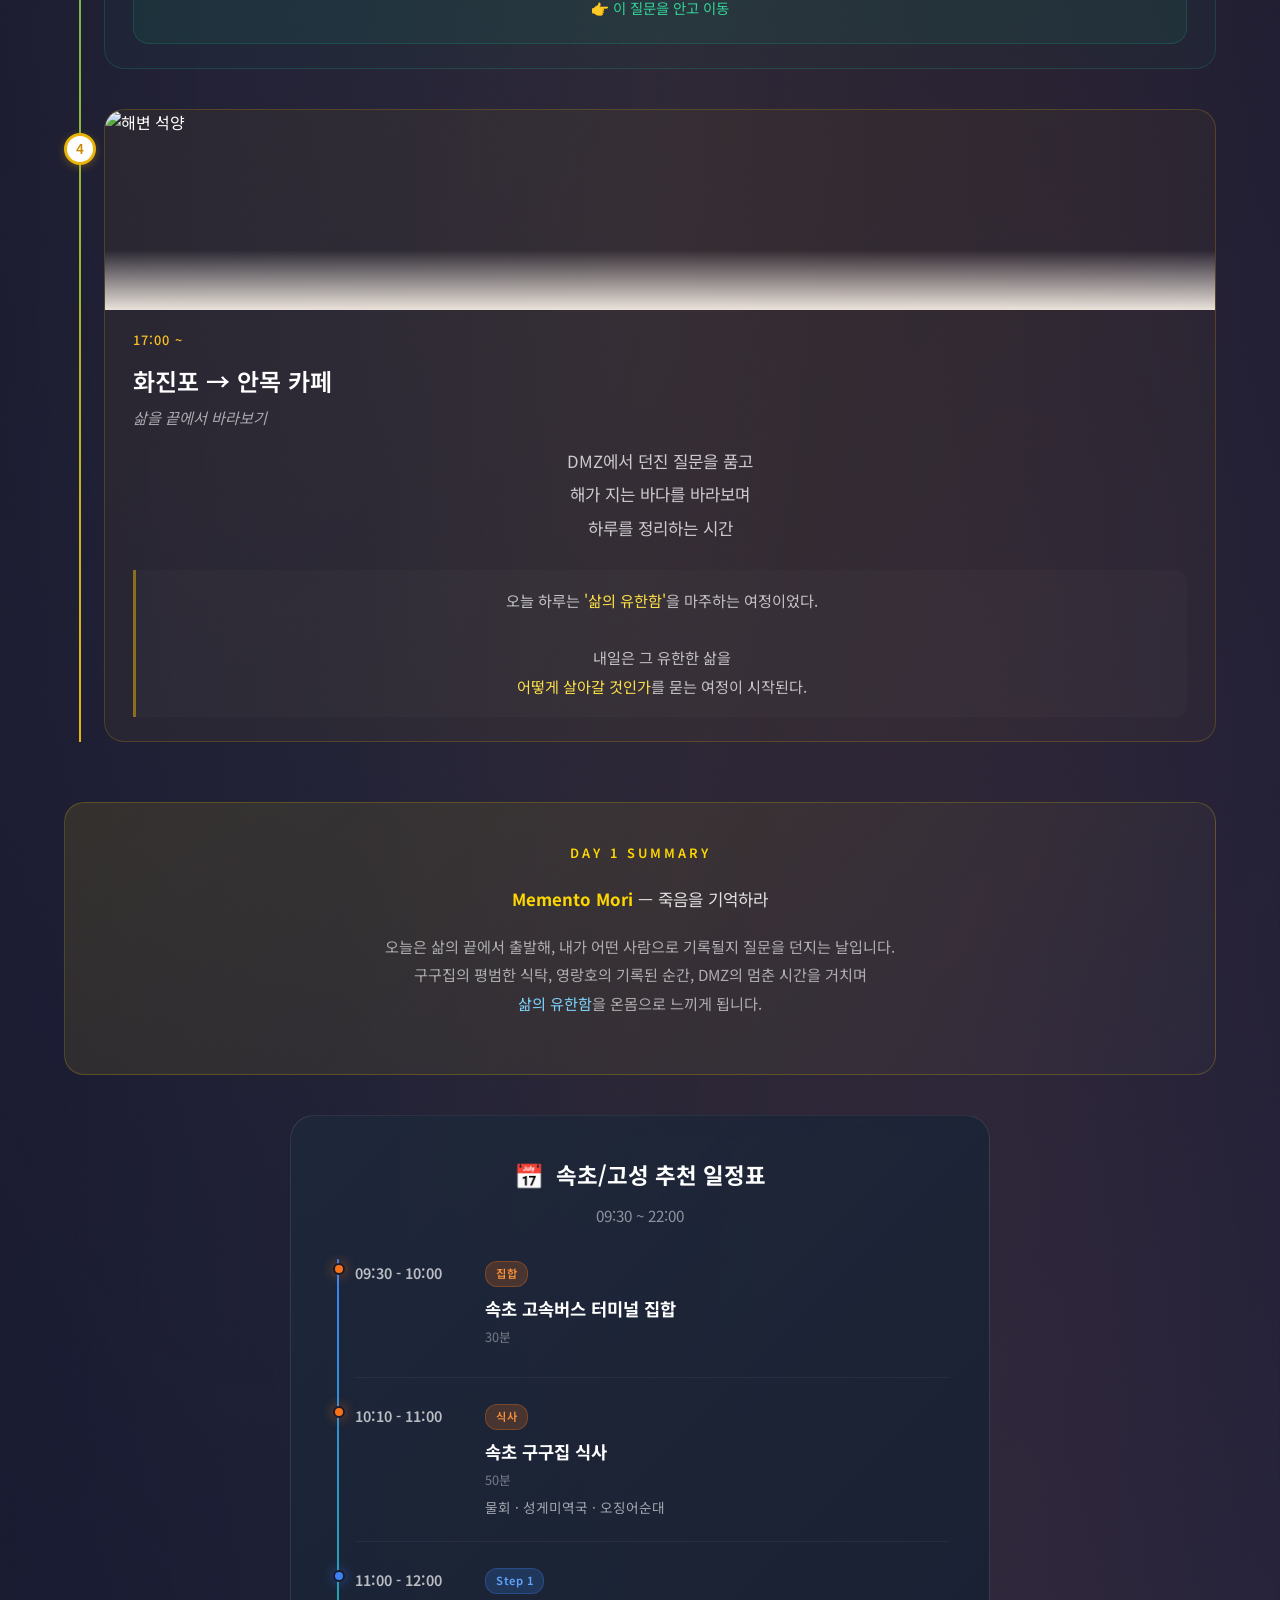
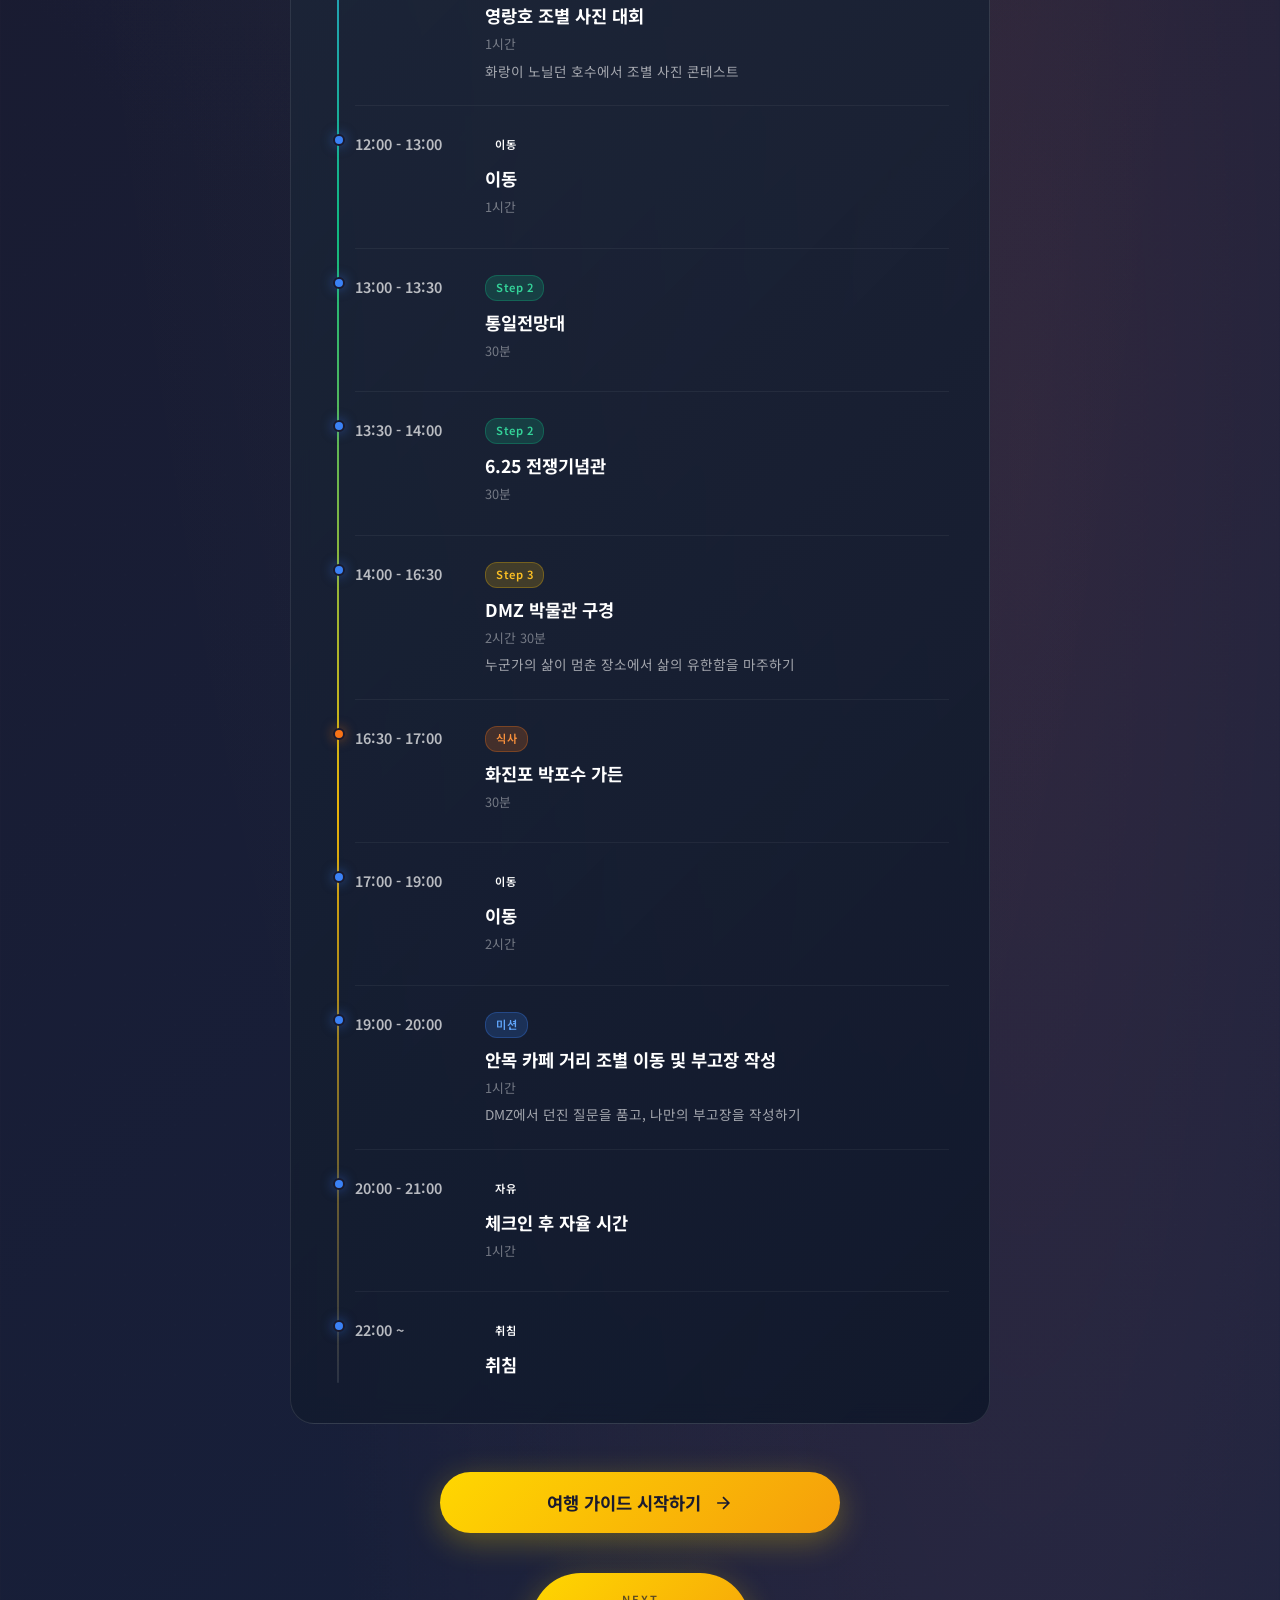
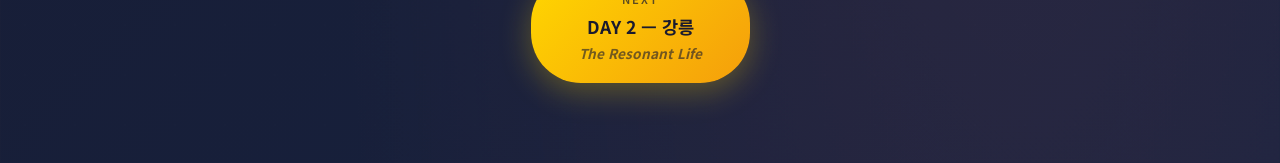
==== commit c694d568: "feat: Step 포맷 변경, 일정표 추가, 신규 맛집 5곳+카페 1곳 추가 - index.html/day1.html: 시간 기반 → Step 1~4 포맷으로 변경 - 부제목: " ====
--- a/day1.html
+++ b/day1.html
@@ -34,7 +34,7 @@
       <div class="day1-header">
         <span class="day-badge">TRAVEL CONCEPT</span>
         <h1 class="day1-title">Memento Mori</h1>
-        <p class="intro-subtitle-en">경계에서 삶을 끝까지 밀어보고, 그다음 날 비로소 시작을 다시 정하다</p>
+        <p class="intro-subtitle-en">경계에서 삶을 끝까지 밀어낸 후, 비로소 시작을 다시 정하다</p>
       </div>
 
       <!-- Travel Concept Description -->
@@ -199,6 +199,128 @@
           <p class="summary-text">오늘은 삶의 끝에서 출발해, 내가 어떤 사람으로 기록될지 질문을 던지는 날입니다.<br>
           구구집의 평범한 식탁, 영랑호의 기록된 순간, DMZ의 멈춘 시간을 거치며<br>
           <em>삶의 유한함</em>을 온몸으로 느끼게 됩니다.</p>
+        </div>
+      </div>
+
+      <!-- Daily Schedule -->
+      <div class="intro-schedule">
+        <h3 class="schedule-title">
+          <span class="schedule-icon">&#128197;</span>
+          속초/고성 추천 일정표
+        </h3>
+        <p class="schedule-subtitle">09:30 ~ 22:00</p>
+
+        <div class="schedule-timeline">
+          <div class="schedule-item meal">
+            <div class="schedule-time">09:30 - 10:00</div>
+            <div class="schedule-content">
+              <span class="schedule-badge meal-badge">집합</span>
+              <h4>속초 고속버스 터미널 집합</h4>
+              <p class="schedule-duration">30분</p>
+            </div>
+          </div>
+
+          <div class="schedule-item meal">
+            <div class="schedule-time">10:10 - 11:00</div>
+            <div class="schedule-content">
+              <span class="schedule-badge meal-badge">식사</span>
+              <h4>속초 구구집 식사</h4>
+              <p class="schedule-duration">50분</p>
+              <p class="schedule-note">물회 · 성게미역국 · 오징어순대</p>
+            </div>
+          </div>
+
+          <div class="schedule-item">
+            <div class="schedule-time">11:00 - 12:00</div>
+            <div class="schedule-content">
+              <span class="schedule-badge step1">Step 1</span>
+              <h4>영랑호 조별 사진 대회</h4>
+              <p class="schedule-duration">1시간</p>
+              <p class="schedule-note">화랑이 노닐던 호수에서 조별 사진 콘테스트</p>
+            </div>
+          </div>
+
+          <div class="schedule-item">
+            <div class="schedule-time">12:00 - 13:00</div>
+            <div class="schedule-content">
+              <span class="schedule-badge">이동</span>
+              <h4>이동</h4>
+              <p class="schedule-duration">1시간</p>
+            </div>
+          </div>
+
+          <div class="schedule-item">
+            <div class="schedule-time">13:00 - 13:30</div>
+            <div class="schedule-content">
+              <span class="schedule-badge step2">Step 2</span>
+              <h4>통일전망대</h4>
+              <p class="schedule-duration">30분</p>
+            </div>
+          </div>
+
+          <div class="schedule-item">
+            <div class="schedule-time">13:30 - 14:00</div>
+            <div class="schedule-content">
+              <span class="schedule-badge step2">Step 2</span>
+              <h4>6.25 전쟁기념관</h4>
+              <p class="schedule-duration">30분</p>
+            </div>
+          </div>
+
+          <div class="schedule-item">
+            <div class="schedule-time">14:00 - 16:30</div>
+            <div class="schedule-content">
+              <span class="schedule-badge step3">Step 3</span>
+              <h4>DMZ 박물관 구경</h4>
+              <p class="schedule-duration">2시간 30분</p>
+              <p class="schedule-note">누군가의 삶이 멈춘 장소에서 삶의 유한함을 마주하기</p>
+            </div>
+          </div>
+
+          <div class="schedule-item meal">
+            <div class="schedule-time">16:30 - 17:00</div>
+            <div class="schedule-content">
+              <span class="schedule-badge meal-badge">식사</span>
+              <h4>화진포 박포수 가든</h4>
+              <p class="schedule-duration">30분</p>
+            </div>
+          </div>
+
+          <div class="schedule-item">
+            <div class="schedule-time">17:00 - 19:00</div>
+            <div class="schedule-content">
+              <span class="schedule-badge">이동</span>
+              <h4>이동</h4>
+              <p class="schedule-duration">2시간</p>
+            </div>
+          </div>
+
+          <div class="schedule-item">
+            <div class="schedule-time">19:00 - 20:00</div>
+            <div class="schedule-content">
+              <span class="schedule-badge step1">미션</span>
+              <h4>안목 카페 거리 조별 이동 및 부고장 작성</h4>
+              <p class="schedule-duration">1시간</p>
+              <p class="schedule-note">DMZ에서 던진 질문을 품고, 나만의 부고장을 작성하기</p>
+            </div>
+          </div>
+
+          <div class="schedule-item">
+            <div class="schedule-time">20:00 - 21:00</div>
+            <div class="schedule-content">
+              <span class="schedule-badge">자유</span>
+              <h4>체크인 후 자율 시간</h4>
+              <p class="schedule-duration">1시간</p>
+            </div>
+          </div>
+
+          <div class="schedule-item">
+            <div class="schedule-time">22:00 ~</div>
+            <div class="schedule-content">
+              <span class="schedule-badge">취침</span>
+              <h4>취침</h4>
+            </div>
+          </div>
         </div>
       </div>
 
@@ -282,7 +404,7 @@
           <span class="stat-label">핫플레이스</span>
         </div>
         <div class="stat">
-          <span class="stat-number">2026.02.08</span>
+          <span class="stat-number">2026.02.10</span>
           <span class="stat-label">마지막 업데이트</span>
         </div>
       </div>
@@ -375,7 +497,7 @@
           <span class="stat-label">마운틴뷰 카페</span>
         </div>
         <div class="stat">
-          <span class="stat-number">2026.02.08</span>
+          <span class="stat-number">2026.02.10</span>
           <span class="stat-label">마지막 업데이트</span>
         </div>
       </div>
@@ -454,7 +576,7 @@
         <div class="footer-info">
           <h3>속초 여행 가이드</h3>
           <p>속초 여행을 계획하는 모든 분들을 위한 검증된 맛집·카페 정보</p>
-          <p class="footer-update">마지막 업데이트: 2026.02.08</p>
+          <p class="footer-update">마지막 업데이트: 2026.02.10</p>
         </div>
         <div class="footer-links">
           <h4>바로가기</h4>
--- a/css/style.css
+++ b/css/style.css
@@ -1796,6 +1796,29 @@
   z-index: 10;
 }
 
+/* Card Image (restaurant & cafe shared) */
+.restaurant-card > .card-image,
+.cafe-card > .card-image {
+  position: relative;
+  width: 100%;
+  height: 180px;
+  overflow: hidden;
+  background: var(--background);
+}
+
+.restaurant-card > .card-image img,
+.cafe-card > .card-image img {
+  width: 100%;
+  height: 100%;
+  object-fit: cover;
+  transition: transform 0.4s ease;
+}
+
+.restaurant-card:hover > .card-image img,
+.cafe-card:hover > .card-image img {
+  transform: scale(1.05);
+}
+
 .restaurant-header {
   padding: 20px 24px 12px;
   background: linear-gradient(135deg, #065F46 0%, #10B981 100%);
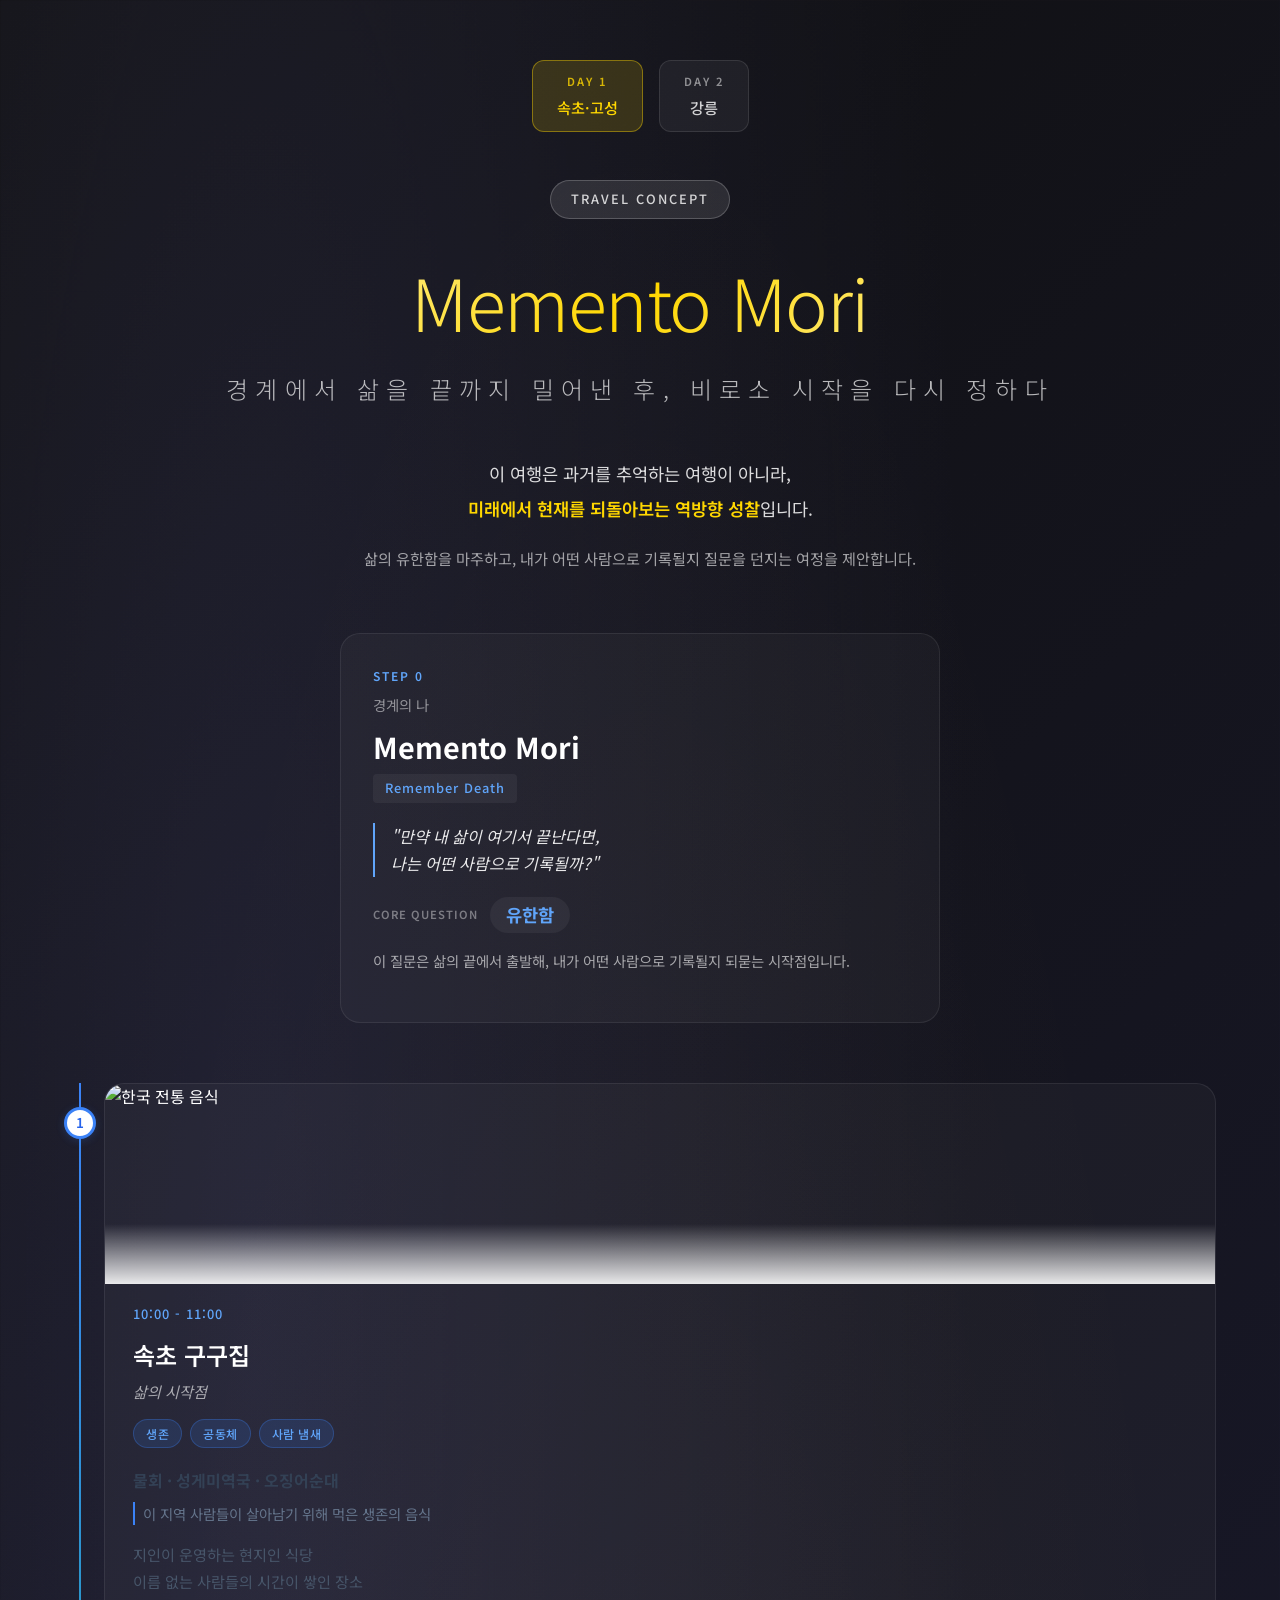
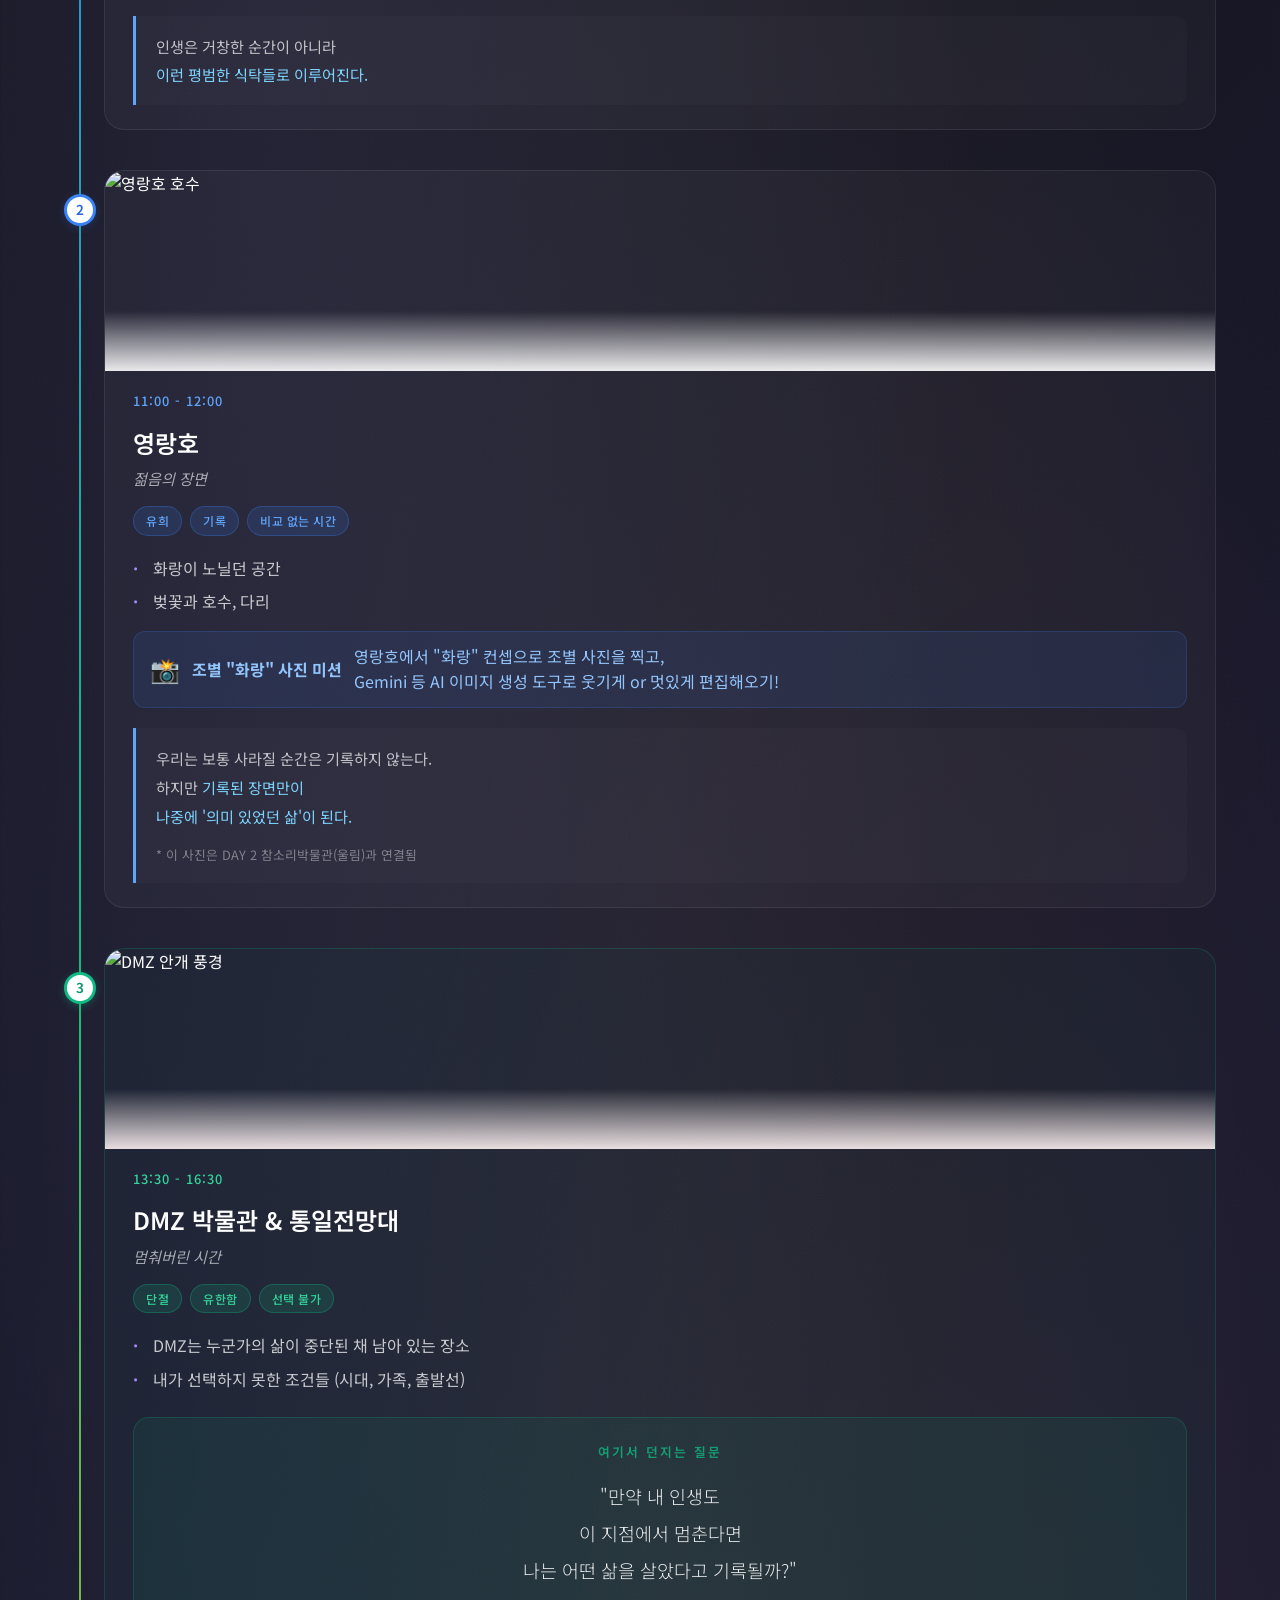
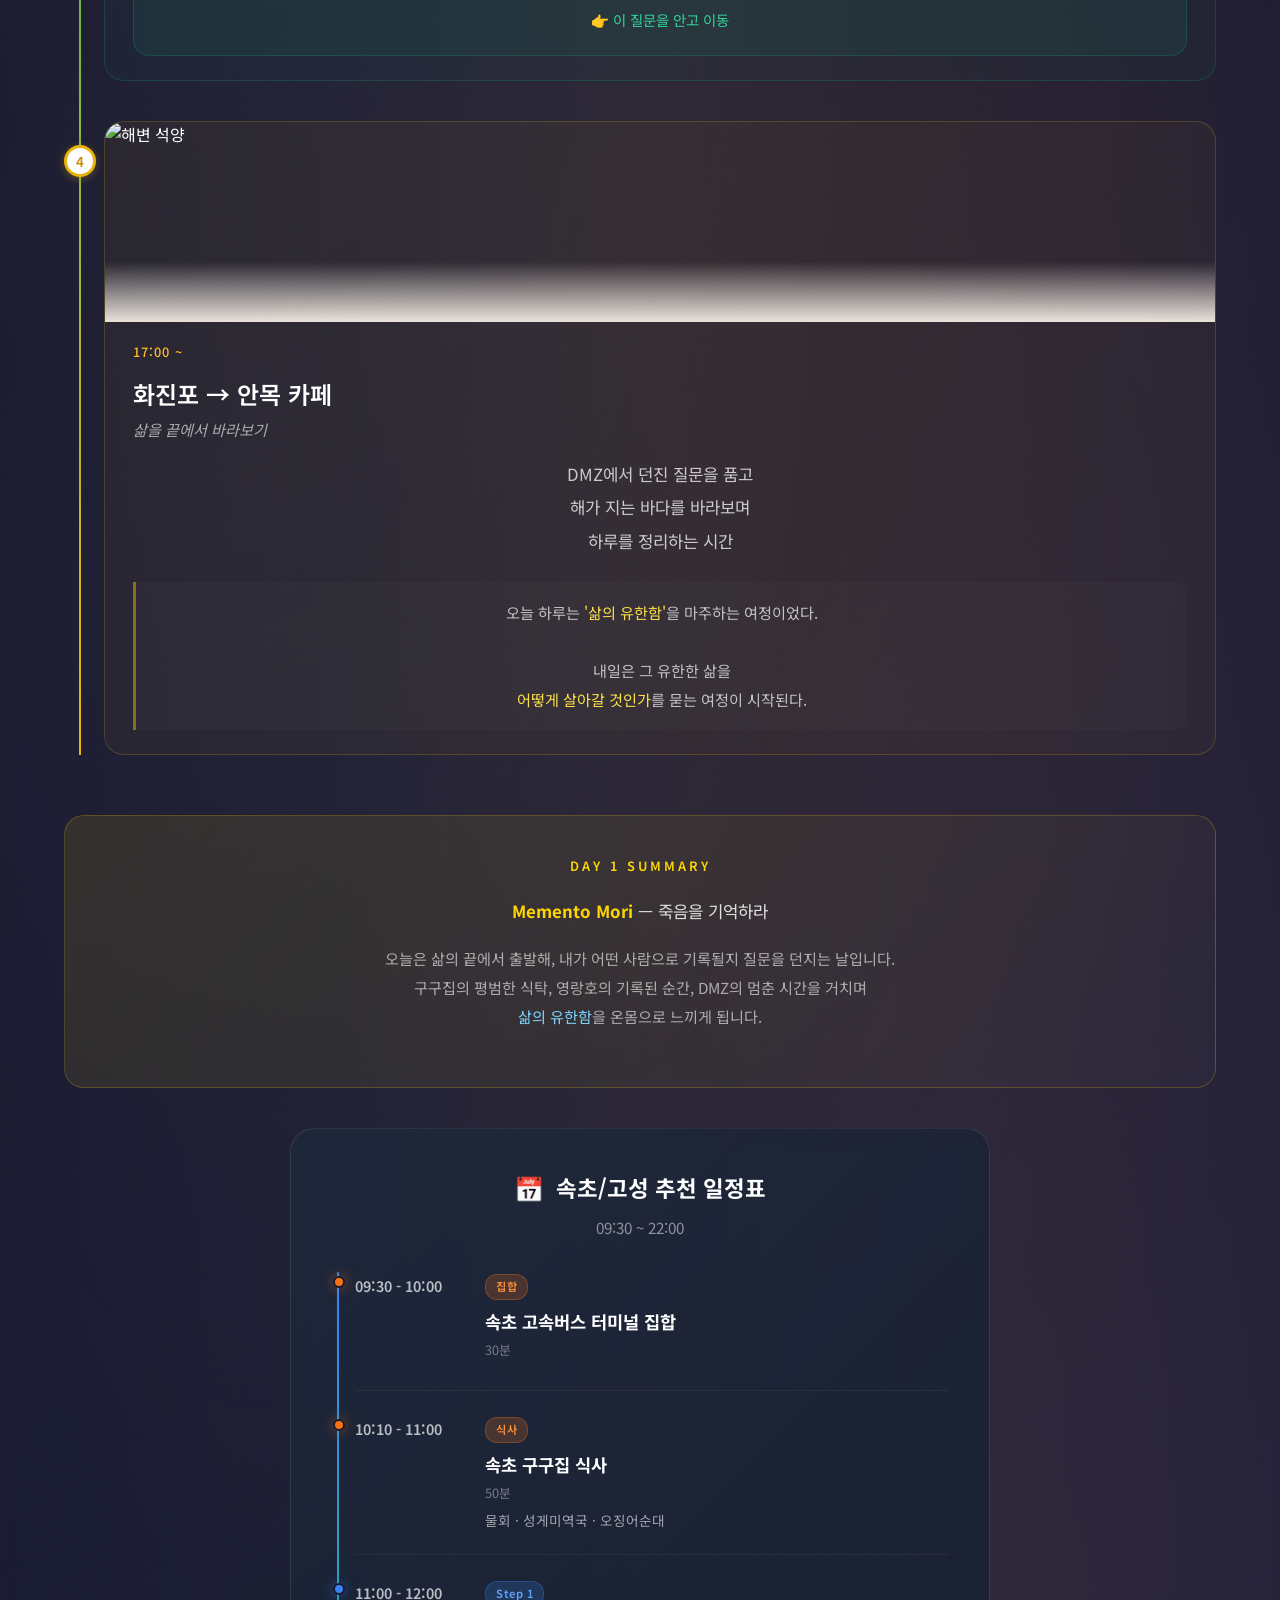
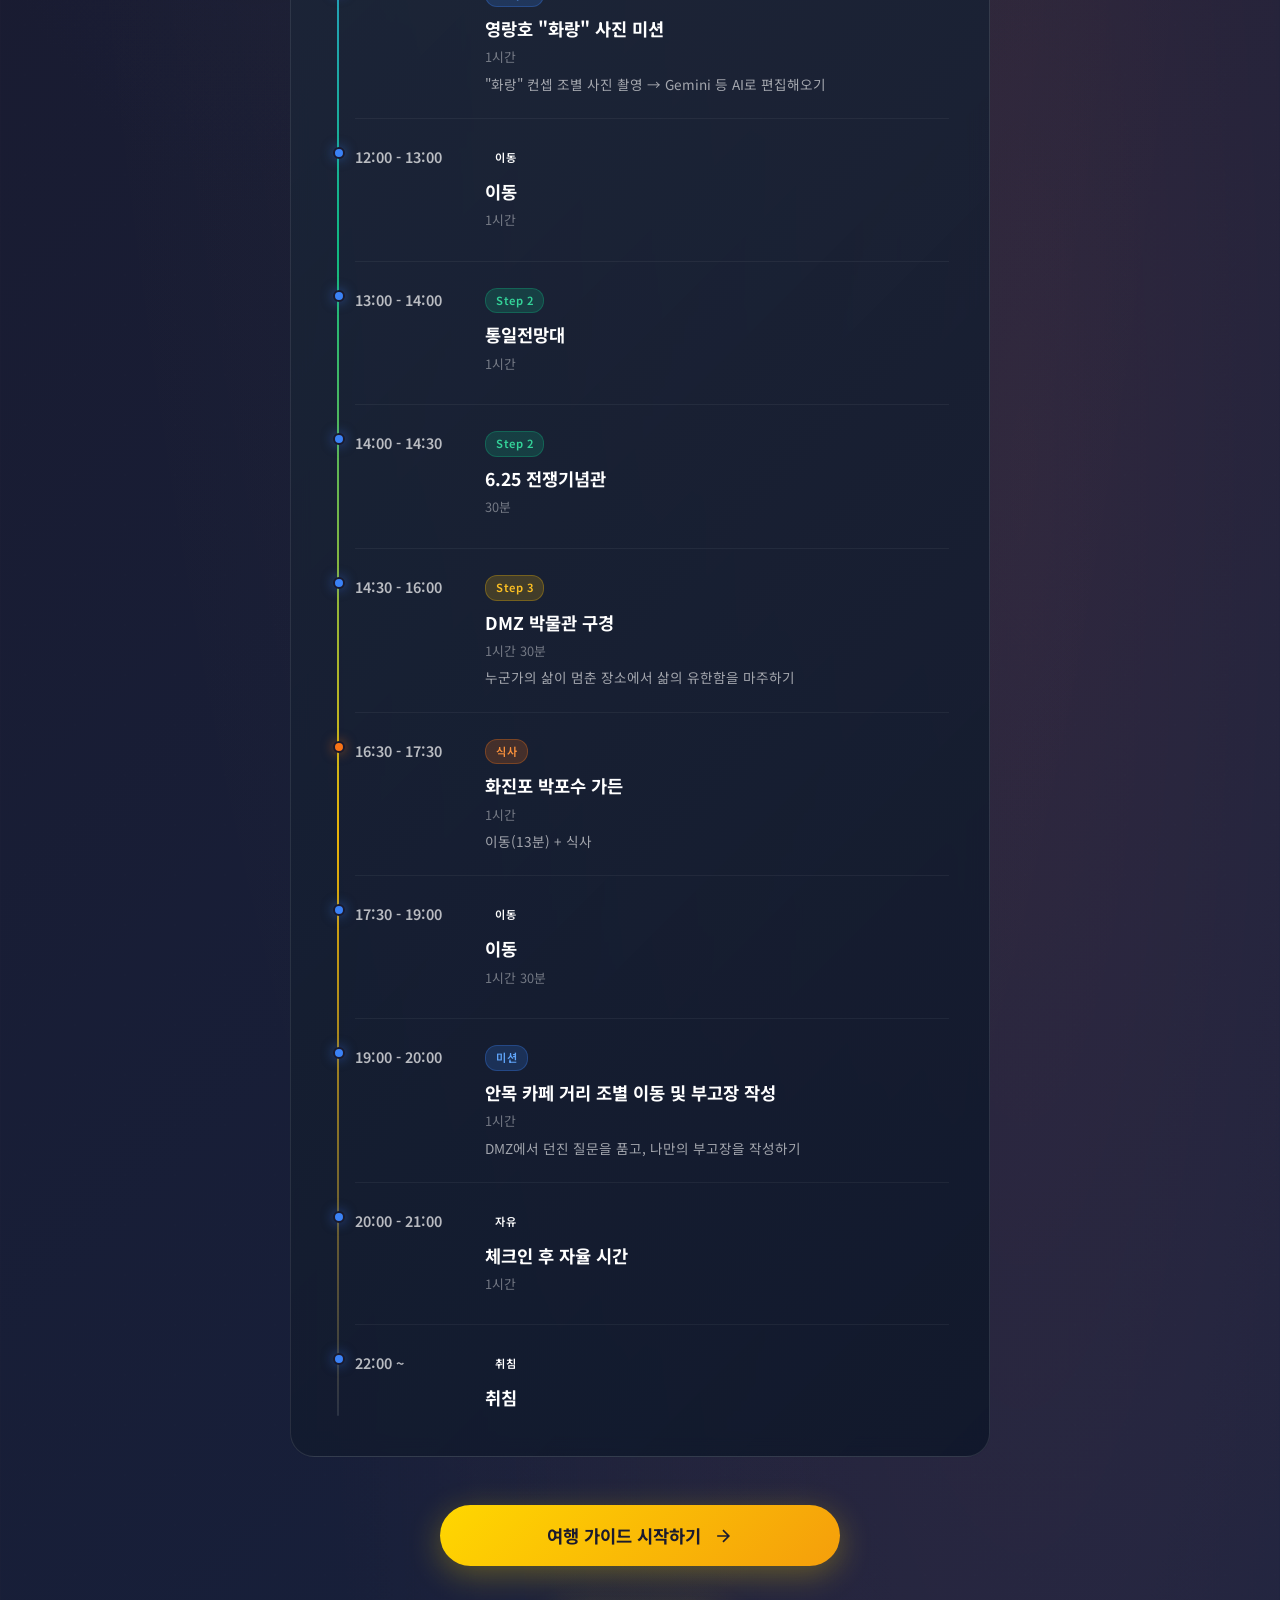
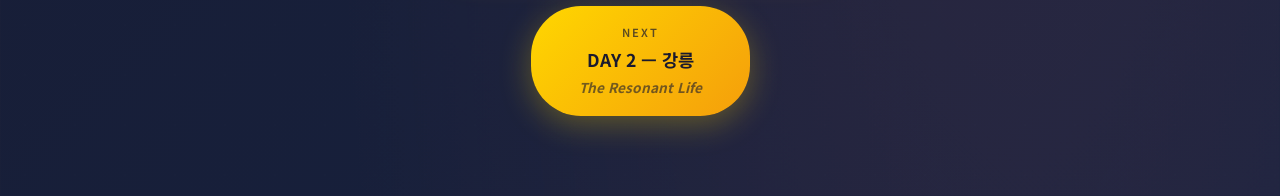
==== commit 91cd51de: "fix: DAY1·DAY2 일정표 시간대 실제 일정에 맞게 수정 DAY1: 통일전망대(1시간), 전쟁기념관(14:00-14:30), DMZ(14:30-16:00), 화진포(16:3" ====
--- a/day1.html
+++ b/day1.html
@@ -122,7 +122,8 @@
               </ul>
               <div class="card-activity">
                 <span class="activity-icon">&#128248;</span>
-                <p><strong>조별 사진 콘테스트</strong></p>
+                <p><strong>조별 "화랑" 사진 미션</strong></p>
+                <p class="activity-detail">영랑호에서 "화랑" 컨셉으로 조별 사진을 찍고,<br>Gemini 등 AI 이미지 생성 도구로 웃기게 or 멋있게 편집해오기!</p>
               </div>
             </div>
             <div class="card-insight">
@@ -234,9 +235,9 @@
             <div class="schedule-time">11:00 - 12:00</div>
             <div class="schedule-content">
               <span class="schedule-badge step1">Step 1</span>
-              <h4>영랑호 조별 사진 대회</h4>
+              <h4>영랑호 "화랑" 사진 미션</h4>
               <p class="schedule-duration">1시간</p>
-              <p class="schedule-note">화랑이 노닐던 호수에서 조별 사진 콘테스트</p>
+              <p class="schedule-note">"화랑" 컨셉 조별 사진 촬영 → Gemini 등 AI로 편집해오기</p>
             </div>
           </div>
 
@@ -250,16 +251,16 @@
           </div>
 
           <div class="schedule-item">
-            <div class="schedule-time">13:00 - 13:30</div>
+            <div class="schedule-time">13:00 - 14:00</div>
             <div class="schedule-content">
               <span class="schedule-badge step2">Step 2</span>
               <h4>통일전망대</h4>
-              <p class="schedule-duration">30분</p>
-            </div>
-          </div>
-
-          <div class="schedule-item">
-            <div class="schedule-time">13:30 - 14:00</div>
+              <p class="schedule-duration">1시간</p>
+            </div>
+          </div>
+
+          <div class="schedule-item">
+            <div class="schedule-time">14:00 - 14:30</div>
             <div class="schedule-content">
               <span class="schedule-badge step2">Step 2</span>
               <h4>6.25 전쟁기념관</h4>
@@ -268,30 +269,31 @@
           </div>
 
           <div class="schedule-item">
-            <div class="schedule-time">14:00 - 16:30</div>
+            <div class="schedule-time">14:30 - 16:00</div>
             <div class="schedule-content">
               <span class="schedule-badge step3">Step 3</span>
               <h4>DMZ 박물관 구경</h4>
-              <p class="schedule-duration">2시간 30분</p>
+              <p class="schedule-duration">1시간 30분</p>
               <p class="schedule-note">누군가의 삶이 멈춘 장소에서 삶의 유한함을 마주하기</p>
             </div>
           </div>
 
           <div class="schedule-item meal">
-            <div class="schedule-time">16:30 - 17:00</div>
+            <div class="schedule-time">16:30 - 17:30</div>
             <div class="schedule-content">
               <span class="schedule-badge meal-badge">식사</span>
               <h4>화진포 박포수 가든</h4>
-              <p class="schedule-duration">30분</p>
-            </div>
-          </div>
-
-          <div class="schedule-item">
-            <div class="schedule-time">17:00 - 19:00</div>
+              <p class="schedule-duration">1시간</p>
+              <p class="schedule-note">이동(13분) + 식사</p>
+            </div>
+          </div>
+
+          <div class="schedule-item">
+            <div class="schedule-time">17:30 - 19:00</div>
             <div class="schedule-content">
               <span class="schedule-badge">이동</span>
               <h4>이동</h4>
-              <p class="schedule-duration">2시간</p>
+              <p class="schedule-duration">1시간 30분</p>
             </div>
           </div>
 
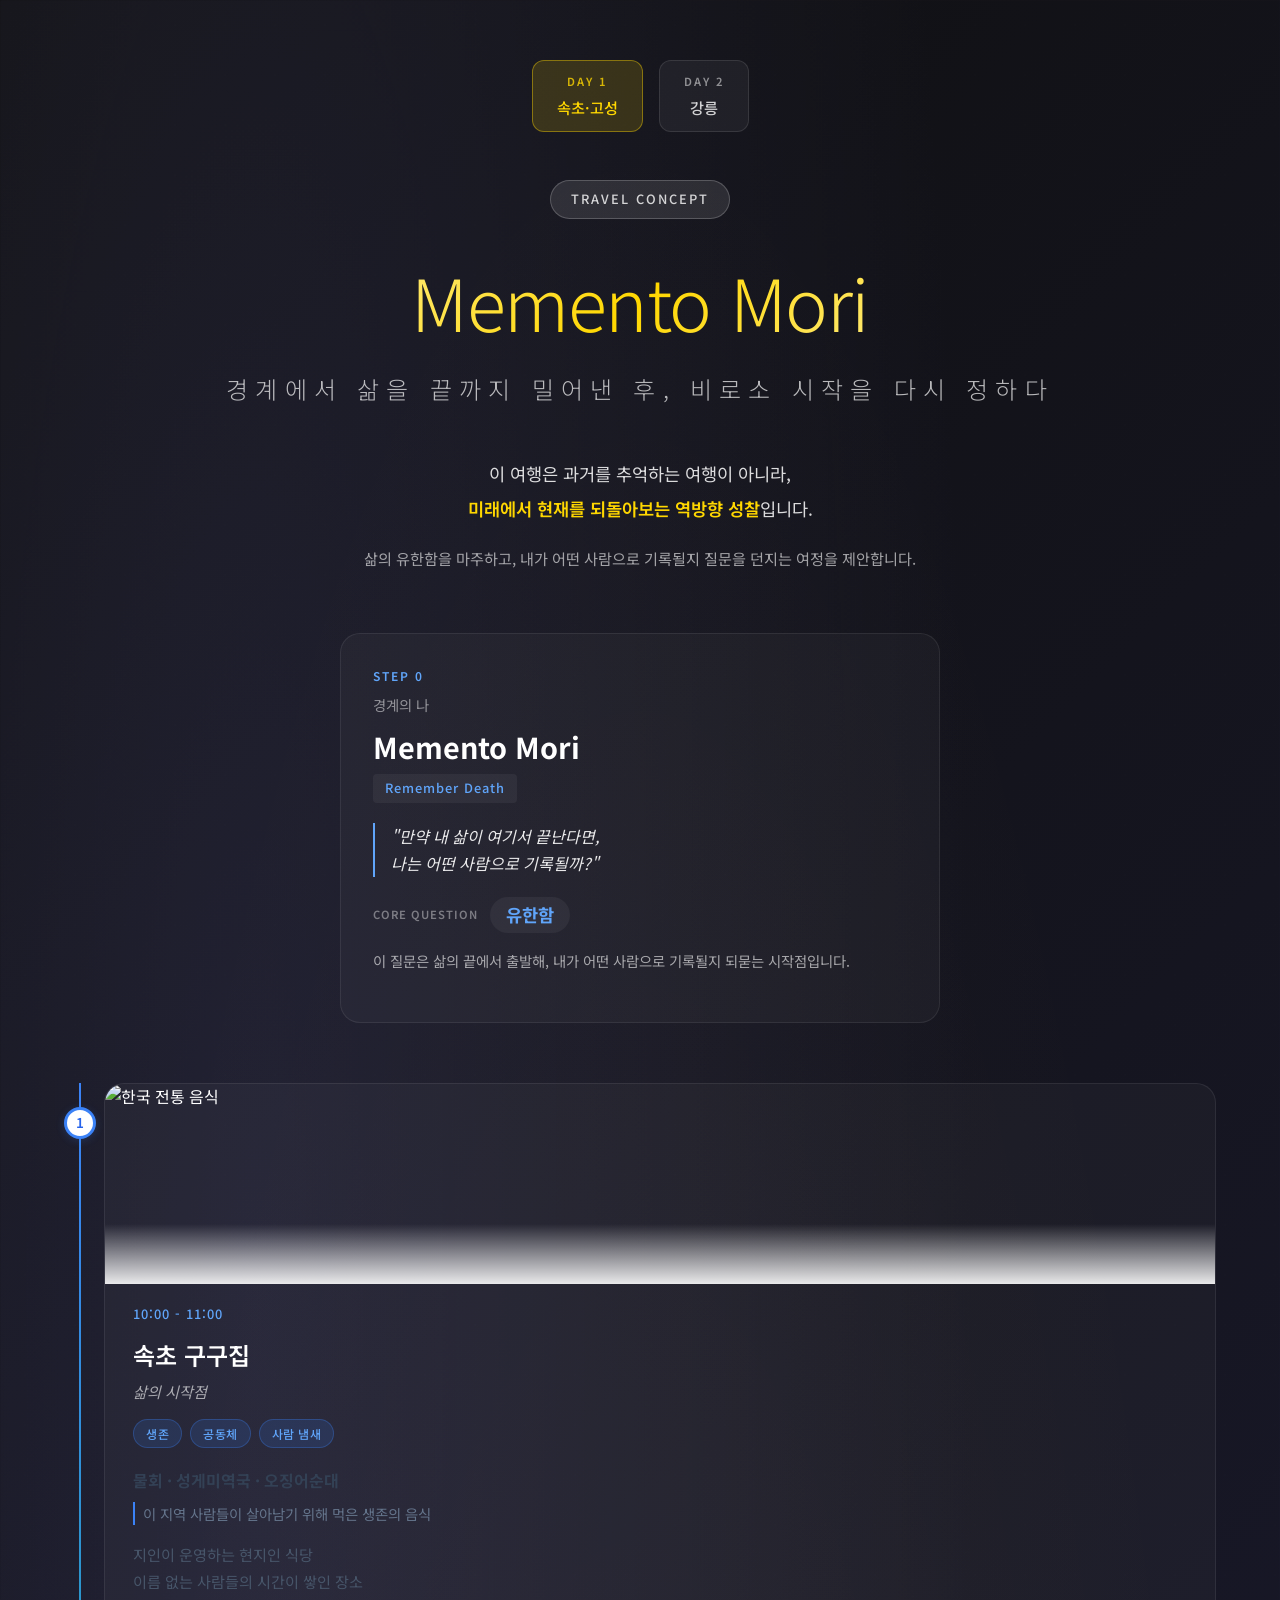
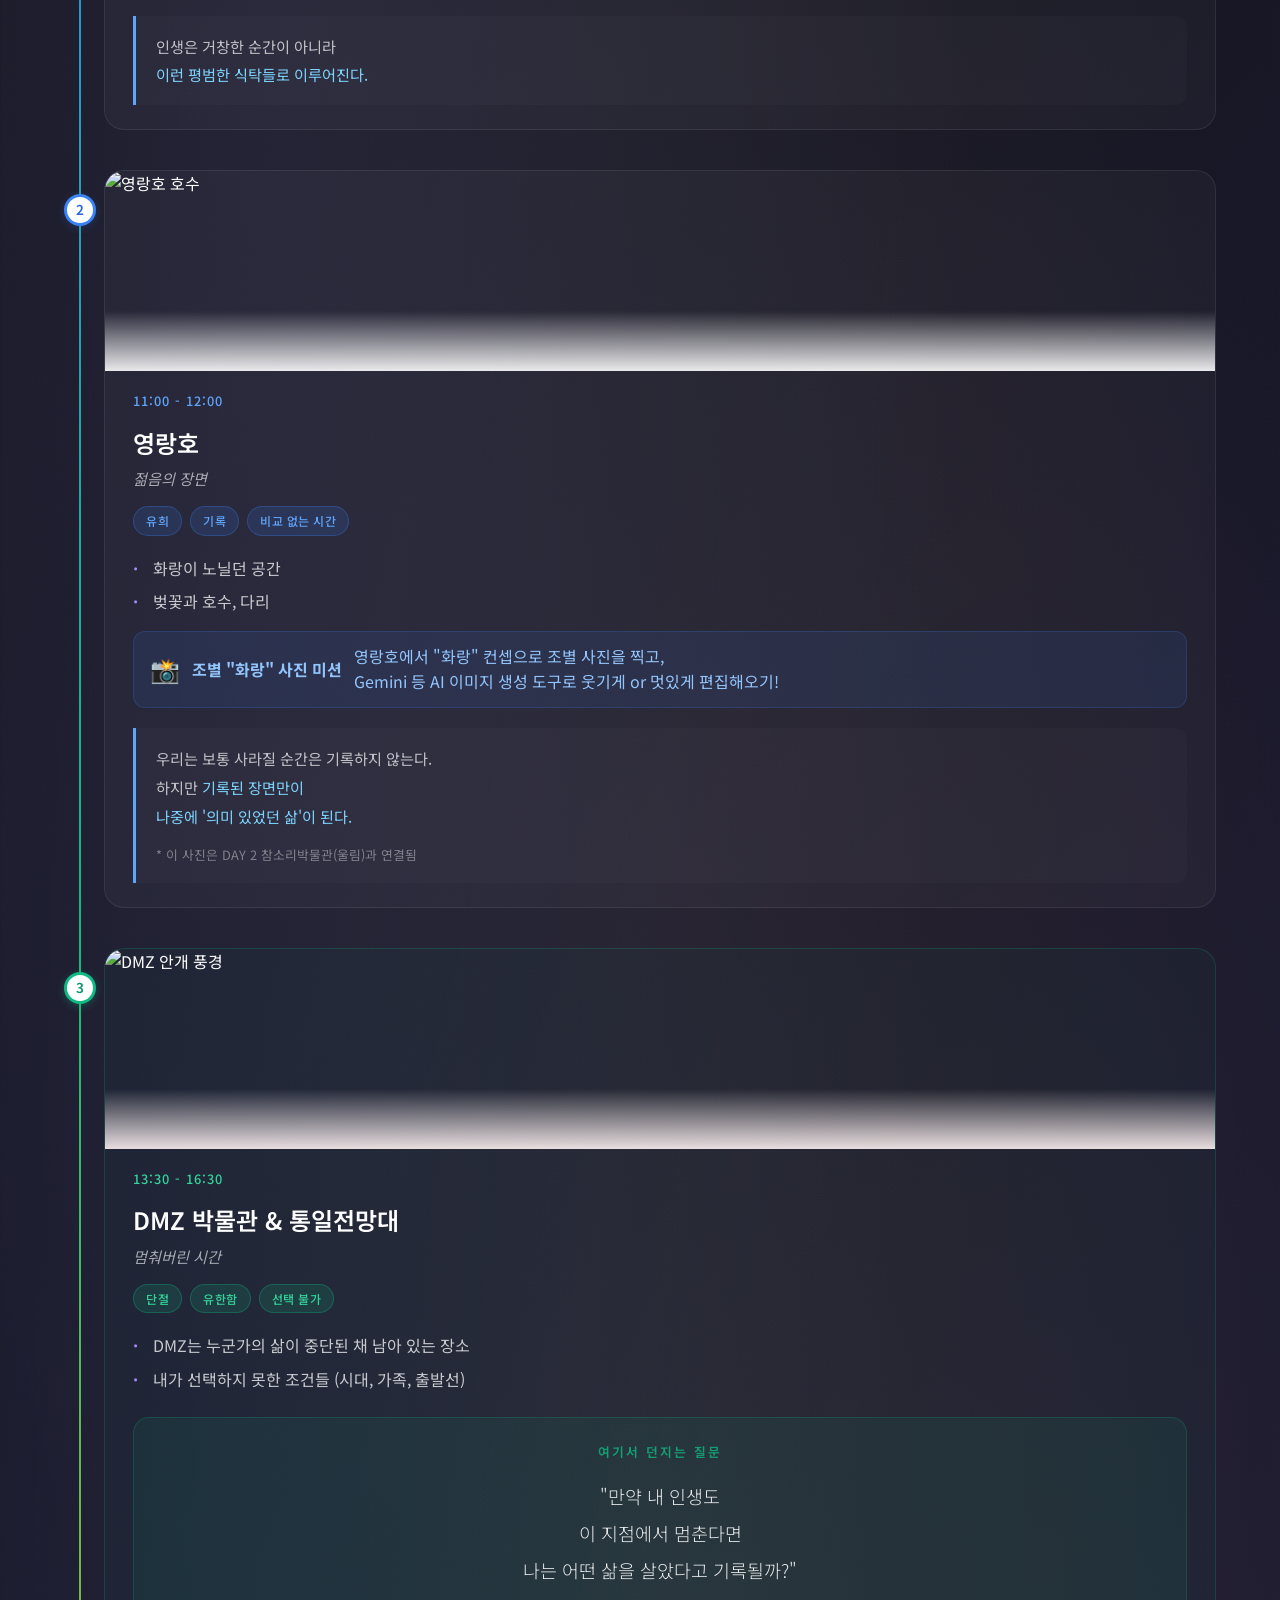
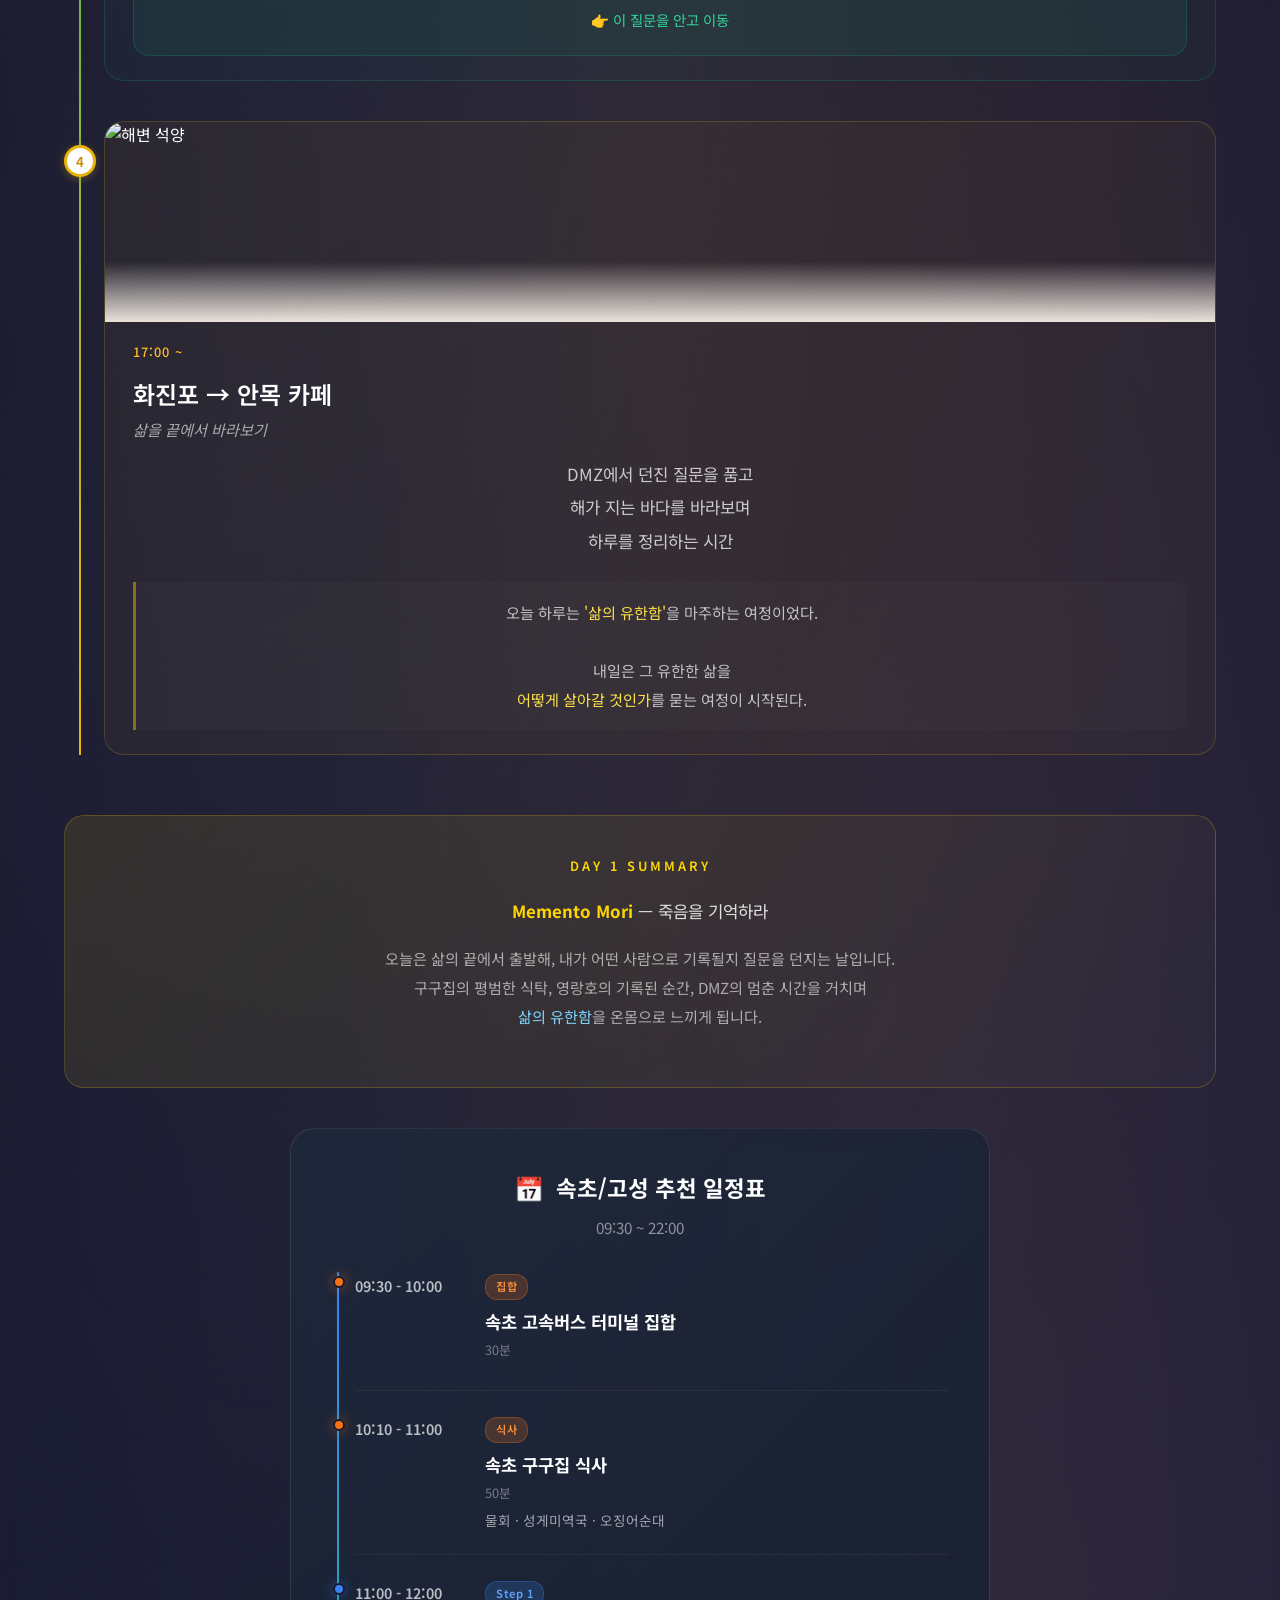
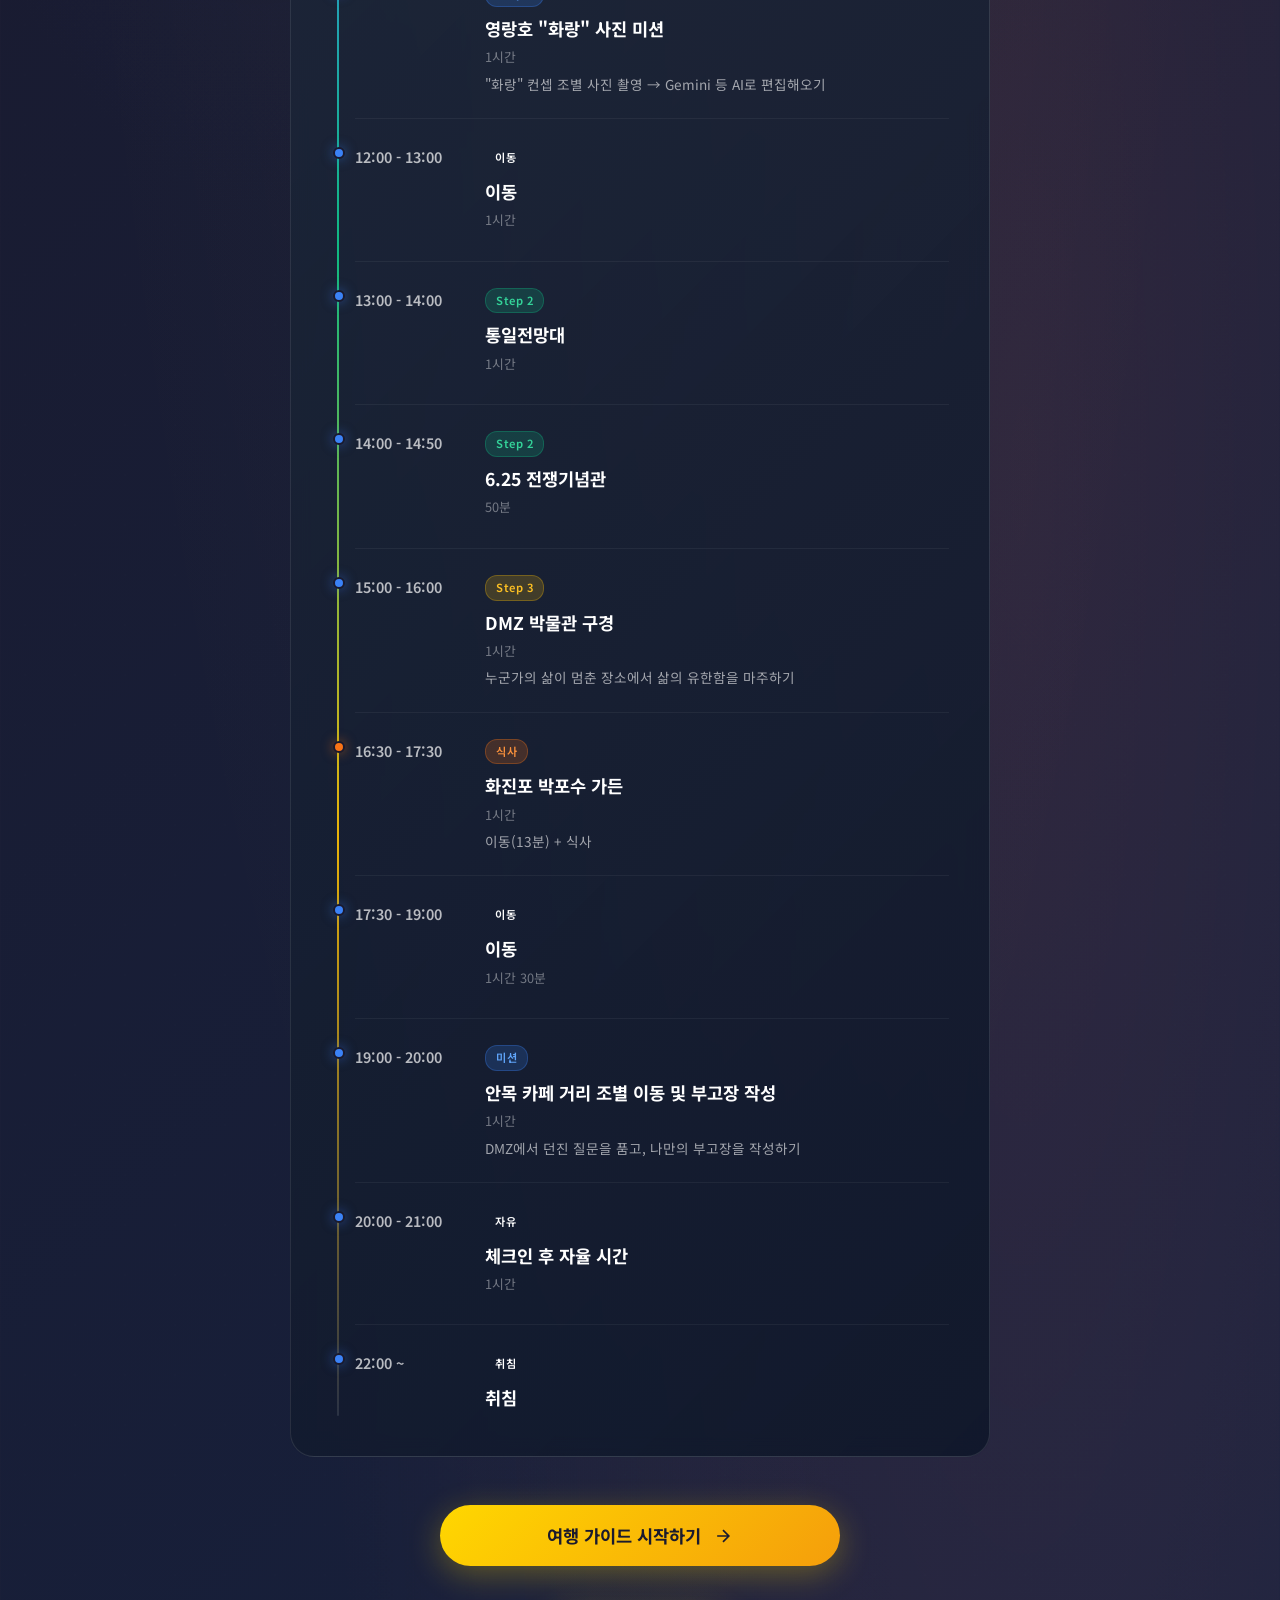
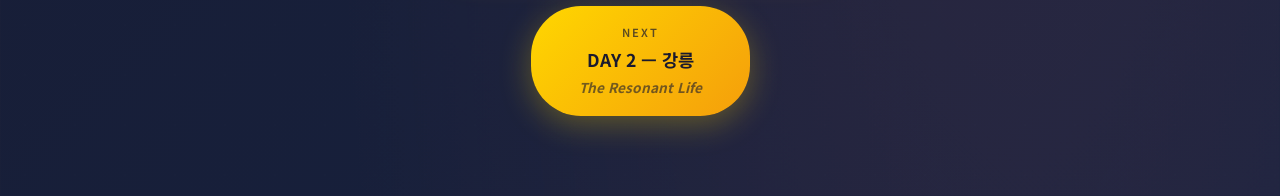
==== commit 8982f3c7: "fix: DAY1 전쟁기념관·DMZ 박물관 시간대 수정 - 6.25 전쟁기념관: 14:00-14:30 → 14:00-14:50 (50분) - DMZ 박물관: 14:30-16:00 " ====
--- a/day1.html
+++ b/day1.html
@@ -260,20 +260,20 @@
           </div>
 
           <div class="schedule-item">
-            <div class="schedule-time">14:00 - 14:30</div>
+            <div class="schedule-time">14:00 - 14:50</div>
             <div class="schedule-content">
               <span class="schedule-badge step2">Step 2</span>
               <h4>6.25 전쟁기념관</h4>
-              <p class="schedule-duration">30분</p>
-            </div>
-          </div>
-
-          <div class="schedule-item">
-            <div class="schedule-time">14:30 - 16:00</div>
+              <p class="schedule-duration">50분</p>
+            </div>
+          </div>
+
+          <div class="schedule-item">
+            <div class="schedule-time">15:00 - 16:00</div>
             <div class="schedule-content">
               <span class="schedule-badge step3">Step 3</span>
               <h4>DMZ 박물관 구경</h4>
-              <p class="schedule-duration">1시간 30분</p>
+              <p class="schedule-duration">1시간</p>
               <p class="schedule-note">누군가의 삶이 멈춘 장소에서 삶의 유한함을 마주하기</p>
             </div>
           </div>
